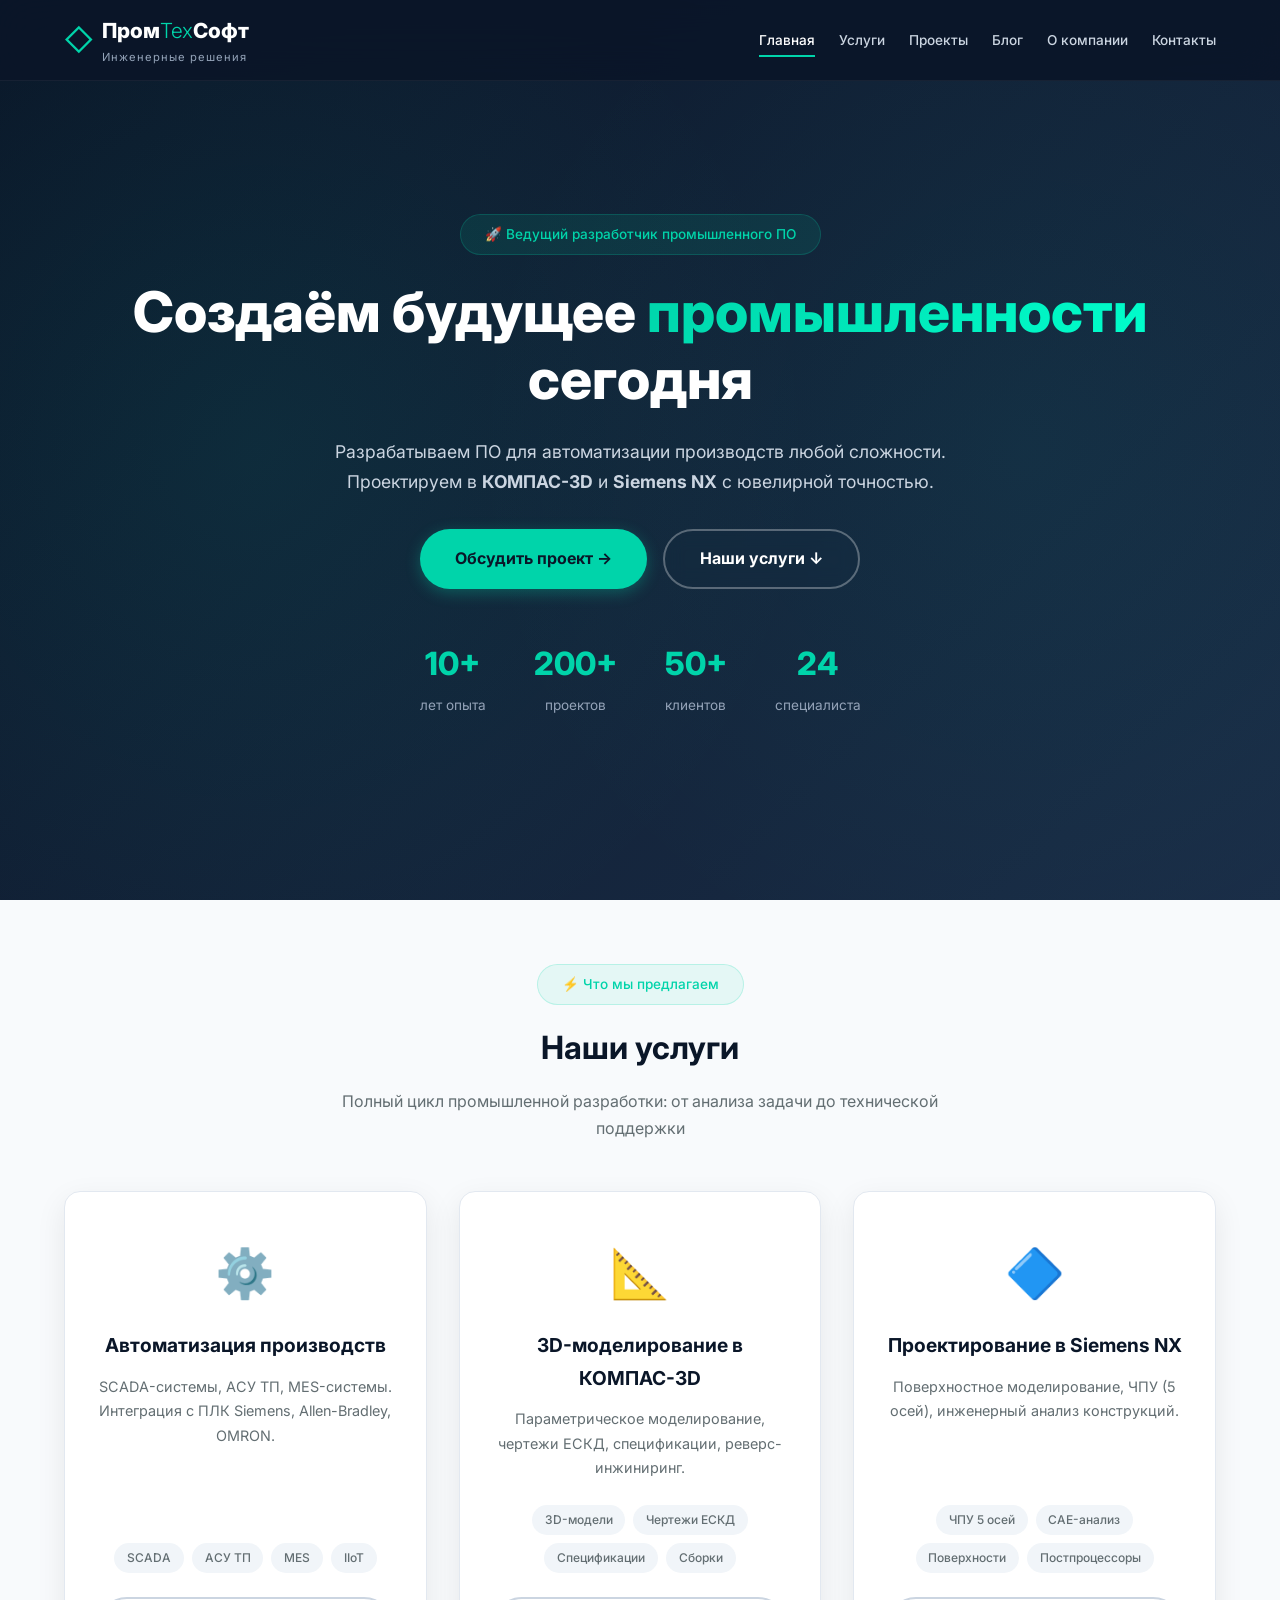
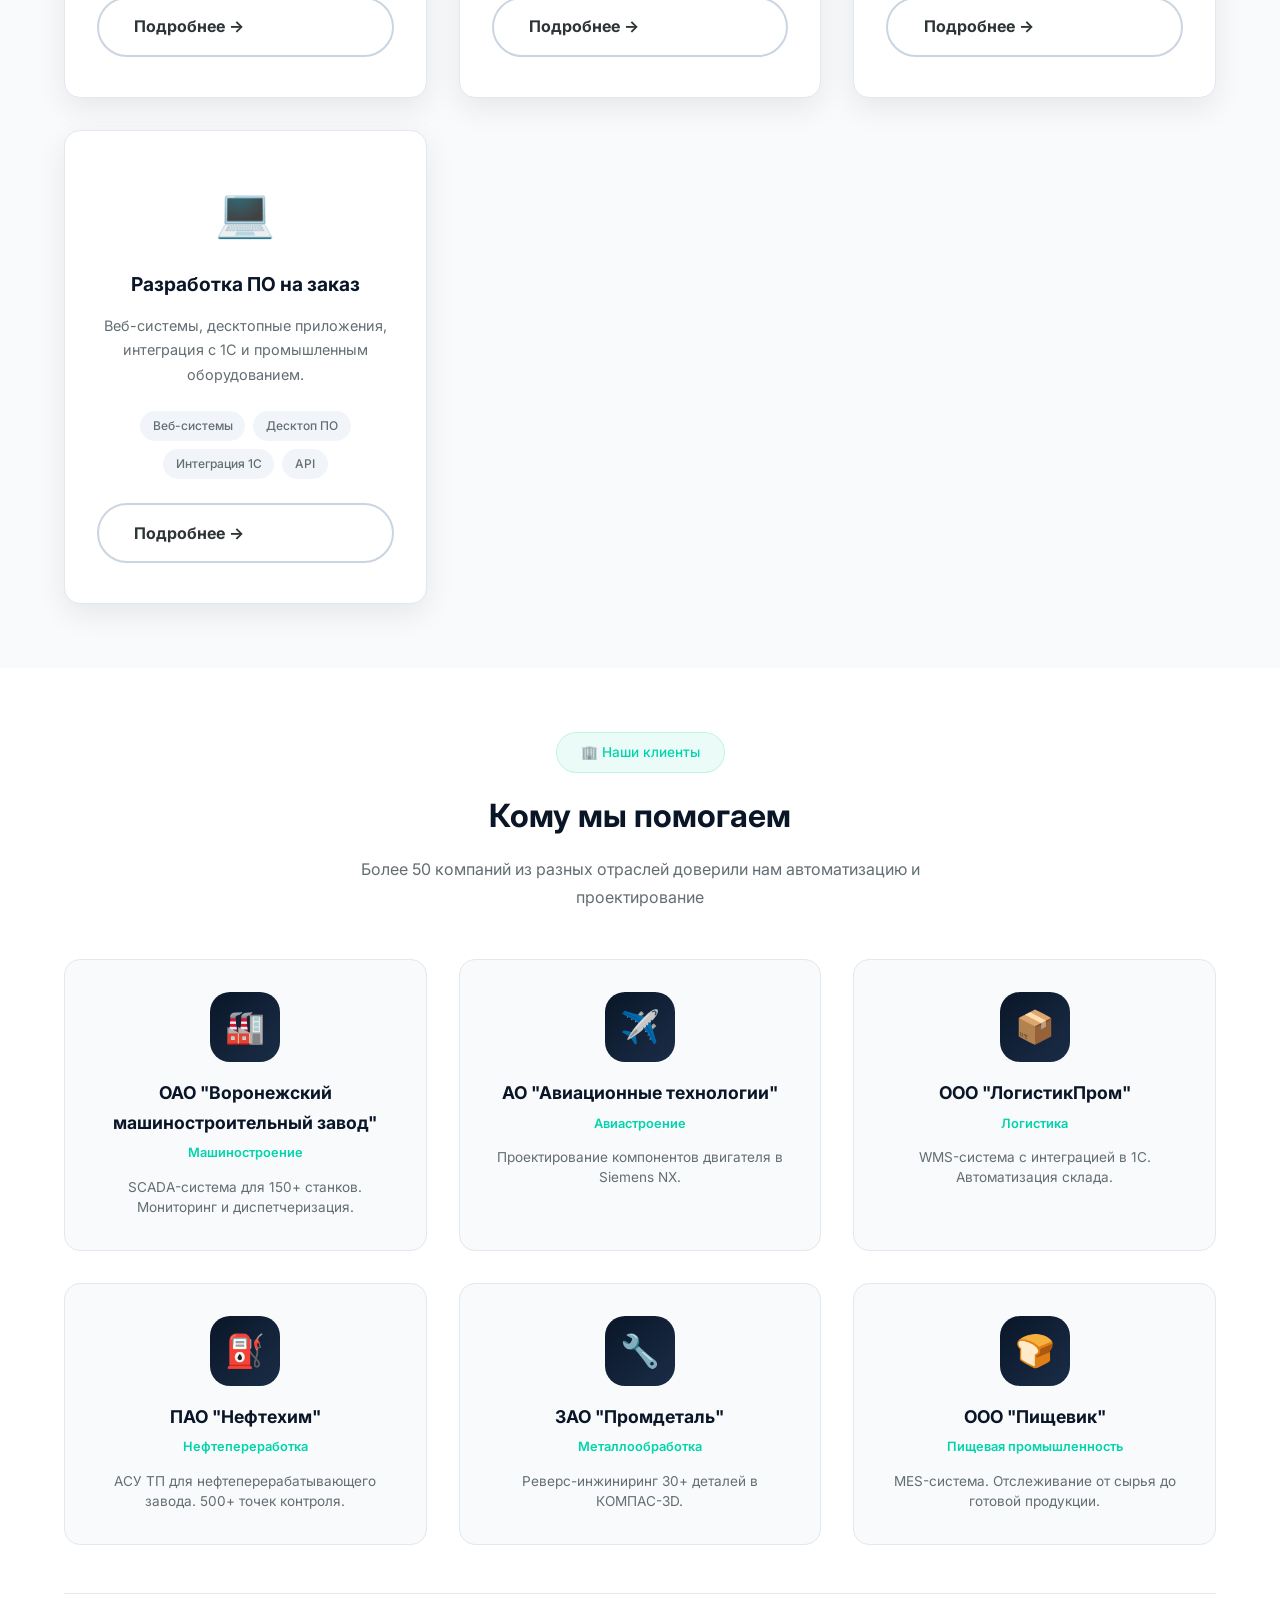
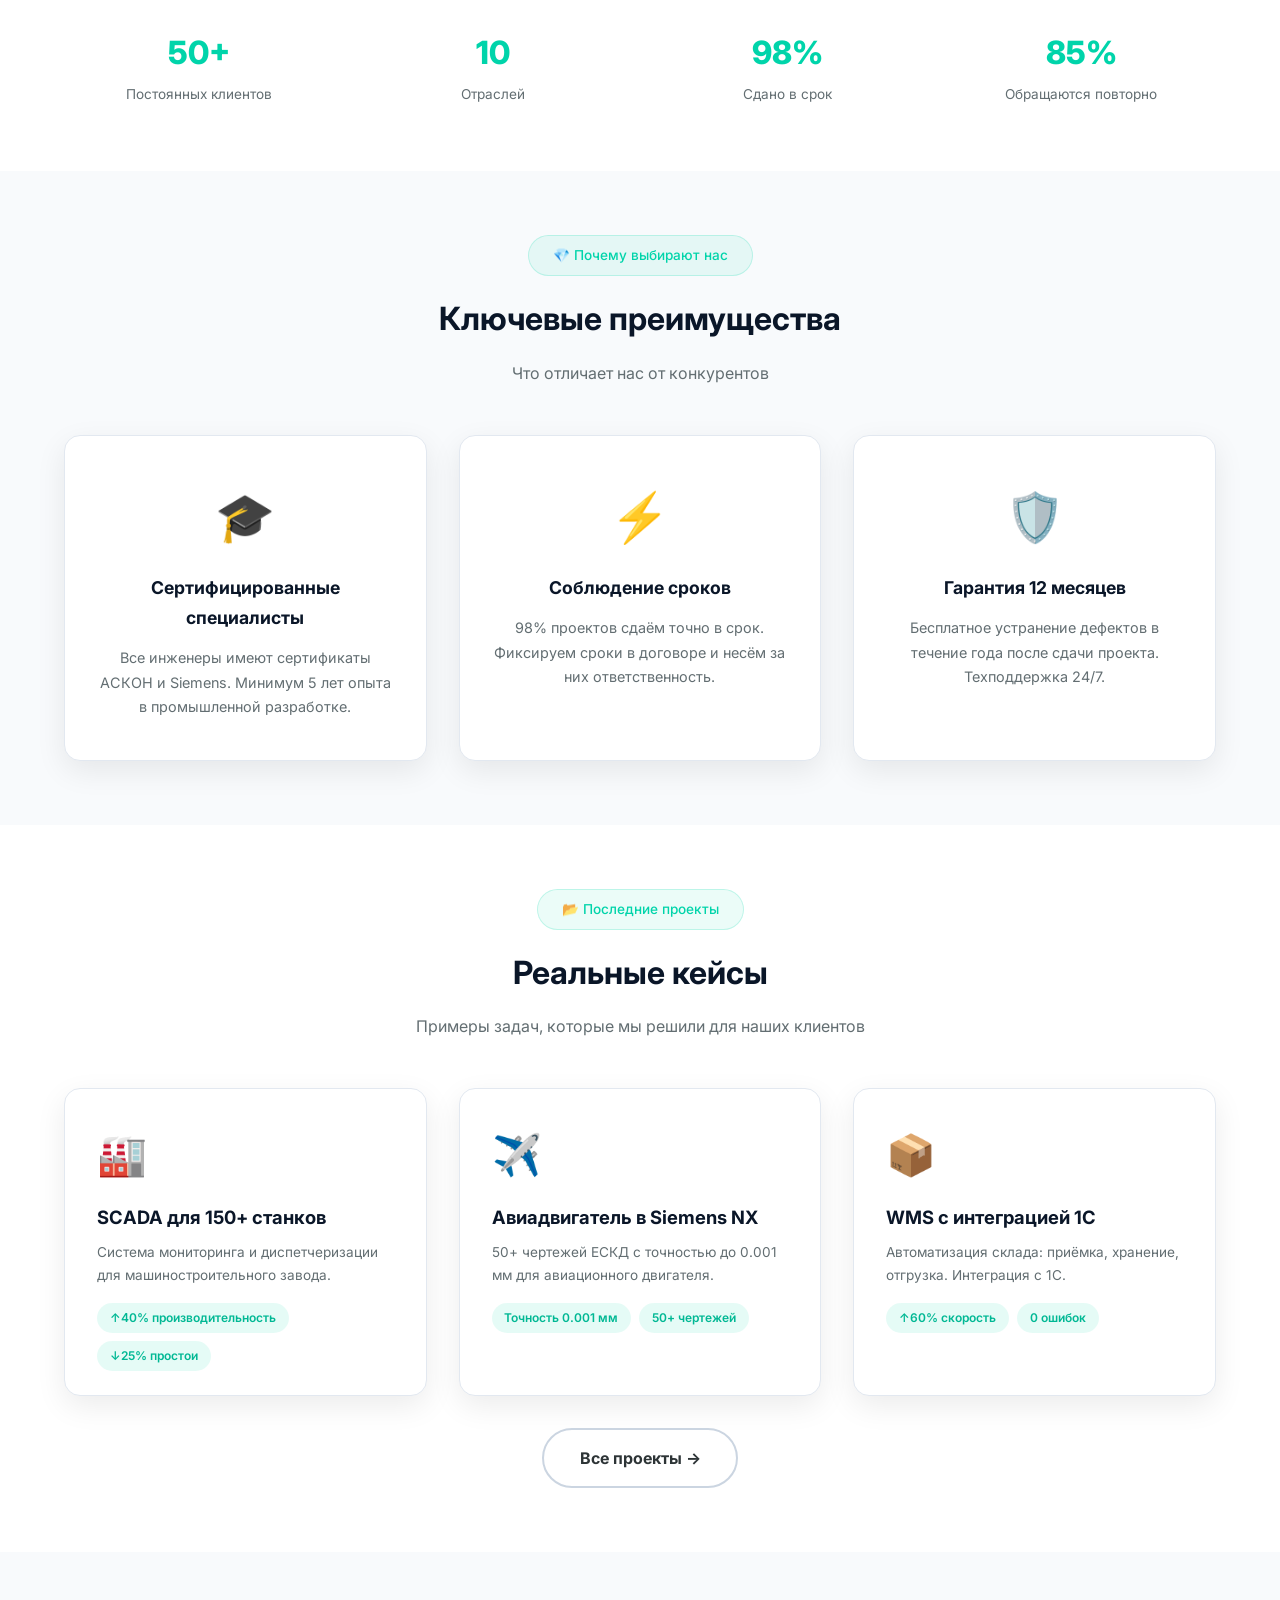
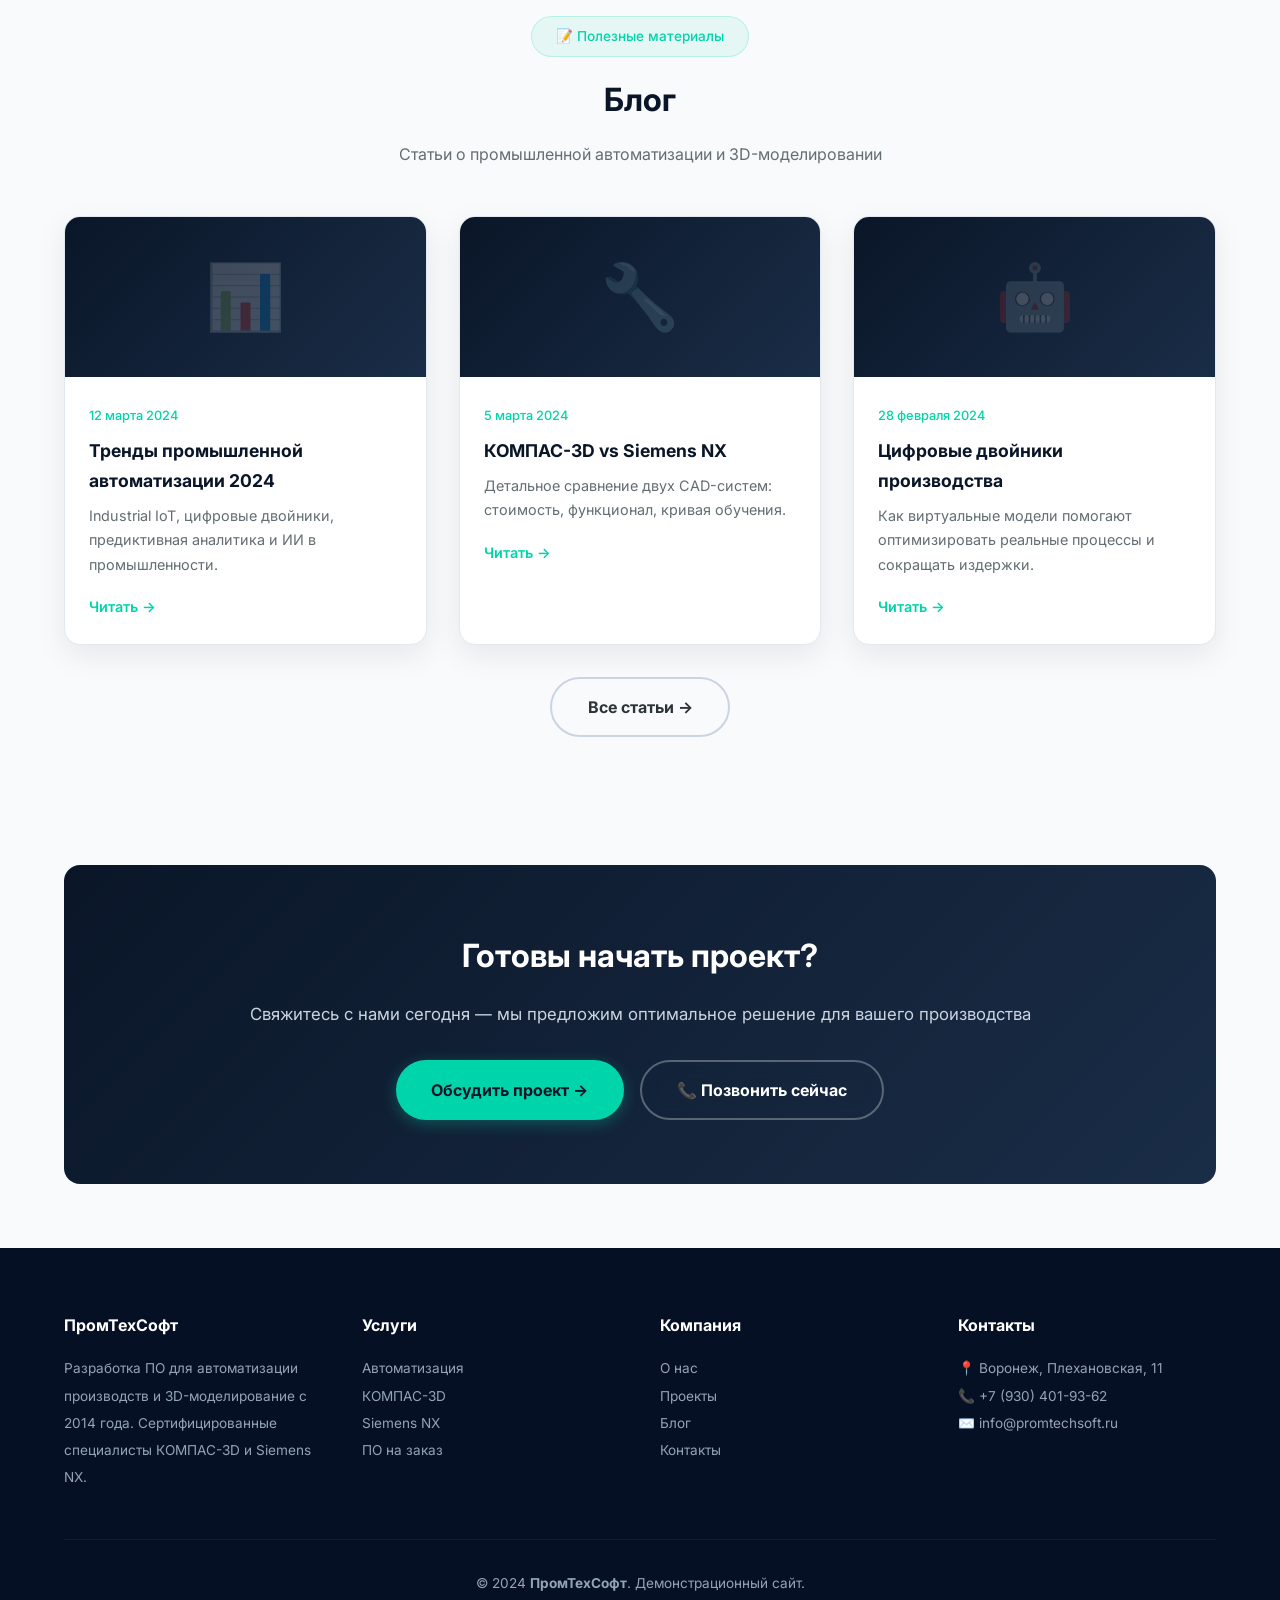
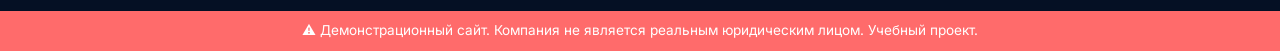
==== frontend/static/index.html @ 93fd0f62 "Initial commit: Spring Boot + Security + JWT + PostgreSQL" ====
<!DOCTYPE html>
<html lang="ru">
<head>
    <meta charset="UTF-8">
    <meta name="viewport" content="width=device-width, initial-scale=1.0">
    <title>ПромТехСофт — Разработка ПО для автоматизации производств и 3D-моделирование</title>
    <meta name="description" content="Профессиональная разработка программного обеспечения для автоматизации производств. Услуги 3D-моделирования в КОМПАС-3D и Siemens NX. Проектирование на заказ.">
    <meta name="keywords" content="автоматизация производств, разработка ПО, 3D моделирование, КОМПАС-3D, Siemens NX, SCADA, АСУ ТП">
    <link rel="stylesheet" href="style.css">
    <link rel="stylesheet" href="animations.css">
    <link rel="preconnect" href="https://fonts.googleapis.com">
    <link href="https://fonts.googleapis.com/css2?family=Inter:wght@300;400;500;600;700;800;900&display=swap" rel="stylesheet">
    <link rel="icon" type="image/svg+xml" href="favicon.svg">

    <meta property="og:title" content="ПромТехСофт — автоматизация производств и 3D-моделирование">
    <meta property="og:description" content="Разработка ПО и услуги проектирования в КОМПАС-3D и Siemens NX.">
    <meta property="og:type" content="website">
    <meta property="og:url" content="https://darkwnx.github.io">

    <script type="application/ld+json">
        {
            "@context": "https://schema.org",
            "@type": "Organization",
            "name": "ПромТехСофт",
            "url": "https://darkwnx.github.io",
            "description": "Демонстрационный сайт. Разработка ПО для автоматизации производств и услуги 3D-моделирования.",
            "address": {
                "@type": "PostalAddress",
                "streetAddress": "ул. Плехановская, д. 11",
                "addressLocality": "Воронеж",
                "addressCountry": "RU"
            }
        }
    </script>

    <!-- Yandex.Metrika counter -->
    <script type="text/javascript">
        (function(m,e,t,r,i,k,a){
            m[i]=m[i]||function(){(m[i].a=m[i].a||[]).push(arguments)};
            m[i].l=1*new Date();
            for (var j = 0; j < document.scripts.length; j++) {if (document.scripts[j].src === r) { return; }}
            k=e.createElement(t),a=e.getElementsByTagName(t)[0],k.async=1,k.src=r,a.parentNode.insertBefore(k,a)
        })(window, document,'script','https://mc.yandex.ru/metrika/tag.js?id=110703368', 'ym');
        ym(110703368, 'init', {clickmap:true, trackLinks:true, accurateTrackBounce:true, webvisor:true});
    </script>
    <noscript><div><img src="https://mc.yandex.ru/watch/110703368" style="position:absolute; left:-9999px;" alt="" /></div></noscript>

    <style>
        :root {
            --primary: #0a1628;
            --accent: #00d4aa;
            --accent-hover: #00f0c8;
            --white: #ffffff;
            --gray-50: #f8fafc;
            --gray-100: #f1f5f9;
            --gray-200: #e2e8f0;
            --gray-300: #cbd5e1;
            --gray-400: #94a3b8;
            --gray-500: #64748b;
            --text: #2d3436;
            --text-light: #636e72;
            --radius: 16px;
            --shadow: 0 10px 30px rgba(0,0,0,0.08);
            --shadow-hover: 0 20px 40px rgba(0,0,0,0.15);
            --transition: 0.3s cubic-bezier(0.4, 0, 0.2, 1);
        }

        * { margin: 0; padding: 0; box-sizing: border-box; }

        body {
            font-family: 'Inter', -apple-system, sans-serif;
            line-height: 1.7;
            color: var(--text);
            background: var(--gray-50);
        }

        .container { max-width: 1200px; margin: 0 auto; padding: 0 24px; }

        .demo-banner {
            background: #ff6b6b;
            color: white;
            text-align: center;
            padding: 0.5rem;
            font-size: 0.85rem;
        }

        /* Шапка */
        .header {
            background: rgba(10, 22, 40, 0.9);
            backdrop-filter: blur(20px);
            color: white;
            padding: 0.8rem 0;
            position: fixed;
            top: 0;
            width: 100%;
            z-index: 1000;
            border-bottom: 1px solid rgba(255,255,255,0.05);
            transition: var(--transition);
        }

        .header.scrolled {
            background: rgba(10, 22, 40, 0.98);
            box-shadow: 0 10px 40px rgba(0,0,0,0.3);
            padding: 0.5rem 0;
        }

        .navbar { display: flex; justify-content: space-between; align-items: center; }
        .logo { display: flex; align-items: center; gap: 0.5rem; text-decoration: none; color: white; }
        .logo-icon { font-size: 1.8rem; color: var(--accent); }
        .logo h1 { font-size: 1.3rem; font-weight: 800; }
        .logo h1 span { color: var(--accent); font-weight: 300; }
        .tagline { font-size: 0.7rem; color: var(--gray-400); letter-spacing: 1px; }

        .nav-menu { display: flex; list-style: none; gap: 1.5rem; }
        .nav-menu a { color: var(--gray-300); text-decoration: none; font-weight: 500; font-size: 0.85rem; padding: 0.4rem 0; border-bottom: 2px solid transparent; transition: var(--transition); }
        .nav-menu a:hover, .nav-menu a.active { color: white; border-bottom-color: var(--accent); }

        .burger { display: none; flex-direction: column; gap: 5px; background: none; border: none; cursor: pointer; padding: 5px; }
        .burger span { width: 25px; height: 2px; background: white; display: block; transition: var(--transition); }
        .burger.active span:nth-child(1) { transform: rotate(45deg) translate(5px, 5px); }
        .burger.active span:nth-child(2) { opacity: 0; }
        .burger.active span:nth-child(3) { transform: rotate(-45deg) translate(5px, -5px); }

        /* Hero */
        .hero {
            background: linear-gradient(135deg, var(--primary), #1a2d47);
            color: white;
            padding: 8rem 0 6rem;
            text-align: center;
            position: relative;
            overflow: hidden;
        }

        .hero-bg {
            position: absolute;
            top: 0; left: 0; right: 0; bottom: 0;
            background:
                    radial-gradient(circle at 20% 50%, rgba(0, 212, 170, 0.08) 0%, transparent 50%),
                    radial-gradient(circle at 80% 50%, rgba(0, 240, 200, 0.05) 0%, transparent 50%);
        }

        .badge {
            display: inline-block;
            background: rgba(0, 212, 170, 0.1);
            color: var(--accent);
            padding: 0.5rem 1.5rem;
            border-radius: 50px;
            font-size: 0.85rem;
            font-weight: 500;
            border: 1px solid rgba(0, 212, 170, 0.2);
            margin-bottom: 1.5rem;
            position: relative;
        }

        .hero h2 {
            font-size: clamp(2rem, 5vw, 3.5rem);
            font-weight: 800;
            line-height: 1.2;
            margin-bottom: 1.5rem;
            position: relative;
        }

        .highlight {
            background: linear-gradient(135deg, var(--accent), #00ffcc);
            -webkit-background-clip: text;
            -webkit-text-fill-color: transparent;
            background-clip: text;
        }

        .hero p {
            font-size: 1.1rem;
            color: var(--gray-300);
            max-width: 700px;
            margin: 0 auto 2rem;
            position: relative;
        }

        .hero-buttons {
            display: flex;
            gap: 1rem;
            justify-content: center;
            margin-bottom: 3rem;
            flex-wrap: wrap;
            position: relative;
        }

        .hero-stats {
            display: flex;
            justify-content: center;
            gap: 3rem;
            flex-wrap: wrap;
            position: relative;
        }

        .stat-item {
            text-align: center;
        }

        .stat-value {
            font-size: 2rem;
            font-weight: 800;
            color: var(--accent);
            display: block;
        }

        .stat-label {
            font-size: 0.85rem;
            color: var(--gray-400);
        }

        section { padding: 4rem 0; }

        /* Кнопки */
        .btn {
            display: inline-flex;
            align-items: center;
            gap: 0.5rem;
            padding: 0.9rem 2.2rem;
            border-radius: 50px;
            text-decoration: none;
            font-weight: 700;
            font-size: 1rem;
            border: none;
            cursor: pointer;
            transition: var(--transition);
            font-family: inherit;
        }

        .btn-primary {
            background: var(--accent);
            color: var(--primary);
            box-shadow: 0 4px 15px rgba(0, 212, 170, 0.3);
        }
        .btn-primary:hover {
            background: var(--accent-hover);
            transform: translateY(-2px);
            box-shadow: 0 8px 25px rgba(0, 212, 170, 0.4);
        }

        .btn-outline {
            border: 2px solid rgba(255,255,255,0.3);
            color: white;
            background: transparent;
        }
        .btn-outline:hover {
            background: rgba(255,255,255,0.1);
            border-color: white;
            transform: translateY(-2px);
        }

        .btn-outline-dark {
            border: 2px solid var(--gray-300);
            color: var(--text);
            background: transparent;
        }
        .btn-outline-dark:hover {
            background: var(--primary);
            color: white;
            border-color: var(--primary);
        }

        /* Заголовки секций */
        .section-header {
            text-align: center;
            margin-bottom: 3rem;
        }

        .section-header .badge {
            margin-bottom: 1rem;
            background: rgba(0, 212, 170, 0.08);
        }

        .section-header h2 {
            font-size: 2rem;
            color: var(--primary);
            margin-bottom: 0.8rem;
        }

        .section-header p {
            color: var(--text-light);
            max-width: 600px;
            margin: 0 auto;
        }

        /* Услуги */
        .services-grid {
            display: grid;
            grid-template-columns: repeat(auto-fit, minmax(280px, 1fr));
            gap: 2rem;
        }

        .service-card {
            background: white;
            padding: 2.5rem 2rem;
            border-radius: var(--radius);
            box-shadow: var(--shadow);
            text-align: center;
            transition: var(--transition);
            border: 1px solid var(--gray-200);
            display: flex;
            flex-direction: column;
            position: relative;
            overflow: hidden;
        }

        .service-card::before {
            content: '';
            position: absolute;
            top: 0; left: 0; right: 0;
            height: 3px;
            background: linear-gradient(90deg, var(--accent), #00ffcc);
            transform: scaleX(0);
            transform-origin: left;
            transition: transform 0.4s ease;
        }

        .service-card:hover::before {
            transform: scaleX(1);
        }

        .service-card:hover {
            transform: translateY(-8px);
            box-shadow: var(--shadow-hover);
        }

        .service-icon {
            font-size: 3rem;
            margin-bottom: 1rem;
            display: block;
        }

        .service-card h3 {
            font-size: 1.2rem;
            margin-bottom: 0.8rem;
            color: var(--primary);
        }

        .service-card p {
            color: var(--text-light);
            font-size: 0.9rem;
            margin-bottom: 1.5rem;
            flex-grow: 1;
        }

        .service-features {
            display: flex;
            gap: 0.5rem;
            justify-content: center;
            flex-wrap: wrap;
            margin-bottom: 1.5rem;
            list-style: none;
        }

        .service-features li {
            background: var(--gray-100);
            padding: 0.3rem 0.8rem;
            border-radius: 20px;
            font-size: 0.75rem;
            color: var(--text-light);
            font-weight: 500;
        }

        /* Клиенты */
        .clients-section {
            background: white;
        }

        .clients-grid {
            display: grid;
            grid-template-columns: repeat(auto-fill, minmax(280px, 1fr));
            gap: 2rem;
        }

        .client-card {
            background: var(--gray-50);
            padding: 2rem;
            border-radius: var(--radius);
            text-align: center;
            transition: var(--transition);
            border: 1px solid var(--gray-200);
        }

        .client-card:hover {
            transform: translateY(-5px);
            box-shadow: var(--shadow-hover);
            background: white;
        }

        .client-logo {
            width: 70px;
            height: 70px;
            border-radius: 20px;
            background: linear-gradient(135deg, var(--primary), #1a2d47);
            display: flex;
            align-items: center;
            justify-content: center;
            font-size: 2rem;
            margin: 0 auto 1rem;
            color: white;
        }

        .client-name {
            font-weight: 700;
            color: var(--primary);
            font-size: 1.1rem;
            margin-bottom: 0.3rem;
        }

        .client-industry {
            color: var(--accent);
            font-size: 0.8rem;
            font-weight: 600;
            margin-bottom: 0.8rem;
        }

        .client-work {
            color: var(--text-light);
            font-size: 0.85rem;
            line-height: 1.5;
        }

        .clients-stats {
            display: grid;
            grid-template-columns: repeat(4, 1fr);
            gap: 1.5rem;
            margin-top: 3rem;
            padding-top: 2rem;
            border-top: 1px solid var(--gray-200);
        }

        .client-stat {
            text-align: center;
        }

        .client-stat-value {
            font-size: 2rem;
            font-weight: 800;
            color: var(--accent);
            display: block;
        }

        .client-stat-label {
            font-size: 0.85rem;
            color: var(--text-light);
        }

        /* Преимущества */
        .advantages-grid {
            display: grid;
            grid-template-columns: repeat(3, 1fr);
            gap: 2rem;
        }

        .advantage-card {
            background: white;
            padding: 2.5rem 2rem;
            border-radius: var(--radius);
            box-shadow: var(--shadow);
            border: 1px solid var(--gray-200);
            text-align: center;
            transition: var(--transition);
        }

        .advantage-card:hover {
            transform: translateY(-5px);
            box-shadow: var(--shadow-hover);
        }

        .advantage-icon {
            font-size: 3rem;
            margin-bottom: 1rem;
            display: block;
        }

        .advantage-card h3 {
            color: var(--primary);
            margin-bottom: 0.8rem;
            font-size: 1.1rem;
        }

        .advantage-card p {
            color: var(--text-light);
            font-size: 0.9rem;
        }

        /* Проекты на главной */
        .projects-preview {
            display: grid;
            grid-template-columns: repeat(3, 1fr);
            gap: 2rem;
        }

        .project-preview-card {
            background: white;
            border-radius: var(--radius);
            overflow: hidden;
            box-shadow: var(--shadow);
            border: 1px solid var(--gray-200);
            transition: var(--transition);
        }

        .project-preview-card:hover {
            transform: translateY(-8px);
            box-shadow: var(--shadow-hover);
        }

        .project-preview-header {
            padding: 2rem 2rem 0;
        }

        .project-preview-icon {
            font-size: 2.5rem;
            margin-bottom: 0.8rem;
        }

        .project-preview-title {
            font-size: 1.15rem;
            font-weight: 700;
            color: var(--primary);
            margin-bottom: 0.5rem;
        }

        .project-preview-desc {
            color: var(--text-light);
            font-size: 0.85rem;
            padding: 0 2rem;
            margin-bottom: 1rem;
        }

        .project-preview-results {
            display: flex;
            gap: 0.5rem;
            padding: 0 2rem 1.5rem;
            flex-wrap: wrap;
        }

        .preview-result {
            background: rgba(0, 212, 170, 0.1);
            color: #00b894;
            padding: 0.3rem 0.8rem;
            border-radius: 20px;
            font-size: 0.75rem;
            font-weight: 600;
        }

        /* Блог на главной */
        .blog-grid {
            display: grid;
            grid-template-columns: repeat(3, 1fr);
            gap: 2rem;
        }

        .blog-card {
            background: white;
            border-radius: var(--radius);
            overflow: hidden;
            box-shadow: var(--shadow);
            transition: var(--transition);
            border: 1px solid var(--gray-200);
        }

        .blog-card:hover {
            transform: translateY(-5px);
            box-shadow: var(--shadow-hover);
        }

        .blog-card-image {
            height: 160px;
            display: flex;
            align-items: center;
            justify-content: center;
            font-size: 4rem;
            background: linear-gradient(135deg, var(--primary), #1a2d47);
            color: rgba(255,255,255,0.2);
        }

        .blog-card-content {
            padding: 1.5rem;
        }

        .blog-card-date {
            font-size: 0.8rem;
            color: var(--accent);
            font-weight: 500;
        }

        .blog-card h3 {
            font-size: 1.1rem;
            margin: 0.5rem 0;
            color: var(--primary);
        }

        .blog-card p {
            font-size: 0.9rem;
            color: var(--text-light);
            margin-bottom: 1rem;
        }

        .blog-link {
            color: var(--accent);
            text-decoration: none;
            font-weight: 600;
            font-size: 0.9rem;
        }

        /* CTA */
        .cta {
            background: linear-gradient(135deg, var(--primary), #1a2d47);
            color: white;
            text-align: center;
            padding: 4rem 0;
            border-radius: var(--radius);
        }

        .cta h2 {
            font-size: 2rem;
            margin-bottom: 1rem;
        }

        .cta p {
            color: var(--gray-300);
            margin-bottom: 2rem;
            font-size: 1.05rem;
        }

        .cta-buttons {
            display: flex;
            gap: 1rem;
            justify-content: center;
            flex-wrap: wrap;
        }

        /* Футер */
        .footer {
            background: #051024;
            color: var(--gray-400);
            padding: 4rem 0 1rem;
        }

        .footer-grid {
            display: grid;
            grid-template-columns: repeat(auto-fit, minmax(200px, 1fr));
            gap: 2.5rem;
            margin-bottom: 3rem;
        }

        .footer-col h4 {
            color: white;
            margin-bottom: 1rem;
            font-size: 1rem;
        }

        .footer-col p, .footer-col a {
            color: var(--gray-400);
            font-size: 0.85rem;
            text-decoration: none;
            line-height: 2;
        }

        .footer-col a:hover { color: var(--accent); }

        .footer-bottom {
            text-align: center;
            padding-top: 2rem;
            border-top: 1px solid rgba(255,255,255,0.05);
            font-size: 0.85rem;
        }

        .scroll-top {
            position: fixed;
            bottom: 30px;
            right: 30px;
            width: 50px;
            height: 50px;
            background: var(--accent);
            color: var(--primary);
            border: none;
            border-radius: 50%;
            font-size: 1.5rem;
            cursor: pointer;
            opacity: 0;
            pointer-events: none;
            transition: var(--transition);
            z-index: 999;
            display: flex;
            align-items: center;
            justify-content: center;
            font-weight: 700;
        }

        .scroll-top.visible { opacity: 1; pointer-events: all; }

        .text-center { text-align: center; }

        @media (max-width: 768px) {
            .burger { display: flex; }
            .nav-menu {
                display: none;
                position: fixed;
                top: 60px;
                left: 0;
                right: 0;
                background: var(--primary);
                flex-direction: column;
                padding: 2rem;
                text-align: center;
                gap: 1rem;
                z-index: 1000;
                box-shadow: 0 20px 40px rgba(0,0,0,0.3);
            }
            .nav-menu.active { display: flex; }
            .hero { padding: 6rem 0 4rem; }
            .hero h2 { font-size: 1.8rem; }
            .hero-stats { gap: 1.5rem; }
            .services-grid { grid-template-columns: 1fr; }
            .advantages-grid { grid-template-columns: 1fr; }
            .projects-preview { grid-template-columns: 1fr; }
            .blog-grid { grid-template-columns: 1fr; }
            .clients-stats { grid-template-columns: repeat(2, 1fr); }
            .footer-grid { grid-template-columns: 1fr 1fr; }
        }

        @media (max-width: 480px) {
            .clients-grid { grid-template-columns: 1fr; }
            .clients-stats { grid-template-columns: 1fr; }
        }
    </style>
</head>
<body>
<header class="header" id="header">
    <div class="container">
        <nav class="navbar">
            <a href="index.html" class="logo">
                <span class="logo-icon">◇</span>
                <div>
                    <h1>Пром<span>Тех</span>Софт</h1>
                    <p class="tagline">Инженерные решения</p>
                </div>
            </a>
            <ul class="nav-menu" id="navMenu">
                <li><a href="index.html" class="active">Главная</a></li>
                <li><a href="services.html">Услуги</a></li>
                <li><a href="projects.html">Проекты</a></li>
                <li><a href="blog.html">Блог</a></li>
                <li><a href="about.html">О компании</a></li>
                <li><a href="contacts.html">Контакты</a></li>
            </ul>
            <button class="burger" id="burger" aria-label="Меню">
                <span></span><span></span><span></span>
            </button>
        </nav>
    </div>
</header>

<main>
    <!-- Hero -->
    <section class="hero">
        <div class="hero-bg"></div>
        <div class="container">
            <span class="badge">🚀 Ведущий разработчик промышленного ПО</span>
            <h2>Создаём будущее <span class="highlight">промышленности</span> сегодня</h2>
            <p>Разрабатываем ПО для автоматизации производств любой сложности. Проектируем в <strong>КОМПАС-3D</strong> и <strong>Siemens NX</strong> с ювелирной точностью.</p>
            <div class="hero-buttons">
                <a href="contacts.html" class="btn btn-primary">Обсудить проект →</a>
                <a href="services.html" class="btn btn-outline">Наши услуги ↓</a>
            </div>
            <div class="hero-stats">
                <div class="stat-item">
                    <span class="stat-value">10+</span>
                    <span class="stat-label">лет опыта</span>
                </div>
                <div class="stat-item">
                    <span class="stat-value">200+</span>
                    <span class="stat-label">проектов</span>
                </div>
                <div class="stat-item">
                    <span class="stat-value">50+</span>
                    <span class="stat-label">клиентов</span>
                </div>
                <div class="stat-item">
                    <span class="stat-value">24</span>
                    <span class="stat-label">специалиста</span>
                </div>
            </div>
        </div>
    </section>

    <!-- Услуги -->
    <section>
        <div class="container">
            <div class="section-header">
                <span class="badge">⚡ Что мы предлагаем</span>
                <h2>Наши услуги</h2>
                <p>Полный цикл промышленной разработки: от анализа задачи до технической поддержки</p>
            </div>
            <div class="services-grid">
                <article class="service-card">
                    <span class="service-icon">⚙️</span>
                    <h3>Автоматизация производств</h3>
                    <p>SCADA-системы, АСУ ТП, MES-системы. Интеграция с ПЛК Siemens, Allen-Bradley, OMRON.</p>
                    <ul class="service-features">
                        <li>SCADA</li>
                        <li>АСУ ТП</li>
                        <li>MES</li>
                        <li>IIoT</li>
                    </ul>
                    <a href="services.html#automation" class="btn btn-outline-dark">Подробнее →</a>
                </article>
                <article class="service-card">
                    <span class="service-icon">📐</span>
                    <h3>3D-моделирование в КОМПАС-3D</h3>
                    <p>Параметрическое моделирование, чертежи ЕСКД, спецификации, реверс-инжиниринг.</p>
                    <ul class="service-features">
                        <li>3D-модели</li>
                        <li>Чертежи ЕСКД</li>
                        <li>Спецификации</li>
                        <li>Сборки</li>
                    </ul>
                    <a href="services.html#kompas" class="btn btn-outline-dark">Подробнее →</a>
                </article>
                <article class="service-card">
                    <span class="service-icon">🔷</span>
                    <h3>Проектирование в Siemens NX</h3>
                    <p>Поверхностное моделирование, ЧПУ (5 осей), инженерный анализ конструкций.</p>
                    <ul class="service-features">
                        <li>ЧПУ 5 осей</li>
                        <li>CAE-анализ</li>
                        <li>Поверхности</li>
                        <li>Постпроцессоры</li>
                    </ul>
                    <a href="services.html#nx" class="btn btn-outline-dark">Подробнее →</a>
                </article>
                <article class="service-card">
                    <span class="service-icon">💻</span>
                    <h3>Разработка ПО на заказ</h3>
                    <p>Веб-системы, десктопные приложения, интеграция с 1С и промышленным оборудованием.</p>
                    <ul class="service-features">
                        <li>Веб-системы</li>
                        <li>Десктоп ПО</li>
                        <li>Интеграция 1С</li>
                        <li>API</li>
                    </ul>
                    <a href="services.html#custom" class="btn btn-outline-dark">Подробнее →</a>
                </article>
            </div>
        </div>
    </section>

    <!-- Клиенты -->
    <section class="clients-section">
        <div class="container">
            <div class="section-header">
                <span class="badge">🏢 Наши клиенты</span>
                <h2>Кому мы помогаем</h2>
                <p>Более 50 компаний из разных отраслей доверили нам автоматизацию и проектирование</p>
            </div>
            <div class="clients-grid">
                <div class="client-card">
                    <div class="client-logo">🏭</div>
                    <div class="client-name">ОАО "Воронежский машиностроительный завод"</div>
                    <div class="client-industry">Машиностроение</div>
                    <div class="client-work">SCADA-система для 150+ станков. Мониторинг и диспетчеризация.</div>
                </div>
                <div class="client-card">
                    <div class="client-logo">✈️</div>
                    <div class="client-name">АО "Авиационные технологии"</div>
                    <div class="client-industry">Авиастроение</div>
                    <div class="client-work">Проектирование компонентов двигателя в Siemens NX.</div>
                </div>
                <div class="client-card">
                    <div class="client-logo">📦</div>
                    <div class="client-name">ООО "ЛогистикПром"</div>
                    <div class="client-industry">Логистика</div>
                    <div class="client-work">WMS-система с интеграцией в 1С. Автоматизация склада.</div>
                </div>
                <div class="client-card">
                    <div class="client-logo">⛽</div>
                    <div class="client-name">ПАО "Нефтехим"</div>
                    <div class="client-industry">Нефтепереработка</div>
                    <div class="client-work">АСУ ТП для нефтеперерабатывающего завода. 500+ точек контроля.</div>
                </div>
                <div class="client-card">
                    <div class="client-logo">🔧</div>
                    <div class="client-name">ЗАО "Промдеталь"</div>
                    <div class="client-industry">Металлообработка</div>
                    <div class="client-work">Реверс-инжиниринг 30+ деталей в КОМПАС-3D.</div>
                </div>
                <div class="client-card">
                    <div class="client-logo">🍞</div>
                    <div class="client-name">ООО "Пищевик"</div>
                    <div class="client-industry">Пищевая промышленность</div>
                    <div class="client-work">MES-система. Отслеживание от сырья до готовой продукции.</div>
                </div>
            </div>
            <div class="clients-stats">
                <div class="client-stat">
                    <span class="client-stat-value">50+</span>
                    <span class="client-stat-label">Постоянных клиентов</span>
                </div>
                <div class="client-stat">
                    <span class="client-stat-value">10</span>
                    <span class="client-stat-label">Отраслей</span>
                </div>
                <div class="client-stat">
                    <span class="client-stat-value">98%</span>
                    <span class="client-stat-label">Сдано в срок</span>
                </div>
                <div class="client-stat">
                    <span class="client-stat-value">85%</span>
                    <span class="client-stat-label">Обращаются повторно</span>
                </div>
            </div>
        </div>
    </section>

    <!-- Преимущества -->
    <section>
        <div class="container">
            <div class="section-header">
                <span class="badge">💎 Почему выбирают нас</span>
                <h2>Ключевые преимущества</h2>
                <p>Что отличает нас от конкурентов</p>
            </div>
            <div class="advantages-grid">
                <div class="advantage-card">
                    <span class="advantage-icon">🎓</span>
                    <h3>Сертифицированные специалисты</h3>
                    <p>Все инженеры имеют сертификаты АСКОН и Siemens. Минимум 5 лет опыта в промышленной разработке.</p>
                </div>
                <div class="advantage-card">
                    <span class="advantage-icon">⚡</span>
                    <h3>Соблюдение сроков</h3>
                    <p>98% проектов сдаём точно в срок. Фиксируем сроки в договоре и несём за них ответственность.</p>
                </div>
                <div class="advantage-card">
                    <span class="advantage-icon">🛡️</span>
                    <h3>Гарантия 12 месяцев</h3>
                    <p>Бесплатное устранение дефектов в течение года после сдачи проекта. Техподдержка 24/7.</p>
                </div>
            </div>
        </div>
    </section>

    <!-- Проекты -->
    <section style="background: white;">
        <div class="container">
            <div class="section-header">
                <span class="badge">📂 Последние проекты</span>
                <h2>Реальные кейсы</h2>
                <p>Примеры задач, которые мы решили для наших клиентов</p>
            </div>
            <div class="projects-preview">
                <div class="project-preview-card">
                    <div class="project-preview-header">
                        <div class="project-preview-icon">🏭</div>
                        <div class="project-preview-title">SCADA для 150+ станков</div>
                    </div>
                    <p class="project-preview-desc">Система мониторинга и диспетчеризации для машиностроительного завода.</p>
                    <div class="project-preview-results">
                        <span class="preview-result">↑40% производительность</span>
                        <span class="preview-result">↓25% простои</span>
                    </div>
                </div>
                <div class="project-preview-card">
                    <div class="project-preview-header">
                        <div class="project-preview-icon">✈️</div>
                        <div class="project-preview-title">Авиадвигатель в Siemens NX</div>
                    </div>
                    <p class="project-preview-desc">50+ чертежей ЕСКД с точностью до 0.001 мм для авиационного двигателя.</p>
                    <div class="project-preview-results">
                        <span class="preview-result">Точность 0.001 мм</span>
                        <span class="preview-result">50+ чертежей</span>
                    </div>
                </div>
                <div class="project-preview-card">
                    <div class="project-preview-header">
                        <div class="project-preview-icon">📦</div>
                        <div class="project-preview-title">WMS с интеграцией 1С</div>
                    </div>
                    <p class="project-preview-desc">Автоматизация склада: приёмка, хранение, отгрузка. Интеграция с 1С.</p>
                    <div class="project-preview-results">
                        <span class="preview-result">↑60% скорость</span>
                        <span class="preview-result">0 ошибок</span>
                    </div>
                </div>
            </div>
            <div class="text-center" style="margin-top: 2rem;">
                <a href="projects.html" class="btn btn-outline-dark">Все проекты →</a>
            </div>
        </div>
    </section>

    <!-- Блог -->
    <section>
        <div class="container">
            <div class="section-header">
                <span class="badge">📝 Полезные материалы</span>
                <h2>Блог</h2>
                <p>Статьи о промышленной автоматизации и 3D-моделировании</p>
            </div>
            <div class="blog-grid">
                <article class="blog-card">
                    <div class="blog-card-image">📊</div>
                    <div class="blog-card-content">
                        <span class="blog-card-date">12 марта 2024</span>
                        <h3>Тренды промышленной автоматизации 2024</h3>
                        <p>Industrial IoT, цифровые двойники, предиктивная аналитика и ИИ в промышленности.</p>
                        <a href="blog.html" class="blog-link">Читать →</a>
                    </div>
                </article>
                <article class="blog-card">
                    <div class="blog-card-image">🔧</div>
                    <div class="blog-card-content">
                        <span class="blog-card-date">5 марта 2024</span>
                        <h3>КОМПАС-3D vs Siemens NX</h3>
                        <p>Детальное сравнение двух CAD-систем: стоимость, функционал, кривая обучения.</p>
                        <a href="blog.html" class="blog-link">Читать →</a>
                    </div>
                </article>
                <article class="blog-card">
                    <div class="blog-card-image">🤖</div>
                    <div class="blog-card-content">
                        <span class="blog-card-date">28 февраля 2024</span>
                        <h3>Цифровые двойники производства</h3>
                        <p>Как виртуальные модели помогают оптимизировать реальные процессы и сокращать издержки.</p>
                        <a href="blog.html" class="blog-link">Читать →</a>
                    </div>
                </article>
            </div>
            <div class="text-center" style="margin-top: 2rem;">
                <a href="blog.html" class="btn btn-outline-dark">Все статьи →</a>
            </div>
        </div>
    </section>

    <!-- CTA -->
    <section>
        <div class="container">
            <div class="cta">
                <h2>Готовы начать проект?</h2>
                <p>Свяжитесь с нами сегодня — мы предложим оптимальное решение для вашего производства</p>
                <div class="cta-buttons">
                    <a href="contacts.html" class="btn btn-primary">Обсудить проект →</a>
                    <a href="tel:+79304019362" class="btn btn-outline">📞 Позвонить сейчас</a>
                </div>
            </div>
        </div>
    </section>
</main>

<footer class="footer">
    <div class="container">
        <div class="footer-grid">
            <div class="footer-col">
                <h4>ПромТехСофт</h4>
                <p>Разработка ПО для автоматизации производств и 3D-моделирование с 2014 года. Сертифицированные специалисты КОМПАС-3D и Siemens NX.</p>
            </div>
            <div class="footer-col">
                <h4>Услуги</h4>
                <p><a href="services.html">Автоматизация</a></p>
                <p><a href="services.html">КОМПАС-3D</a></p>
                <p><a href="services.html">Siemens NX</a></p>
                <p><a href="services.html">ПО на заказ</a></p>
            </div>
            <div class="footer-col">
                <h4>Компания</h4>
                <p><a href="about.html">О нас</a></p>
                <p><a href="projects.html">Проекты</a></p>
                <p><a href="blog.html">Блог</a></p>
                <p><a href="contacts.html">Контакты</a></p>
            </div>
            <div class="footer-col">
                <h4>Контакты</h4>
                <p>📍 Воронеж, Плехановская, 11</p>
                <p>📞 +7 (930) 401-93-62</p>
                <p>✉️ info@promtechsoft.ru</p>
            </div>
        </div>
        <div class="footer-bottom">
            <p>© 2024 <strong>ПромТехСофт</strong>. Демонстрационный сайт.</p>
        </div>
    </div>
</footer>

<div style="background: #ff6b6b; color: white; text-align: center; padding: 0.5rem; font-size: 0.85rem;">
    ⚠️ Демонстрационный сайт. Компания не является реальным юридическим лицом. Учебный проект.
</div>

<button class="scroll-top" id="scrollTop" aria-label="Наверх">↑</button>

<script>
    // Бургер-меню
    const burger = document.getElementById('burger');
    const navMenu = document.getElementById('navMenu');

    burger.addEventListener('click', () => {
        burger.classList.toggle('active');
        navMenu.classList.toggle('active');
    });

    navMenu.querySelectorAll('a').forEach(link => {
        link.addEventListener('click', () => {
            burger.classList.remove('active');
            navMenu.classList.remove('active');
        });
    });

    // Шапка при скролле
    const header = document.getElementById('header');
    window.addEventListener('scroll', () => {
        header.classList.toggle('scrolled', window.scrollY > 50);
    });

    // Кнопка наверх
    const scrollTopBtn = document.getElementById('scrollTop');
    window.addEventListener('scroll', () => {
        scrollTopBtn.classList.toggle('visible', window.scrollY > 500);
    });

    scrollTopBtn.addEventListener('click', () => {
        window.scrollTo({ top: 0, behavior: 'smooth' });
    });

    // Анимации появления
    const observer = new IntersectionObserver((entries) => {
        entries.forEach(entry => {
            if (entry.isIntersecting) {
                entry.target.style.opacity = '1';
                entry.target.style.transform = 'translateY(0)';
            }
        });
    }, { threshold: 0.1 });

    document.querySelectorAll('.fade-in').forEach(el => {
        el.style.opacity = '0';
        el.style.transform = 'translateY(30px)';
        el.style.transition = 'opacity 0.6s ease, transform 0.6s ease';
        observer.observe(el);
    });
</script>
</body>
</html>
---- frontend/static/style.css ----
:root {
    --primary: #0a1628;
    --primary-light: #132238;
    --secondary: #1a2d47;
    --accent: #00d4aa;
    --accent-hover: #00f0c8;
    --dark: #051024;
    --text: #2d3436;
    --text-light: #636e72;
    --white: #ffffff;
    --gray-50: #f8fafc;
    --gray-100: #f1f5f9;
    --gray-200: #e2e8f0;
    --gray-300: #cbd5e1;
    --gray-400: #94a3b8;
    --gray-500: #64748b;
    --radius: 16px;
    --radius-sm: 8px;
    --shadow: 0 10px 30px rgba(0,0,0,0.08);
    --shadow-hover: 0 20px 40px rgba(0,0,0,0.15);
    --transition: 0.3s cubic-bezier(0.4, 0, 0.2, 1);
}

* { margin: 0; padding: 0; box-sizing: border-box; }

html { scroll-behavior: smooth; scroll-padding-top: 80px; }

body {
    font-family: 'Inter', -apple-system, sans-serif;
    line-height: 1.7;
    color: var(--text);
    background: var(--gray-50);
}

.container { max-width: 1200px; margin: 0 auto; padding: 0 24px; }

/* Header */
.header {
    background: rgba(10, 22, 40, 0.9);
    backdrop-filter: blur(20px);
    color: var(--white);
    padding: 0.8rem 0;
    position: fixed;
    top: 0;
    width: 100%;
    z-index: 1000;
    border-bottom: 1px solid rgba(255,255,255,0.05);
    transition: var(--transition);
}

.header.scrolled {
    background: rgba(10, 22, 40, 0.98);
    box-shadow: 0 10px 40px rgba(0,0,0,0.3);
    padding: 0.5rem 0;
}

.navbar {
    display: flex;
    justify-content: space-between;
    align-items: center;
}

.logo {
    display: flex;
    align-items: center;
    gap: 0.5rem;
    text-decoration: none;
    color: var(--white);
}

.logo-icon {
    font-size: 1.8rem;
    color: var(--accent);
}

.logo h1 {
    font-size: 1.3rem;
    font-weight: 800;
}

.logo h1 span { color: var(--accent); font-weight: 300; }

.tagline {
    font-size: 0.7rem;
    color: var(--gray-400);
    letter-spacing: 1px;
}

.nav-menu {
    display: flex;
    list-style: none;
    gap: 1.5rem;
}

.nav-menu a {
    color: var(--gray-300);
    text-decoration: none;
    font-weight: 500;
    font-size: 0.85rem;
    transition: var(--transition);
    padding: 0.4rem 0;
    border-bottom: 2px solid transparent;
}

.nav-menu a:hover,
.nav-menu a.active {
    color: var(--white);
    border-bottom-color: var(--accent);
}

.burger {
    display: none;
    flex-direction: column;
    gap: 5px;
    background: none;
    border: none;
    cursor: pointer;
    padding: 5px;
}

.burger span {
    width: 25px;
    height: 2px;
    background: var(--white);
    transition: var(--transition);
    display: block;
}

.burger.active span:nth-child(1) { transform: rotate(45deg) translate(5px, 5px); }
.burger.active span:nth-child(2) { opacity: 0; }
.burger.active span:nth-child(3) { transform: rotate(-45deg) translate(5px, -5px); }

/* Hero */
.hero {
    background: linear-gradient(135deg, var(--primary) 0%, var(--secondary) 100%);
    color: var(--white);
    padding: 8rem 0 6rem;
    text-align: center;
    position: relative;
    overflow: hidden;
    min-height: 100vh;
    display: flex;
    align-items: center;
}

.badge {
    display: inline-block;
    background: rgba(0, 212, 170, 0.1);
    color: var(--accent);
    padding: 0.5rem 1.5rem;
    border-radius: 50px;
    font-size: 0.85rem;
    font-weight: 500;
    border: 1px solid rgba(0, 212, 170, 0.2);
    margin-bottom: 1.5rem;
}

.hero h2 {
    font-size: clamp(2rem, 5vw, 3.5rem);
    font-weight: 800;
    line-height: 1.2;
    margin-bottom: 1.5rem;
}

.highlight {
    background: linear-gradient(135deg, var(--accent), #00ffcc);
    -webkit-background-clip: text;
    -webkit-text-fill-color: transparent;
    background-clip: text;
}

.hero p {
    font-size: 1.1rem;
    color: var(--gray-300);
    max-width: 700px;
    margin: 0 auto 2rem;
}

.hero-buttons {
    display: flex;
    gap: 1rem;
    justify-content: center;
    margin-bottom: 3rem;
    flex-wrap: wrap;
}

.hero-stats {
    display: flex;
    justify-content: center;
    gap: 3rem;
    flex-wrap: wrap;
}

.stat-value {
    font-size: 2rem;
    font-weight: 800;
    color: var(--accent);
    display: block;
}

.stat-label { font-size: 0.85rem; color: var(--gray-400); }

.hero-scroll {
    position: absolute;
    bottom: 30px;
    left: 50%;
    transform: translateX(-50%);
    display: flex;
    flex-direction: column;
    align-items: center;
    gap: 0.5rem;
    color: var(--gray-400);
    font-size: 0.75rem;
}

.scroll-indicator {
    width: 20px;
    height: 40px;
    border: 2px solid var(--gray-500);
    border-radius: 10px;
    position: relative;
}

.scroll-indicator::before {
    content: '';
    position: absolute;
    top: 5px;
    left: 50%;
    transform: translateX(-50%);
    width: 3px;
    height: 8px;
    background: var(--accent);
    border-radius: 2px;
    animation: scrollDown 2s infinite;
}

/* Buttons */
.btn {
    display: inline-flex;
    align-items: center;
    gap: 0.5rem;
    padding: 0.85rem 2rem;
    border-radius: 50px;
    text-decoration: none;
    font-weight: 600;
    transition: var(--transition);
    border: 2px solid transparent;
    font-size: 0.95rem;
}

.btn-primary {
    background: var(--accent);
    color: var(--primary);
    border-color: var(--accent);
    box-shadow: 0 4px 15px rgba(0, 212, 170, 0.3);
}

.btn-primary:hover {
    background: var(--accent-hover);
    transform: translateY(-2px);
    box-shadow: 0 8px 25px rgba(0, 212, 170, 0.4);
}

.btn-outline {
    border-color: rgba(255,255,255,0.3);
    color: var(--white);
    backdrop-filter: blur(10px);
}

.btn-outline:hover {
    background: rgba(255,255,255,0.1);
    border-color: var(--white);
    transform: translateY(-2px);
}

.btn-outline-dark {
    border-color: var(--gray-300);
    color: var(--text);
}

.btn-outline-dark:hover {
    background: var(--primary);
    color: var(--white);
    border-color: var(--primary);
}

.btn-sm {
    padding: 0.5rem 1.5rem;
    font-size: 0.85rem;
    background: transparent;
    color: var(--accent);
    border-color: var(--accent);
}

.btn-sm:hover {
    background: var(--accent);
    color: var(--primary);
}

/* Sections */
section { padding: 5rem 0; }

.section-header {
    text-align: center;
    margin-bottom: 3rem;
}

.section-header .badge { margin-bottom: 1rem; }

.section-header h2 {
    font-size: 2rem;
    color: var(--primary);
    margin-bottom: 0.8rem;
}

.section-header p {
    color: var(--text-light);
    max-width: 600px;
    margin: 0 auto;
}

/* Services Grid */
.services-grid {
    display: grid;
    grid-template-columns: repeat(auto-fit, minmax(260px, 1fr));
    gap: 2rem;
}

.service-card {
    background: var(--white);
    padding: 2rem;
    border-radius: var(--radius);
    box-shadow: var(--shadow);
    text-align: center;
    transition: var(--transition);
    border: 1px solid var(--gray-200);
    display: flex;
    flex-direction: column;
}

.service-card:hover {
    transform: translateY(-8px);
    box-shadow: var(--shadow-hover);
}

.service-icon {
    font-size: 3rem;
    margin-bottom: 1rem;
}

.service-card h3 {
    font-size: 1.15rem;
    margin-bottom: 0.8rem;
    color: var(--primary);
}

.service-card p {
    color: var(--text-light);
    font-size: 0.9rem;
    margin-bottom: 1rem;
    flex-grow: 1;
}

.service-features {
    display: flex;
    gap: 0.5rem;
    justify-content: center;
    flex-wrap: wrap;
    margin-bottom: 1.5rem;
    list-style: none;
}

.service-features li {
    background: var(--gray-100);
    padding: 0.25rem 0.75rem;
    border-radius: 20px;
    font-size: 0.75rem;
    color: var(--text-light);
}

.service-card .btn-sm {
    margin-top: auto;
    align-self: center;
}

/* Blog Preview */
.blog-preview { background: var(--white); }

.blog-grid {
    display: grid;
    grid-template-columns: repeat(auto-fit, minmax(300px, 1fr));
    gap: 2rem;
}

.blog-card {
    background: var(--white);
    border-radius: var(--radius);
    overflow: hidden;
    box-shadow: var(--shadow);
    transition: var(--transition);
    border: 1px solid var(--gray-200);
}

.blog-card:hover {
    transform: translateY(-5px);
    box-shadow: var(--shadow-hover);
}

.blog-image {
    height: 180px;
    display: flex;
    align-items: center;
    justify-content: center;
    font-size: 4rem;
    color: rgba(255,255,255,0.3);
}

.blog-content {
    padding: 1.5rem;
}

.blog-date {
    font-size: 0.8rem;
    color: var(--accent);
    font-weight: 500;
}

.blog-content h3 {
    font-size: 1.1rem;
    margin: 0.5rem 0;
    color: var(--primary);
}

.blog-content p {
    font-size: 0.9rem;
    color: var(--text-light);
    margin-bottom: 1rem;
}

.blog-link {
    color: var(--accent);
    text-decoration: none;
    font-weight: 600;
    font-size: 0.9rem;
}

/* CTA */
.cta {
    background: var(--primary);
    color: var(--white);
    text-align: center;
}

.cta h2 {
    font-size: 2rem;
    margin-bottom: 1rem;
}

.cta p {
    color: var(--gray-300);
    margin-bottom: 2rem;
}

/* Footer */
.footer {
    background: var(--dark);
    color: var(--gray-400);
    padding: 4rem 0 1rem;
}

.footer-grid {
    display: grid;
    grid-template-columns: repeat(auto-fit, minmax(200px, 1fr));
    gap: 2.5rem;
    margin-bottom: 3rem;
}

.footer-col h4 {
    color: var(--white);
    margin-bottom: 1rem;
    font-size: 1rem;
}

.footer-col ul {
    list-style: none;
}

.footer-col ul li { margin-bottom: 0.5rem; }

.footer-col a {
    color: var(--gray-400);
    text-decoration: none;
    transition: var(--transition);
}

.footer-col a:hover { color: var(--accent); }

.social-links {
    display: flex;
    gap: 1rem;
    margin-top: 1rem;
}

.social-links a {
    font-size: 1.5rem;
}

.footer-bottom {
    text-align: center;
    padding-top: 2rem;
    border-top: 1px solid rgba(255,255,255,0.05);
    font-size: 0.85rem;
}

/* Scroll Top */
.scroll-top {
    position: fixed;
    bottom: 30px;
    right: 30px;
    width: 50px;
    height: 50px;
    background: var(--accent);
    color: var(--primary);
    border: none;
    border-radius: 50%;
    font-size: 1.5rem;
    cursor: pointer;
    opacity: 0;
    pointer-events: none;
    transition: var(--transition);
    box-shadow: var(--shadow);
    font-weight: 700;
    z-index: 999;
    display: flex;
    align-items: center;
    justify-content: center;
}

.scroll-top.visible {
    opacity: 1;
    pointer-events: all;
}

.scroll-top:hover {
    background: var(--accent-hover);
    transform: translateY(-3px);
}

/* Utility */
.text-center { text-align: center; }

/* Mobile */
@media (max-width: 768px) {
    .burger { display: flex; }

    .nav-menu {
        display: none;
        position: fixed;
        top: 60px;
        left: 0;
        right: 0;
        background: var(--primary);
        flex-direction: column;
        padding: 2rem;
        text-align: center;
        gap: 1rem;
        box-shadow: 0 20px 40px rgba(0,0,0,0.3);
    }

    .nav-menu.active { display: flex; }

    .hero { padding: 6rem 0 4rem; min-height: auto; }

    .hero h2 { font-size: 1.8rem; }

    .hero-stats { gap: 1.5rem; }

    .services-grid { grid-template-columns: 1fr; }

    .blog-grid { grid-template-columns: 1fr; }

    .footer-grid { grid-template-columns: 1fr 1fr; }
}
/* Стили модального окна */
.modal {
    display: none;
    position: fixed;
    z-index: 1000;
    left: 0;
    top: 0;
    width: 100%;
    height: 100%;
    background-color: rgba(0, 0, 0, 0.7);
    backdrop-filter: blur(5px);
    animation: fadeIn 0.3s ease;
}

@keyframes fadeIn {
    from { opacity: 0; }
    to { opacity: 1; }
}

.modal-content {
    background-color: #fff;
    margin: 5% auto;
    padding: 30px;
    border-radius: 15px;
    width: 90%;
    max-width: 800px;
    max-height: 80vh;
    overflow-y: auto;
    position: relative;
    box-shadow: 0 10px 40px rgba(0, 0, 0, 0.3);
    animation: slideIn 0.3s ease;
}

@keyframes slideIn {
    from {
        transform: translateY(-50px);
        opacity: 0;
    }
    to {
        transform: translateY(0);
        opacity: 1;
    }
}

.close-modal {
    position: absolute;
    right: 20px;
    top: 15px;
    font-size: 35px;
    font-weight: bold;
    color: #333;
    cursor: pointer;
    transition: color 0.3s ease;
    z-index: 1;
}

.close-modal:hover {
    color: #e74c3c;
}

.modal-title {
    margin-top: 0;
    margin-bottom: 25px;
    color: #2c3e50;
    font-size: 24px;
    text-align: center;
}

.google-form-container {
    width: 100%;
    border-radius: 8px;
    overflow: hidden;
}

.google-form-container iframe {
    border: none;
    min-height: 500px;
}

/* Адаптивность */
@media (max-width: 768px) {
    .modal-content {
        width: 95%;
        margin: 10% auto;
        padding: 20px;
    }

    .google-form-container iframe {
        height: 400px;
    }
}
.modal-body {
    position: relative;
    overflow: hidden;
}

.modal-body iframe {
    display: block;
    width: 100%;
    height: 100%;
    min-height: 550px;
    border: none;
}
.modal-overlay.closing {
    opacity: 0;
    pointer-events: none;
}

.modal-overlay.closing .modal {
    transform: scale(0.7) translateY(40px);
    opacity: 0;
}
---- frontend/static/animations.css ----
/* Анимации появления */
.fade-in {
    opacity: 0;
    transform: translateY(30px);
    transition: opacity 0.6s cubic-bezier(0.4, 0, 0.2, 1),
    transform 0.6s cubic-bezier(0.4, 0, 0.2, 1);
}

.fade-in.visible {
    opacity: 1;
    transform: translateY(0);
}

/* Анимация для hero */
.hero-bg {
    position: absolute;
    top: 0;
    left: 0;
    right: 0;
    bottom: 0;
    background:
            radial-gradient(circle at 20% 50%, rgba(0, 212, 170, 0.08) 0%, transparent 50%),
            radial-gradient(circle at 80% 50%, rgba(0, 240, 200, 0.05) 0%, transparent 50%);
    animation: bgPulse 8s ease-in-out infinite;
}

@keyframes bgPulse {
    0%, 100% { opacity: 0.5; }
    50% { opacity: 1; }
}

/* Индикатор скролла */
@keyframes scrollDown {
    0% { top: 5px; opacity: 1; }
    100% { top: 25px; opacity: 0; }
}

/* Пульсация для кнопок */
@keyframes pulse {
    0% { box-shadow: 0 0 0 0 rgba(0, 212, 170, 0.4); }
    70% { box-shadow: 0 0 0 15px rgba(0, 212, 170, 0); }
    100% { box-shadow: 0 0 0 0 rgba(0, 212, 170, 0); }
}

.btn-primary {
    animation: pulse 2s infinite;
}

/* Hover эффекты для карточек */
.service-card {
    position: relative;
    overflow: hidden;
}

.service-card::before {
    content: '';
    position: absolute;
    top: 0;
    left: 0;
    right: 0;
    height: 3px;
    background: linear-gradient(90deg, var(--accent), #00ffcc);
    transform: scaleX(0);
    transform-origin: left;
    transition: transform 0.4s ease;
}

.service-card:hover::before {
    transform: scaleX(1);
}

/* Анимация для цифр статистики */
@keyframes countUp {
    from { opacity: 0; transform: translateY(20px); }
    to { opacity: 1; transform: translateY(0); }
}

.stat-value {
    animation: countUp 1s ease-out;
}

.modal-overlay.closing {
    opacity: 0;
    pointer-events: none;
}

.modal-overlay.closing .modal {
    transform: scale(0.7) translateY(40px);
    opacity: 0;
}
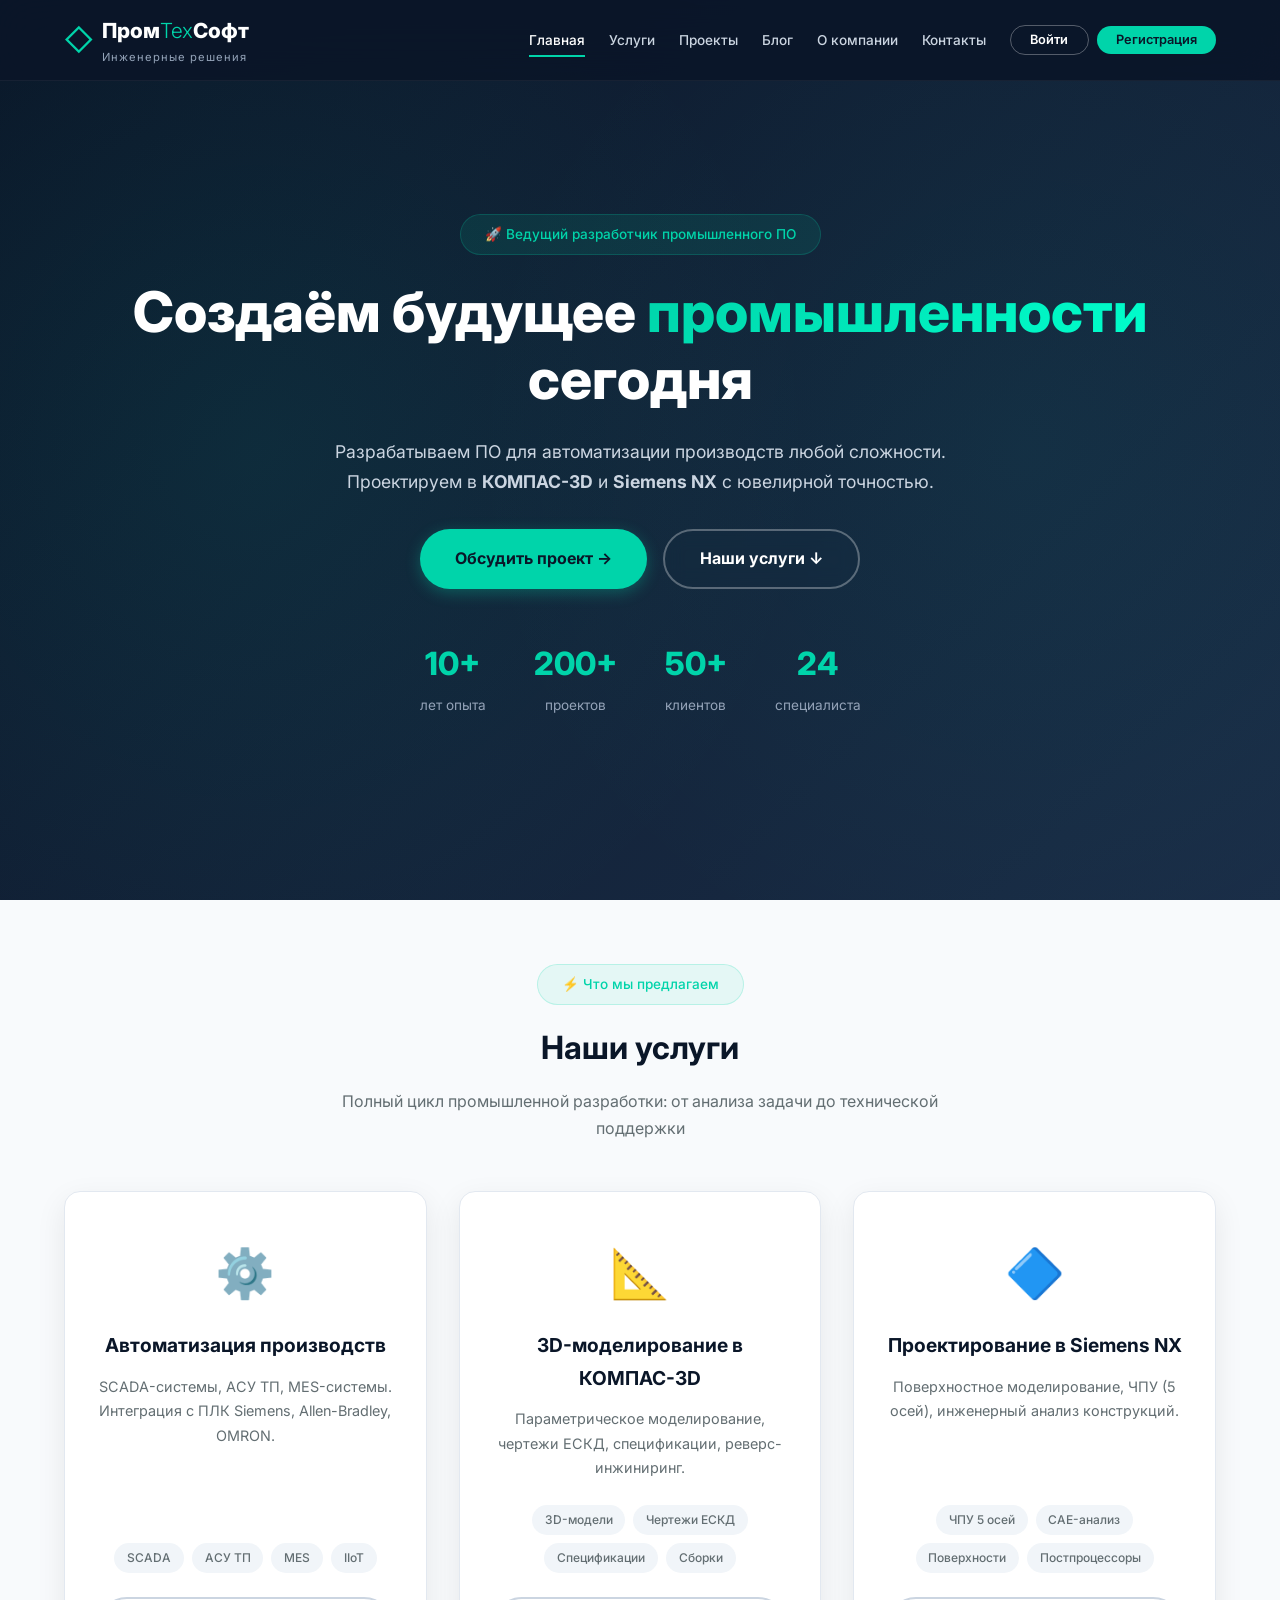
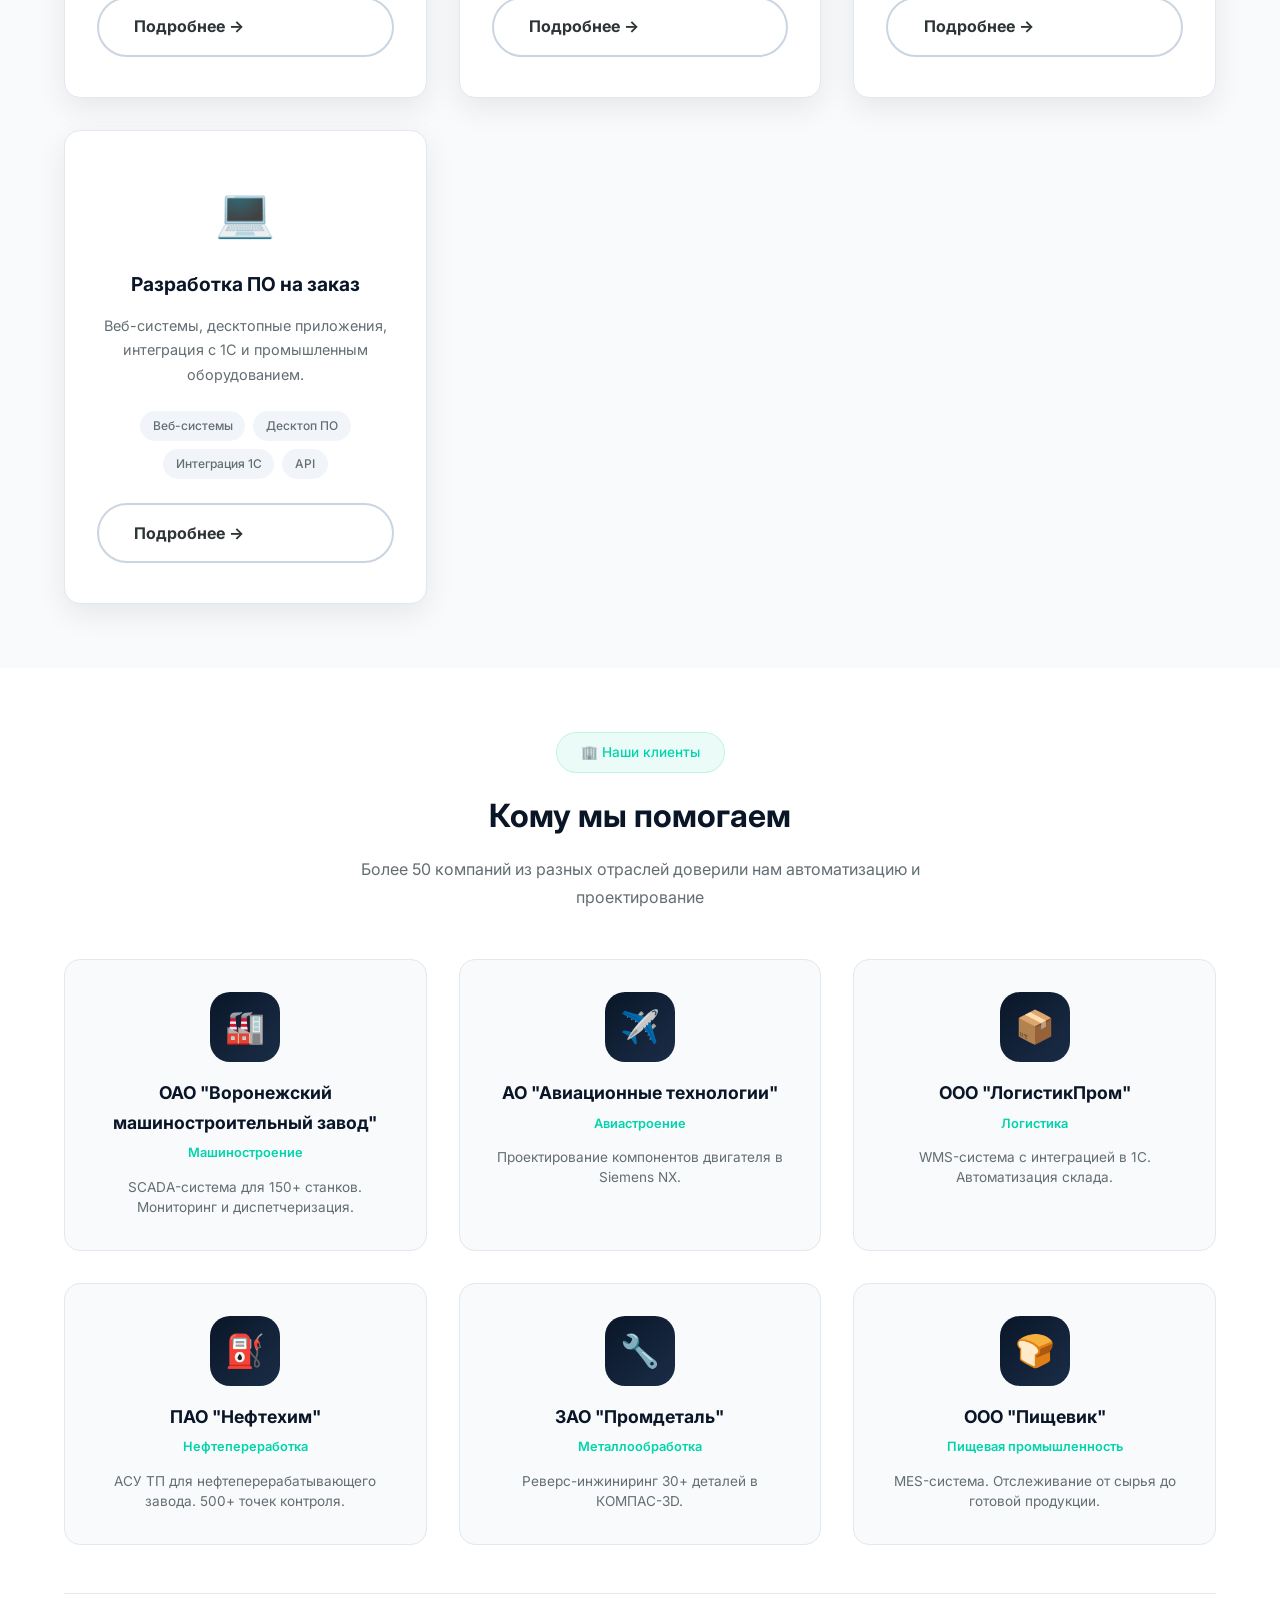
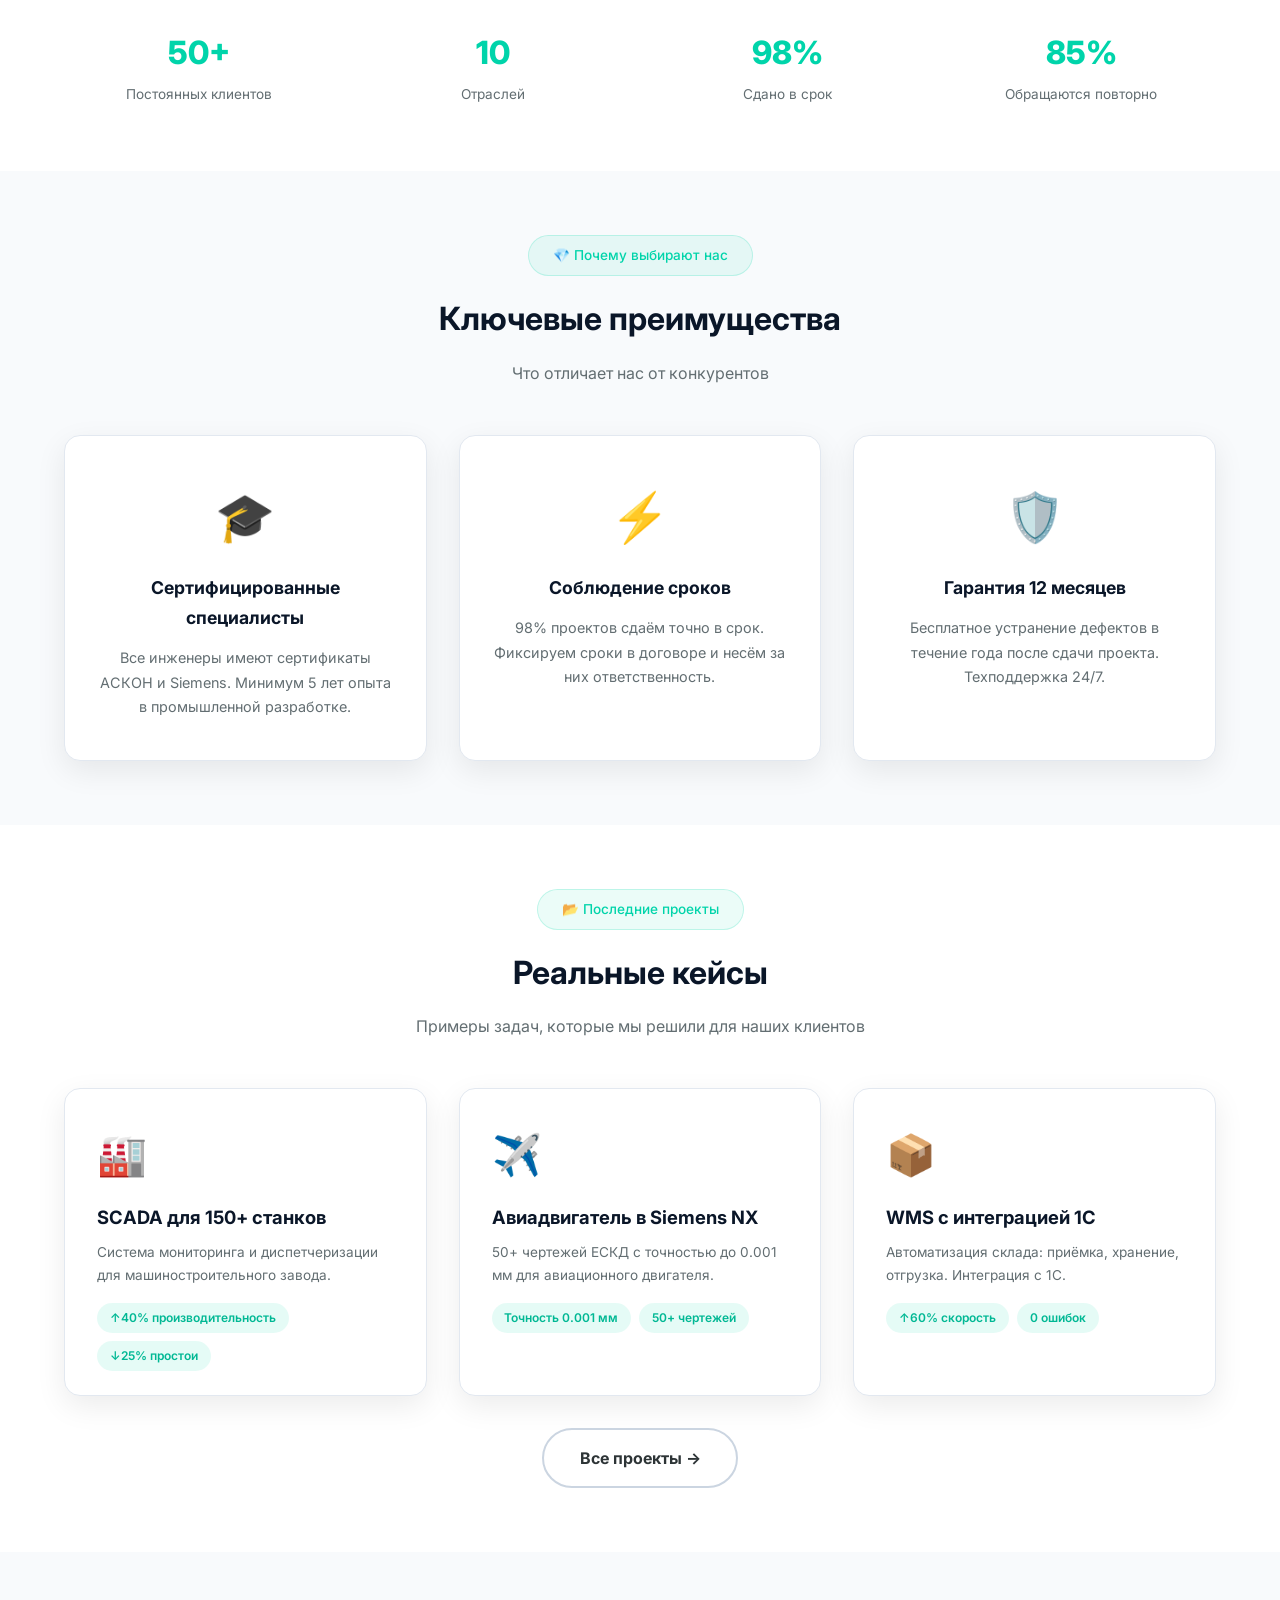
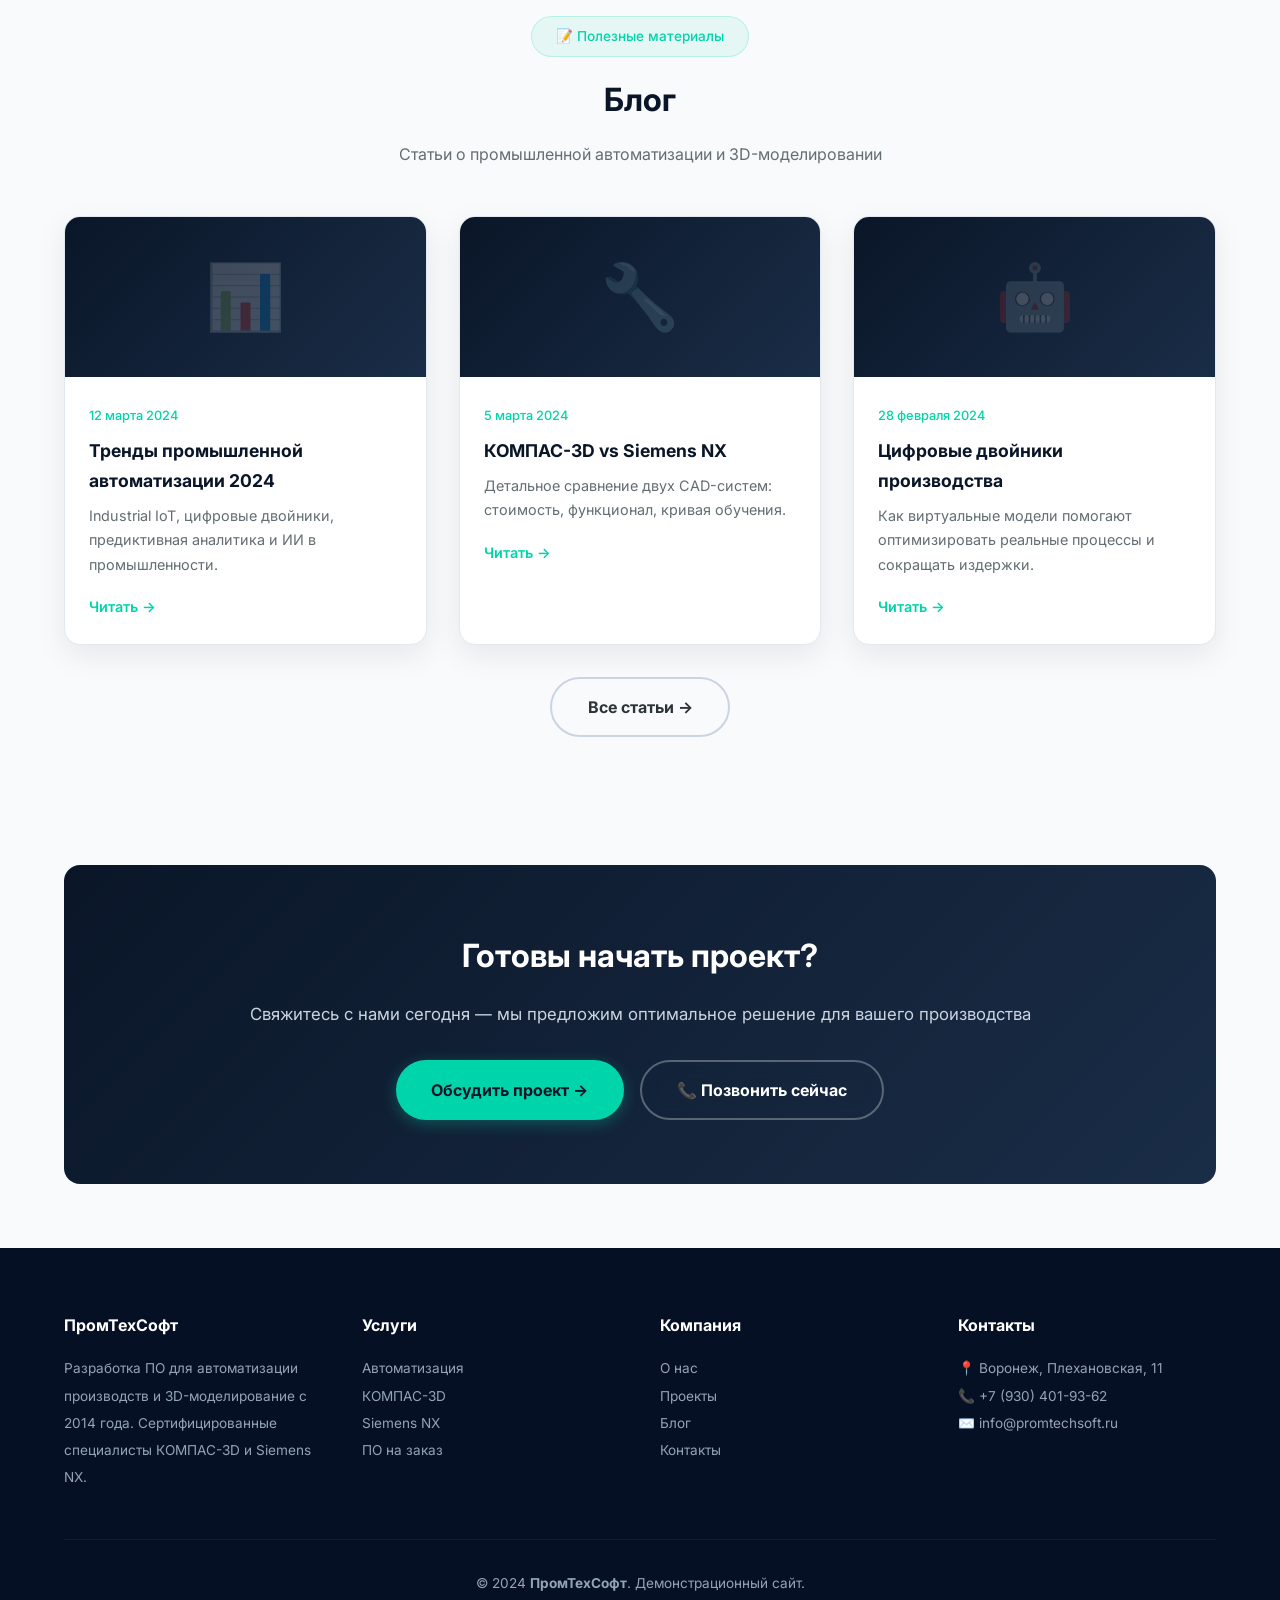
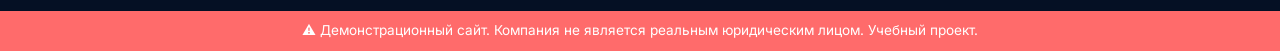
==== commit 88080905: "Register" ====
--- a/frontend/static/index.html
+++ b/frontend/static/index.html
@@ -10,7 +10,7 @@
     <link rel="stylesheet" href="animations.css">
     <link rel="preconnect" href="https://fonts.googleapis.com">
     <link href="https://fonts.googleapis.com/css2?family=Inter:wght@300;400;500;600;700;800;900&display=swap" rel="stylesheet">
-    <link rel="icon" type="image/svg+xml" href="favicon.svg">
+
 
     <meta property="og:title" content="ПромТехСофт — автоматизация производств и 3D-моделирование">
     <meta property="og:description" content="Разработка ПО и услуги проектирования в КОМПАС-3D и Siemens NX.">
@@ -111,15 +111,247 @@
         .logo h1 span { color: var(--accent); font-weight: 300; }
         .tagline { font-size: 0.7rem; color: var(--gray-400); letter-spacing: 1px; }
 
-        .nav-menu { display: flex; list-style: none; gap: 1.5rem; }
+        .nav-menu { display: flex; list-style: none; gap: 1.5rem; align-items: center; }
         .nav-menu a { color: var(--gray-300); text-decoration: none; font-weight: 500; font-size: 0.85rem; padding: 0.4rem 0; border-bottom: 2px solid transparent; transition: var(--transition); }
         .nav-menu a:hover, .nav-menu a.active { color: white; border-bottom-color: var(--accent); }
+
+        /* ===== КНОПКИ АВТОРИЗАЦИИ ===== */
+        .auth-buttons {
+            display: flex;
+            gap: 0.5rem;
+            align-items: center;
+        }
+
+        .auth-buttons .btn-sm {
+            padding: 0.4rem 1.2rem;
+            font-size: 0.8rem;
+            border-radius: 50px;
+            font-weight: 600;
+            cursor: pointer;
+            transition: var(--transition);
+            font-family: inherit;
+            border: none;
+        }
+
+        .auth-buttons .btn-outline-sm {
+            border: 1px solid rgba(255,255,255,0.3);
+            color: white;
+            background: transparent;
+        }
+
+        .auth-buttons .btn-outline-sm:hover {
+            background: rgba(255,255,255,0.1);
+            border-color: white;
+        }
+
+        .auth-buttons .btn-primary-sm {
+            background: var(--accent);
+            color: var(--primary);
+        }
+
+        .auth-buttons .btn-primary-sm:hover {
+            background: var(--accent-hover);
+            transform: translateY(-2px);
+        }
+
+        .auth-buttons .user-name {
+            color: var(--accent);
+            font-weight: 500;
+            font-size: 0.85rem;
+            margin-right: 0.3rem;
+        }
 
         .burger { display: none; flex-direction: column; gap: 5px; background: none; border: none; cursor: pointer; padding: 5px; }
         .burger span { width: 25px; height: 2px; background: white; display: block; transition: var(--transition); }
         .burger.active span:nth-child(1) { transform: rotate(45deg) translate(5px, 5px); }
         .burger.active span:nth-child(2) { opacity: 0; }
         .burger.active span:nth-child(3) { transform: rotate(-45deg) translate(5px, -5px); }
+
+        /* ===== МОДАЛЬНЫЕ ОКНА ===== */
+        .modal-overlay {
+            position: fixed;
+            top: 0;
+            left: 0;
+            width: 100%;
+            height: 100%;
+            background: rgba(10, 22, 40, 0.85);
+            backdrop-filter: blur(10px);
+            -webkit-backdrop-filter: blur(10px);
+            z-index: 9999;
+            display: none;
+            align-items: center;
+            justify-content: center;
+            padding: 20px;
+        }
+
+        .modal-overlay.active {
+            display: flex;
+        }
+
+        .modal-overlay.active .modal {
+            transform: scale(1) translateY(0);
+            opacity: 1;
+        }
+
+        .modal {
+            background: #ffffff;
+            border-radius: 20px;
+            max-width: 460px;
+            width: 100%;
+            max-height: 90vh;
+            overflow: hidden;
+            box-shadow: 0 30px 60px rgba(0, 0, 0, 0.3);
+            transform: scale(0.9) translateY(20px);
+            opacity: 0;
+            transition: transform 0.3s cubic-bezier(0.34, 1.56, 0.64, 1), opacity 0.3s ease;
+        }
+
+        .modal-header {
+            display: flex;
+            justify-content: space-between;
+            align-items: center;
+            padding: 1.2rem 1.5rem;
+            border-bottom: 1px solid var(--gray-200);
+            background: #ffffff;
+        }
+
+        .modal-header h3 {
+            margin: 0;
+            color: var(--primary);
+            font-size: 1.2rem;
+            font-weight: 700;
+        }
+
+        .modal-close {
+            width: 34px;
+            height: 34px;
+            border-radius: 50%;
+            border: none;
+            background: var(--gray-100);
+            font-size: 1.2rem;
+            cursor: pointer;
+            transition: all 0.3s ease;
+            display: flex;
+            align-items: center;
+            justify-content: center;
+            color: var(--text);
+        }
+
+        .modal-close:hover {
+            background: #ff4757;
+            color: white;
+            transform: rotate(90deg);
+        }
+
+        .modal-body {
+            padding: 1.5rem;
+            overflow-y: auto;
+            max-height: calc(90vh - 80px);
+        }
+
+        .modal-body .form-group {
+            margin-bottom: 1rem;
+        }
+
+        .modal-body .form-group label {
+            display: block;
+            font-weight: 500;
+            margin-bottom: 0.3rem;
+            color: var(--text);
+            font-size: 0.9rem;
+        }
+
+        .modal-body .form-group input {
+            width: 100%;
+            padding: 0.75rem 1rem;
+            border: 2px solid var(--gray-200);
+            border-radius: 10px;
+            font-size: 0.95rem;
+            transition: all 0.3s ease;
+            font-family: inherit;
+            background: var(--gray-50);
+            color: var(--text);
+        }
+
+        .modal-body .form-group input:focus {
+            outline: none;
+            border-color: var(--accent);
+            background: #ffffff;
+            box-shadow: 0 0 0 4px rgba(0, 212, 170, 0.1);
+        }
+
+        .modal-body .btn {
+            width: 100%;
+            justify-content: center;
+            padding: 0.8rem;
+            font-size: 1rem;
+            border-radius: 50px;
+            font-weight: 700;
+            cursor: pointer;
+            transition: all 0.3s ease;
+            font-family: inherit;
+            border: none;
+        }
+
+        .modal-body .btn-primary {
+            background: var(--accent);
+            color: var(--primary);
+        }
+
+        .modal-body .btn-primary:hover {
+            background: var(--accent-hover);
+            transform: translateY(-2px);
+            box-shadow: 0 8px 25px rgba(0, 212, 170, 0.4);
+        }
+
+        .modal-body .auth-switch {
+            text-align: center;
+            margin-top: 1rem;
+            font-size: 0.85rem;
+            color: var(--text-light);
+        }
+
+        .modal-body .auth-switch a {
+            color: var(--accent);
+            text-decoration: none;
+            font-weight: 600;
+            cursor: pointer;
+        }
+
+        .modal-body .auth-switch a:hover {
+            text-decoration: underline;
+        }
+
+        .notification-toast {
+            position: fixed;
+            bottom: 30px;
+            left: 50%;
+            transform: translateX(-50%);
+            padding: 0.8rem 2rem;
+            border-radius: 12px;
+            background: var(--accent);
+            color: white;
+            font-weight: 500;
+            box-shadow: 0 10px 30px rgba(0, 0, 0, 0.2);
+            z-index: 10000;
+            animation: notifIn 0.3s ease;
+            max-width: 90%;
+            text-align: center;
+        }
+
+        .notification-toast.error {
+            background: #ff4757;
+        }
+
+        @keyframes notifIn {
+            from { transform: translateX(-50%) translateY(20px); opacity: 0; }
+            to { transform: translateX(-50%) translateY(0); opacity: 1; }
+        }
+
+        @keyframes notifOut {
+            from { transform: translateX(-50%) translateY(0); opacity: 1; }
+            to { transform: translateX(-50%) translateY(20px); opacity: 0; }
+        }
 
         /* Hero */
         .hero {
@@ -192,21 +424,9 @@
             position: relative;
         }
 
-        .stat-item {
-            text-align: center;
-        }
-
-        .stat-value {
-            font-size: 2rem;
-            font-weight: 800;
-            color: var(--accent);
-            display: block;
-        }
-
-        .stat-label {
-            font-size: 0.85rem;
-            color: var(--gray-400);
-        }
+        .stat-item { text-align: center; }
+        .stat-value { font-size: 2rem; font-weight: 800; color: var(--accent); display: block; }
+        .stat-label { font-size: 0.85rem; color: var(--gray-400); }
 
         section { padding: 4rem 0; }
 
@@ -264,23 +484,9 @@
             text-align: center;
             margin-bottom: 3rem;
         }
-
-        .section-header .badge {
-            margin-bottom: 1rem;
-            background: rgba(0, 212, 170, 0.08);
-        }
-
-        .section-header h2 {
-            font-size: 2rem;
-            color: var(--primary);
-            margin-bottom: 0.8rem;
-        }
-
-        .section-header p {
-            color: var(--text-light);
-            max-width: 600px;
-            margin: 0 auto;
-        }
+        .section-header .badge { margin-bottom: 1rem; background: rgba(0, 212, 170, 0.08); }
+        .section-header h2 { font-size: 2rem; color: var(--primary); margin-bottom: 0.8rem; }
+        .section-header p { color: var(--text-light); max-width: 600px; margin: 0 auto; }
 
         /* Услуги */
         .services-grid {
@@ -314,33 +520,15 @@
             transition: transform 0.4s ease;
         }
 
-        .service-card:hover::before {
-            transform: scaleX(1);
-        }
-
+        .service-card:hover::before { transform: scaleX(1); }
         .service-card:hover {
             transform: translateY(-8px);
             box-shadow: var(--shadow-hover);
         }
 
-        .service-icon {
-            font-size: 3rem;
-            margin-bottom: 1rem;
-            display: block;
-        }
-
-        .service-card h3 {
-            font-size: 1.2rem;
-            margin-bottom: 0.8rem;
-            color: var(--primary);
-        }
-
-        .service-card p {
-            color: var(--text-light);
-            font-size: 0.9rem;
-            margin-bottom: 1.5rem;
-            flex-grow: 1;
-        }
+        .service-icon { font-size: 3rem; margin-bottom: 1rem; display: block; }
+        .service-card h3 { font-size: 1.2rem; margin-bottom: 0.8rem; color: var(--primary); }
+        .service-card p { color: var(--text-light); font-size: 0.9rem; margin-bottom: 1.5rem; flex-grow: 1; }
 
         .service-features {
             display: flex;
@@ -350,7 +538,6 @@
             margin-bottom: 1.5rem;
             list-style: none;
         }
-
         .service-features li {
             background: var(--gray-100);
             padding: 0.3rem 0.8rem;
@@ -361,10 +548,7 @@
         }
 
         /* Клиенты */
-        .clients-section {
-            background: white;
-        }
-
+        .clients-section { background: white; }
         .clients-grid {
             display: grid;
             grid-template-columns: repeat(auto-fill, minmax(280px, 1fr));
@@ -379,7 +563,6 @@
             transition: var(--transition);
             border: 1px solid var(--gray-200);
         }
-
         .client-card:hover {
             transform: translateY(-5px);
             box-shadow: var(--shadow-hover);
@@ -399,25 +582,9 @@
             color: white;
         }
 
-        .client-name {
-            font-weight: 700;
-            color: var(--primary);
-            font-size: 1.1rem;
-            margin-bottom: 0.3rem;
-        }
-
-        .client-industry {
-            color: var(--accent);
-            font-size: 0.8rem;
-            font-weight: 600;
-            margin-bottom: 0.8rem;
-        }
-
-        .client-work {
-            color: var(--text-light);
-            font-size: 0.85rem;
-            line-height: 1.5;
-        }
+        .client-name { font-weight: 700; color: var(--primary); font-size: 1.1rem; margin-bottom: 0.3rem; }
+        .client-industry { color: var(--accent); font-size: 0.8rem; font-weight: 600; margin-bottom: 0.8rem; }
+        .client-work { color: var(--text-light); font-size: 0.85rem; line-height: 1.5; }
 
         .clients-stats {
             display: grid;
@@ -427,22 +594,9 @@
             padding-top: 2rem;
             border-top: 1px solid var(--gray-200);
         }
-
-        .client-stat {
-            text-align: center;
-        }
-
-        .client-stat-value {
-            font-size: 2rem;
-            font-weight: 800;
-            color: var(--accent);
-            display: block;
-        }
-
-        .client-stat-label {
-            font-size: 0.85rem;
-            color: var(--text-light);
-        }
+        .client-stat { text-align: center; }
+        .client-stat-value { font-size: 2rem; font-weight: 800; color: var(--accent); display: block; }
+        .client-stat-label { font-size: 0.85rem; color: var(--text-light); }
 
         /* Преимущества */
         .advantages-grid {
@@ -460,28 +614,14 @@
             text-align: center;
             transition: var(--transition);
         }
-
         .advantage-card:hover {
             transform: translateY(-5px);
             box-shadow: var(--shadow-hover);
         }
 
-        .advantage-icon {
-            font-size: 3rem;
-            margin-bottom: 1rem;
-            display: block;
-        }
-
-        .advantage-card h3 {
-            color: var(--primary);
-            margin-bottom: 0.8rem;
-            font-size: 1.1rem;
-        }
-
-        .advantage-card p {
-            color: var(--text-light);
-            font-size: 0.9rem;
-        }
+        .advantage-icon { font-size: 3rem; margin-bottom: 1rem; display: block; }
+        .advantage-card h3 { color: var(--primary); margin-bottom: 0.8rem; font-size: 1.1rem; }
+        .advantage-card p { color: var(--text-light); font-size: 0.9rem; }
 
         /* Проекты на главной */
         .projects-preview {
@@ -498,42 +638,16 @@
             border: 1px solid var(--gray-200);
             transition: var(--transition);
         }
-
         .project-preview-card:hover {
             transform: translateY(-8px);
             box-shadow: var(--shadow-hover);
         }
 
-        .project-preview-header {
-            padding: 2rem 2rem 0;
-        }
-
-        .project-preview-icon {
-            font-size: 2.5rem;
-            margin-bottom: 0.8rem;
-        }
-
-        .project-preview-title {
-            font-size: 1.15rem;
-            font-weight: 700;
-            color: var(--primary);
-            margin-bottom: 0.5rem;
-        }
-
-        .project-preview-desc {
-            color: var(--text-light);
-            font-size: 0.85rem;
-            padding: 0 2rem;
-            margin-bottom: 1rem;
-        }
-
-        .project-preview-results {
-            display: flex;
-            gap: 0.5rem;
-            padding: 0 2rem 1.5rem;
-            flex-wrap: wrap;
-        }
-
+        .project-preview-header { padding: 2rem 2rem 0; }
+        .project-preview-icon { font-size: 2.5rem; margin-bottom: 0.8rem; }
+        .project-preview-title { font-size: 1.15rem; font-weight: 700; color: var(--primary); margin-bottom: 0.5rem; }
+        .project-preview-desc { color: var(--text-light); font-size: 0.85rem; padding: 0 2rem; margin-bottom: 1rem; }
+        .project-preview-results { display: flex; gap: 0.5rem; padding: 0 2rem 1.5rem; flex-wrap: wrap; }
         .preview-result {
             background: rgba(0, 212, 170, 0.1);
             color: #00b894;
@@ -558,7 +672,6 @@
             transition: var(--transition);
             border: 1px solid var(--gray-200);
         }
-
         .blog-card:hover {
             transform: translateY(-5px);
             box-shadow: var(--shadow-hover);
@@ -574,34 +687,11 @@
             color: rgba(255,255,255,0.2);
         }
 
-        .blog-card-content {
-            padding: 1.5rem;
-        }
-
-        .blog-card-date {
-            font-size: 0.8rem;
-            color: var(--accent);
-            font-weight: 500;
-        }
-
-        .blog-card h3 {
-            font-size: 1.1rem;
-            margin: 0.5rem 0;
-            color: var(--primary);
-        }
-
-        .blog-card p {
-            font-size: 0.9rem;
-            color: var(--text-light);
-            margin-bottom: 1rem;
-        }
-
-        .blog-link {
-            color: var(--accent);
-            text-decoration: none;
-            font-weight: 600;
-            font-size: 0.9rem;
-        }
+        .blog-card-content { padding: 1.5rem; }
+        .blog-card-date { font-size: 0.8rem; color: var(--accent); font-weight: 500; }
+        .blog-card h3 { font-size: 1.1rem; margin: 0.5rem 0; color: var(--primary); }
+        .blog-card p { font-size: 0.9rem; color: var(--text-light); margin-bottom: 1rem; }
+        .blog-link { color: var(--accent); text-decoration: none; font-weight: 600; font-size: 0.9rem; }
 
         /* CTA */
         .cta {
@@ -611,24 +701,9 @@
             padding: 4rem 0;
             border-radius: var(--radius);
         }
-
-        .cta h2 {
-            font-size: 2rem;
-            margin-bottom: 1rem;
-        }
-
-        .cta p {
-            color: var(--gray-300);
-            margin-bottom: 2rem;
-            font-size: 1.05rem;
-        }
-
-        .cta-buttons {
-            display: flex;
-            gap: 1rem;
-            justify-content: center;
-            flex-wrap: wrap;
-        }
+        .cta h2 { font-size: 2rem; margin-bottom: 1rem; }
+        .cta p { color: var(--gray-300); margin-bottom: 2rem; font-size: 1.05rem; }
+        .cta-buttons { display: flex; gap: 1rem; justify-content: center; flex-wrap: wrap; }
 
         /* Футер */
         .footer {
@@ -644,27 +719,11 @@
             margin-bottom: 3rem;
         }
 
-        .footer-col h4 {
-            color: white;
-            margin-bottom: 1rem;
-            font-size: 1rem;
-        }
-
-        .footer-col p, .footer-col a {
-            color: var(--gray-400);
-            font-size: 0.85rem;
-            text-decoration: none;
-            line-height: 2;
-        }
-
+        .footer-col h4 { color: white; margin-bottom: 1rem; font-size: 1rem; }
+        .footer-col p, .footer-col a { color: var(--gray-400); font-size: 0.85rem; text-decoration: none; line-height: 2; }
         .footer-col a:hover { color: var(--accent); }
 
-        .footer-bottom {
-            text-align: center;
-            padding-top: 2rem;
-            border-top: 1px solid rgba(255,255,255,0.05);
-            font-size: 0.85rem;
-        }
+        .footer-bottom { text-align: center; padding-top: 2rem; border-top: 1px solid rgba(255,255,255,0.05); font-size: 0.85rem; }
 
         .scroll-top {
             position: fixed;
@@ -687,7 +746,6 @@
             justify-content: center;
             font-weight: 700;
         }
-
         .scroll-top.visible { opacity: 1; pointer-events: all; }
 
         .text-center { text-align: center; }
@@ -709,7 +767,10 @@
                 box-shadow: 0 20px 40px rgba(0,0,0,0.3);
             }
             .nav-menu.active { display: flex; }
-            .hero { padding: 6rem 0 4rem; }
+            .nav-menu .auth-buttons { flex-direction: column; width: 100%; }
+            .nav-menu .auth-buttons .btn-sm { width: 100%; justify-content: center; }
+
+            .hero { padding: 6rem 0 4rem; min-height: auto; }
             .hero h2 { font-size: 1.8rem; }
             .hero-stats { gap: 1.5rem; }
             .services-grid { grid-template-columns: 1fr; }
@@ -718,6 +779,8 @@
             .blog-grid { grid-template-columns: 1fr; }
             .clients-stats { grid-template-columns: repeat(2, 1fr); }
             .footer-grid { grid-template-columns: 1fr 1fr; }
+
+            .auth-buttons .user-name { display: none; }
         }
 
         @media (max-width: 480px) {
@@ -744,6 +807,12 @@
                 <li><a href="blog.html">Блог</a></li>
                 <li><a href="about.html">О компании</a></li>
                 <li><a href="contacts.html">Контакты</a></li>
+                <li>
+                    <div class="auth-buttons" id="authButtons">
+                        <button class="btn-sm btn-outline-sm" onclick="openLogin()">Войти</button>
+                        <button class="btn-sm btn-primary-sm" onclick="openRegister()">Регистрация</button>
+                    </div>
+                </li>
             </ul>
             <button class="burger" id="burger" aria-label="Меню">
                 <span></span><span></span><span></span>
@@ -1088,55 +1157,339 @@
 
 <button class="scroll-top" id="scrollTop" aria-label="Наверх">↑</button>
 
+<!-- ===== МОДАЛЬНОЕ ОКНО ВХОДА ===== -->
+<div class="modal-overlay" id="loginModal">
+    <div class="modal">
+        <div class="modal-header">
+            <h3>🔐 Вход</h3>
+            <button class="modal-close" onclick="closeModal('loginModal')">✕</button>
+        </div>
+        <div class="modal-body">
+            <form id="loginForm" onsubmit="handleLogin(event)">
+                <div class="form-group">
+                    <label>Имя пользователя</label>
+                    <input type="text" id="loginUsername" placeholder="Введите имя пользователя" required>
+                </div>
+                <div class="form-group">
+                    <label>Пароль</label>
+                    <input type="password" id="loginPassword" placeholder="Введите пароль" required>
+                </div>
+                <button type="submit" class="btn btn-primary">Войти</button>
+                <div class="auth-switch">
+                    Нет аккаунта? <a onclick="closeModal('loginModal'); openRegister();">Зарегистрируйтесь</a>
+                </div>
+            </form>
+        </div>
+    </div>
+</div>
+
+<!-- ===== МОДАЛЬНОЕ ОКНО РЕГИСТРАЦИИ ===== -->
+<div class="modal-overlay" id="registerModal">
+    <div class="modal">
+        <div class="modal-header">
+            <h3>📝 Регистрация</h3>
+            <button class="modal-close" onclick="closeModal('registerModal')">✕</button>
+        </div>
+        <div class="modal-body">
+            <form id="registerForm" onsubmit="handleRegister(event)">
+                <div class="form-group">
+                    <label>Имя пользователя *</label>
+                    <input type="text" id="regUsername" placeholder="От 3 до 50 символов" required minlength="3" maxlength="50">
+                </div>
+                <div class="form-group">
+                    <label>Email *</label>
+                    <input type="email" id="regEmail" placeholder="example@mail.com" required>
+                </div>
+                <div class="form-group">
+                    <label>Имя</label>
+                    <input type="text" id="regFirstName" placeholder="Ваше имя">
+                </div>
+                <div class="form-group">
+                    <label>Фамилия</label>
+                    <input type="text" id="regLastName" placeholder="Ваша фамилия">
+                </div>
+                <div class="form-group">
+                    <label>Пароль *</label>
+                    <input type="password" id="regPassword" placeholder="Минимум 6 символов" required minlength="6">
+                </div>
+                <button type="submit" class="btn btn-primary">Зарегистрироваться</button>
+                <div class="auth-switch">
+                    Уже есть аккаунт? <a onclick="closeModal('registerModal'); openLogin();">Войдите</a>
+                </div>
+            </form>
+        </div>
+    </div>
+</div>
+
 <script>
-    // Бургер-меню
-    const burger = document.getElementById('burger');
-    const navMenu = document.getElementById('navMenu');
-
-    burger.addEventListener('click', () => {
-        burger.classList.toggle('active');
-        navMenu.classList.toggle('active');
-    });
-
-    navMenu.querySelectorAll('a').forEach(link => {
-        link.addEventListener('click', () => {
-            burger.classList.remove('active');
-            navMenu.classList.remove('active');
+    console.log('✅ Скрипт загружен!');
+
+    const API_URL = window.location.hostname === 'localhost' || window.location.hostname === '127.0.0.1'
+        ? 'http://localhost:8080/api/v1'
+        : '/api/v1';
+
+    // ===== ОТКРЫТИЕ МОДАЛОК =====
+    function openLogin() {
+        console.log('🔓 openLogin вызван');
+        document.getElementById('loginModal').classList.add('active');
+        document.body.style.overflow = 'hidden';
+    }
+
+    function openRegister() {
+        console.log('📝 openRegister вызван');
+        const modal = document.getElementById('registerModal');
+        if (modal) {
+            modal.classList.add('active');
+            document.body.style.overflow = 'hidden';
+        } else {
+            console.error('❌ Модалка registerModal не найдена!');
+        }
+    }
+
+    function closeModal(id) {
+        console.log('🔒 closeModal вызван для:', id);
+        const modal = document.getElementById(id);
+        if (modal) {
+            modal.classList.remove('active');
+            document.body.style.overflow = '';
+        }
+    }
+
+    // Закрытие по клику на фон
+    document.querySelectorAll('.modal-overlay').forEach(function(el) {
+        el.addEventListener('click', function(e) {
+            if (e.target === this) {
+                this.classList.remove('active');
+                document.body.style.overflow = '';
+            }
         });
     });
 
-    // Шапка при скролле
-    const header = document.getElementById('header');
-    window.addEventListener('scroll', () => {
-        header.classList.toggle('scrolled', window.scrollY > 50);
+    // Закрытие по Escape
+    document.addEventListener('keydown', function(e) {
+        if (e.key === 'Escape') {
+            document.querySelectorAll('.modal-overlay.active').forEach(function(el) {
+                el.classList.remove('active');
+                document.body.style.overflow = '';
+            });
+        }
     });
 
-    // Кнопка наверх
-    const scrollTopBtn = document.getElementById('scrollTop');
-    window.addEventListener('scroll', () => {
-        scrollTopBtn.classList.toggle('visible', window.scrollY > 500);
+    // ===== ВХОД =====
+    async function handleLogin(event) {
+        event.preventDefault();
+        console.log('🔐 handleLogin вызван');
+
+        const username = document.getElementById('loginUsername').value.trim();
+        const password = document.getElementById('loginPassword').value;
+
+        if (!username || !password) {
+            showNotification('❌ Заполните все поля', 'error');
+            return;
+        }
+
+        try {
+            const response = await fetch(API_URL + '/auth/login', {
+                method: 'POST',
+                headers: { 'Content-Type': 'application/json' },
+                body: JSON.stringify({ username: username, password: password })
+            });
+
+            if (!response.ok) {
+                var error = await response.json().catch(function() { return {}; });
+                throw new Error(error.message || 'Ошибка входа. Проверьте имя пользователя и пароль.');
+            }
+
+            var data = await response.json();
+
+            localStorage.setItem('token', data.token);
+            localStorage.setItem('user', JSON.stringify({
+                username: data.username,
+                email: data.email,
+                firstName: data.firstName || data.username,
+                lastName: data.lastName || ''
+            }));
+
+            updateAuthUI(true);
+            closeModal('loginModal');
+            showNotification('✅ Добро пожаловать, ' + (data.firstName || data.username) + '!');
+            document.getElementById('loginForm').reset();
+
+        } catch (error) {
+            showNotification('❌ ' + error.message, 'error');
+        }
+    }
+
+    // ===== РЕГИСТРАЦИЯ =====
+    async function handleRegister(event) {
+        event.preventDefault();
+        console.log('📝 handleRegister вызван');
+
+        var username = document.getElementById('regUsername').value.trim();
+        var email = document.getElementById('regEmail').value.trim();
+        var firstName = document.getElementById('regFirstName').value.trim();
+        var lastName = document.getElementById('regLastName').value.trim();
+        var password = document.getElementById('regPassword').value;
+
+        if (!username || !email || !password) {
+            showNotification('❌ Заполните все обязательные поля', 'error');
+            return;
+        }
+
+        try {
+            console.log('📤 Отправка запроса на регистрацию...');
+            var response = await fetch(API_URL + '/auth/register', {
+                method: 'POST',
+                headers: { 'Content-Type': 'application/json' },
+                body: JSON.stringify({
+                    username: username,
+                    email: email,
+                    firstName: firstName,
+                    lastName: lastName,
+                    password: password
+                })
+            });
+
+            console.log('📥 Ответ получен, статус:', response.status);
+
+            if (!response.ok) {
+                var error = await response.json().catch(function() { return {}; });
+                throw new Error(error.message || 'Ошибка регистрации. Возможно, пользователь уже существует.');
+            }
+
+            var data = await response.json();
+            console.log('✅ Регистрация успешна:', data);
+
+            localStorage.setItem('token', data.token);
+            localStorage.setItem('user', JSON.stringify({
+                username: data.username,
+                email: data.email,
+                firstName: data.firstName || data.username,
+                lastName: data.lastName || ''
+            }));
+
+            updateAuthUI(true);
+            closeModal('registerModal');
+            showNotification('✅ Регистрация успешна! Добро пожаловать, ' + (data.firstName || data.username) + '!');
+            document.getElementById('registerForm').reset();
+
+        } catch (error) {
+            console.error('❌ Ошибка регистрации:', error);
+            showNotification('❌ ' + error.message, 'error');
+        }
+    }
+
+    // ===== ВЫХОД =====
+    function logout() {
+        localStorage.removeItem('token');
+        localStorage.removeItem('user');
+        updateAuthUI(false);
+        showNotification('👋 Вы вышли из системы');
+    }
+
+    // ===== ОБНОВЛЕНИЕ UI =====
+    function updateAuthUI(isLoggedIn) {
+        console.log('🔄 updateAuthUI, isLoggedIn:', isLoggedIn);
+        var authButtons = document.getElementById('authButtons');
+        if (!authButtons) return;
+
+        if (isLoggedIn) {
+            var user = JSON.parse(localStorage.getItem('user') || '{}');
+            authButtons.innerHTML = `
+                <span class="user-name">👤 ${user.firstName || user.username}</span>
+                <button class="btn-sm btn-outline-sm" onclick="logout()">Выйти</button>
+            `;
+        } else {
+            authButtons.innerHTML = `
+                <button class="btn-sm btn-outline-sm" onclick="openLogin()">Войти</button>
+                <button class="btn-sm btn-primary-sm" onclick="openRegister()">Регистрация</button>
+            `;
+        }
+    }
+
+    // ===== УВЕДОМЛЕНИЯ =====
+    function showNotification(message, type) {
+        if (type === undefined) type = 'success';
+        var existing = document.querySelector('.notification-toast');
+        if (existing) existing.remove();
+
+        var toast = document.createElement('div');
+        toast.className = 'notification-toast' + (type === 'error' ? ' error' : '');
+        toast.textContent = message;
+        document.body.appendChild(toast);
+
+        setTimeout(function() {
+            toast.style.animation = 'notifOut 0.3s ease';
+            setTimeout(function() { toast.remove(); }, 300);
+        }, 4000);
+    }
+
+    // ===== БУРГЕР-МЕНЮ =====
+    var burger = document.getElementById('burger');
+    var navMenu = document.getElementById('navMenu');
+
+    if (burger && navMenu) {
+        burger.addEventListener('click', function() {
+            burger.classList.toggle('active');
+            navMenu.classList.toggle('active');
+        });
+
+        navMenu.querySelectorAll('a').forEach(function(link) {
+            link.addEventListener('click', function() {
+                burger.classList.remove('active');
+                navMenu.classList.remove('active');
+            });
+        });
+    }
+
+    // ===== ШАПКА ПРИ СКРОЛЛЕ =====
+    var header = document.getElementById('header');
+    window.addEventListener('scroll', function() {
+        if (window.scrollY > 50) {
+            header.classList.add('scrolled');
+        } else {
+            header.classList.remove('scrolled');
+        }
     });
 
-    scrollTopBtn.addEventListener('click', () => {
-        window.scrollTo({ top: 0, behavior: 'smooth' });
+    // ===== КНОПКА НАВЕРХ =====
+    var scrollTopBtn = document.getElementById('scrollTop');
+    window.addEventListener('scroll', function() {
+        if (window.scrollY > 500) {
+            scrollTopBtn.classList.add('visible');
+        } else {
+            scrollTopBtn.classList.remove('visible');
+        }
     });
 
-    // Анимации появления
-    const observer = new IntersectionObserver((entries) => {
-        entries.forEach(entry => {
-            if (entry.isIntersecting) {
-                entry.target.style.opacity = '1';
-                entry.target.style.transform = 'translateY(0)';
-            }
+    if (scrollTopBtn) {
+        scrollTopBtn.addEventListener('click', function() {
+            window.scrollTo({ top: 0, behavior: 'smooth' });
         });
-    }, { threshold: 0.1 });
-
-    document.querySelectorAll('.fade-in').forEach(el => {
-        el.style.opacity = '0';
-        el.style.transform = 'translateY(30px)';
-        el.style.transition = 'opacity 0.6s ease, transform 0.6s ease';
-        observer.observe(el);
+    }
+
+    // ===== ИНИЦИАЛИЗАЦИЯ =====
+    document.addEventListener('DOMContentLoaded', function() {
+        console.log('🚀 DOM загружен!');
+        var token = localStorage.getItem('token');
+        updateAuthUI(!!token);
+
+        console.log('loginModal:', document.getElementById('loginModal'));
+        console.log('registerModal:', document.getElementById('registerModal'));
+        console.log('authButtons:', document.getElementById('authButtons'));
     });
+
+    // Делаем функции глобальными
+    window.openLogin = openLogin;
+    window.openRegister = openRegister;
+    window.closeModal = closeModal;
+    window.handleLogin = handleLogin;
+    window.handleRegister = handleRegister;
+    window.logout = logout;
+    window.showNotification = showNotification;
+
+    console.log('✅ Все функции зарегистрированы!');
 </script>
+
 </body>
 </html>
--- a/frontend/static/style.css
+++ b/frontend/static/style.css
@@ -692,4 +692,216 @@
 .modal-overlay.closing .modal {
     transform: scale(0.7) translateY(40px);
     opacity: 0;
+}
+/* ===== МОДАЛЬНЫЕ ОКНА ===== */
+.modal-overlay {
+    position: fixed;
+    top: 0;
+    left: 0;
+    width: 100%;
+    height: 100%;
+    background: rgba(10, 22, 40, 0.85);
+    backdrop-filter: blur(10px);
+    -webkit-backdrop-filter: blur(10px);
+    z-index: 9999;
+    display: none;
+    align-items: center;
+    justify-content: center;
+    padding: 20px;
+    opacity: 0;
+    transition: opacity 0.3s ease;
+}
+
+.modal-overlay.active {
+    display: flex;
+    opacity: 1;
+}
+
+.modal-overlay.active .modal {
+    transform: scale(1) translateY(0);
+    opacity: 1;
+}
+
+.modal {
+    background: #ffffff;
+    border-radius: 20px;
+    max-width: 460px;
+    width: 100%;
+    max-height: 90vh;
+    overflow: hidden;
+    box-shadow: 0 30px 60px rgba(0, 0, 0, 0.3);
+    transform: scale(0.9) translateY(20px);
+    opacity: 0;
+    transition: transform 0.3s cubic-bezier(0.34, 1.56, 0.64, 1), opacity 0.3s ease;
+    position: relative;
+}
+
+.modal-header {
+    display: flex;
+    justify-content: space-between;
+    align-items: center;
+    padding: 1.2rem 1.5rem;
+    border-bottom: 1px solid var(--gray-200, #e2e8f0);
+    background: #ffffff;
+}
+
+.modal-header h3 {
+    margin: 0;
+    color: var(--primary, #0a1628);
+    font-size: 1.2rem;
+    font-weight: 700;
+}
+
+.modal-close {
+    width: 34px;
+    height: 34px;
+    border-radius: 50%;
+    border: none;
+    background: var(--gray-100, #f1f5f9);
+    font-size: 1.2rem;
+    cursor: pointer;
+    transition: all 0.3s ease;
+    display: flex;
+    align-items: center;
+    justify-content: center;
+    color: var(--text, #2d3436);
+    flex-shrink: 0;
+}
+
+.modal-close:hover {
+    background: #ff4757;
+    color: white;
+    transform: rotate(90deg);
+}
+
+.modal-body {
+    padding: 1.5rem;
+    overflow-y: auto;
+    max-height: calc(90vh - 80px);
+}
+
+/* Стили для форм внутри модальных окон */
+.modal-body .form-group {
+    margin-bottom: 1rem;
+}
+
+.modal-body .form-group label {
+    display: block;
+    font-weight: 500;
+    margin-bottom: 0.3rem;
+    color: var(--text, #2d3436);
+    font-size: 0.9rem;
+}
+
+.modal-body .form-group input,
+.modal-body .form-group select,
+.modal-body .form-group textarea {
+    width: 100%;
+    padding: 0.75rem 1rem;
+    border: 2px solid var(--gray-200, #e2e8f0);
+    border-radius: 10px;
+    font-size: 0.95rem;
+    transition: all 0.3s ease;
+    font-family: inherit;
+    background: var(--gray-50, #f8fafc);
+    color: var(--text, #2d3436);
+}
+
+.modal-body .form-group input:focus,
+.modal-body .form-group select:focus,
+.modal-body .form-group textarea:focus {
+    outline: none;
+    border-color: var(--accent, #00d4aa);
+    background: #ffffff;
+    box-shadow: 0 0 0 4px rgba(0, 212, 170, 0.1);
+}
+
+.modal-body .form-group textarea {
+    resize: vertical;
+    min-height: 80px;
+}
+
+.modal-body .btn {
+    width: 100%;
+    justify-content: center;
+    padding: 0.8rem;
+    font-size: 1rem;
+}
+
+.modal-body .btn-primary {
+    background: var(--accent, #00d4aa);
+    color: var(--primary, #0a1628);
+    border: none;
+    border-radius: 50px;
+    font-weight: 700;
+    cursor: pointer;
+    transition: all 0.3s ease;
+}
+
+.modal-body .btn-primary:hover {
+    background: var(--accent-hover, #00f0c8);
+    transform: translateY(-2px);
+    box-shadow: 0 8px 25px rgba(0, 212, 170, 0.4);
+}
+
+.modal-body .btn-outline {
+    background: transparent;
+    border: 2px solid var(--gray-300, #cbd5e1);
+    color: var(--text, #2d3436);
+    border-radius: 50px;
+    font-weight: 600;
+    cursor: pointer;
+    transition: all 0.3s ease;
+}
+
+.modal-body .btn-outline:hover {
+    background: var(--gray-100, #f1f5f9);
+    border-color: var(--text, #2d3436);
+}
+
+/* Ссылка внутри модалки */
+.modal-body .auth-switch {
+    text-align: center;
+    margin-top: 1rem;
+    font-size: 0.85rem;
+    color: var(--text-light, #636e72);
+}
+
+.modal-body .auth-switch a {
+    color: var(--accent, #00d4aa);
+    text-decoration: none;
+    font-weight: 600;
+    cursor: pointer;
+}
+
+.modal-body .auth-switch a:hover {
+    text-decoration: underline;
+}
+
+/* Адаптив для модалок */
+@media (max-width: 480px) {
+    .modal {
+        max-width: 100%;
+        margin: 10px;
+        border-radius: 16px;
+    }
+
+    .modal-header {
+        padding: 1rem;
+    }
+
+    .modal-header h3 {
+        font-size: 1rem;
+    }
+
+    .modal-body {
+        padding: 1rem;
+    }
+
+    .modal-body .form-group input,
+    .modal-body .form-group select,
+    .modal-body .form-group textarea {
+        font-size: 0.85rem;
+        padding: 0.6rem 0.8rem;
+    }
 }
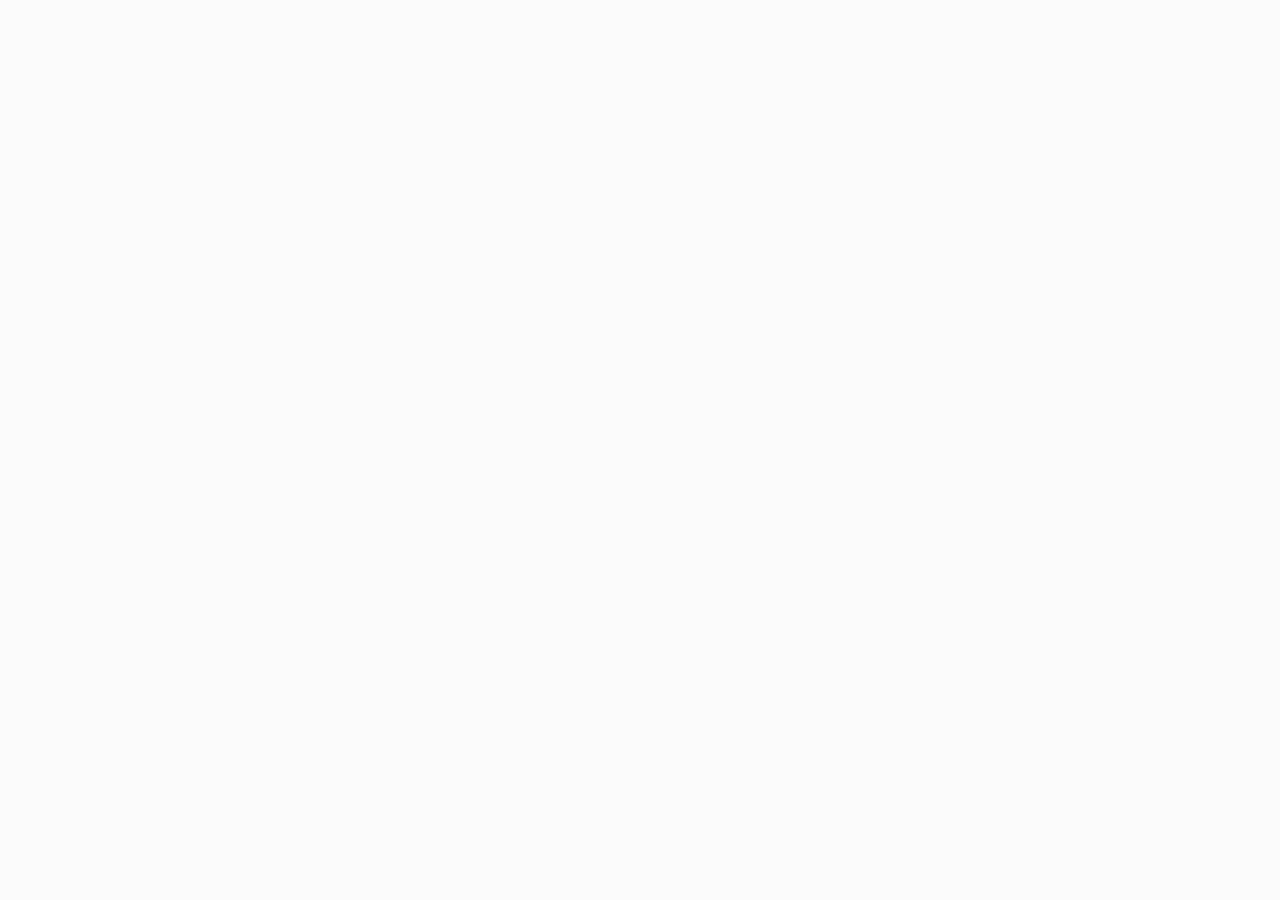
==== commit 568593cf: "fix: make authentication API endpoint configurable and robust" ====
--- a/frontend/static/index.html
+++ b/frontend/static/index.html
@@ -10,7 +10,6 @@
     <link rel="stylesheet" href="animations.css">
     <link rel="preconnect" href="https://fonts.googleapis.com">
     <link href="https://fonts.googleapis.com/css2?family=Inter:wght@300;400;500;600;700;800;900&display=swap" rel="stylesheet">
-
 
     <meta property="og:title" content="ПромТехСофт — автоматизация производств и 3D-моделирование">
     <meta property="og:description" content="Разработка ПО и услуги проектирования в КОМПАС-3D и Siemens NX.">
@@ -83,1413 +82,313 @@
             padding: 0.5rem;
             font-size: 0.85rem;
         }
-
-        /* Шапка */
-        .header {
-            background: rgba(10, 22, 40, 0.9);
-            backdrop-filter: blur(20px);
-            color: white;
-            padding: 0.8rem 0;
-            position: fixed;
-            top: 0;
-            width: 100%;
-            z-index: 1000;
-            border-bottom: 1px solid rgba(255,255,255,0.05);
-            transition: var(--transition);
-        }
-
-        .header.scrolled {
-            background: rgba(10, 22, 40, 0.98);
-            box-shadow: 0 10px 40px rgba(0,0,0,0.3);
-            padding: 0.5rem 0;
-        }
-
-        .navbar { display: flex; justify-content: space-between; align-items: center; }
-        .logo { display: flex; align-items: center; gap: 0.5rem; text-decoration: none; color: white; }
-        .logo-icon { font-size: 1.8rem; color: var(--accent); }
-        .logo h1 { font-size: 1.3rem; font-weight: 800; }
-        .logo h1 span { color: var(--accent); font-weight: 300; }
-        .tagline { font-size: 0.7rem; color: var(--gray-400); letter-spacing: 1px; }
-
-        .nav-menu { display: flex; list-style: none; gap: 1.5rem; align-items: center; }
-        .nav-menu a { color: var(--gray-300); text-decoration: none; font-weight: 500; font-size: 0.85rem; padding: 0.4rem 0; border-bottom: 2px solid transparent; transition: var(--transition); }
-        .nav-menu a:hover, .nav-menu a.active { color: white; border-bottom-color: var(--accent); }
-
-        /* ===== КНОПКИ АВТОРИЗАЦИИ ===== */
-        .auth-buttons {
-            display: flex;
-            gap: 0.5rem;
-            align-items: center;
-        }
-
-        .auth-buttons .btn-sm {
-            padding: 0.4rem 1.2rem;
-            font-size: 0.8rem;
-            border-radius: 50px;
-            font-weight: 600;
-            cursor: pointer;
-            transition: var(--transition);
-            font-family: inherit;
-            border: none;
-        }
-
-        .auth-buttons .btn-outline-sm {
-            border: 1px solid rgba(255,255,255,0.3);
-            color: white;
-            background: transparent;
-        }
-
-        .auth-buttons .btn-outline-sm:hover {
-            background: rgba(255,255,255,0.1);
-            border-color: white;
-        }
-
-        .auth-buttons .btn-primary-sm {
-            background: var(--accent);
-            color: var(--primary);
-        }
-
-        .auth-buttons .btn-primary-sm:hover {
-            background: var(--accent-hover);
-            transform: translateY(-2px);
-        }
-
-        .auth-buttons .user-name {
-            color: var(--accent);
-            font-weight: 500;
-            font-size: 0.85rem;
-            margin-right: 0.3rem;
-        }
-
-        .burger { display: none; flex-direction: column; gap: 5px; background: none; border: none; cursor: pointer; padding: 5px; }
-        .burger span { width: 25px; height: 2px; background: white; display: block; transition: var(--transition); }
-        .burger.active span:nth-child(1) { transform: rotate(45deg) translate(5px, 5px); }
-        .burger.active span:nth-child(2) { opacity: 0; }
-        .burger.active span:nth-child(3) { transform: rotate(-45deg) translate(5px, -5px); }
-
-        /* ===== МОДАЛЬНЫЕ ОКНА ===== */
-        .modal-overlay {
-            position: fixed;
-            top: 0;
-            left: 0;
-            width: 100%;
-            height: 100%;
-            background: rgba(10, 22, 40, 0.85);
-            backdrop-filter: blur(10px);
-            -webkit-backdrop-filter: blur(10px);
-            z-index: 9999;
-            display: none;
-            align-items: center;
-            justify-content: center;
-            padding: 20px;
-        }
-
-        .modal-overlay.active {
-            display: flex;
-        }
-
-        .modal-overlay.active .modal {
-            transform: scale(1) translateY(0);
-            opacity: 1;
-        }
-
-        .modal {
-            background: #ffffff;
-            border-radius: 20px;
-            max-width: 460px;
-            width: 100%;
-            max-height: 90vh;
-            overflow: hidden;
-            box-shadow: 0 30px 60px rgba(0, 0, 0, 0.3);
-            transform: scale(0.9) translateY(20px);
-            opacity: 0;
-            transition: transform 0.3s cubic-bezier(0.34, 1.56, 0.64, 1), opacity 0.3s ease;
-        }
-
-        .modal-header {
-            display: flex;
-            justify-content: space-between;
-            align-items: center;
-            padding: 1.2rem 1.5rem;
-            border-bottom: 1px solid var(--gray-200);
-            background: #ffffff;
-        }
-
-        .modal-header h3 {
-            margin: 0;
-            color: var(--primary);
-            font-size: 1.2rem;
-            font-weight: 700;
-        }
-
-        .modal-close {
-            width: 34px;
-            height: 34px;
-            border-radius: 50%;
-            border: none;
-            background: var(--gray-100);
-            font-size: 1.2rem;
-            cursor: pointer;
-            transition: all 0.3s ease;
-            display: flex;
-            align-items: center;
-            justify-content: center;
-            color: var(--text);
-        }
-
-        .modal-close:hover {
-            background: #ff4757;
-            color: white;
-            transform: rotate(90deg);
-        }
-
-        .modal-body {
-            padding: 1.5rem;
-            overflow-y: auto;
-            max-height: calc(90vh - 80px);
-        }
-
-        .modal-body .form-group {
-            margin-bottom: 1rem;
-        }
-
-        .modal-body .form-group label {
-            display: block;
-            font-weight: 500;
-            margin-bottom: 0.3rem;
-            color: var(--text);
-            font-size: 0.9rem;
-        }
-
-        .modal-body .form-group input {
-            width: 100%;
-            padding: 0.75rem 1rem;
-            border: 2px solid var(--gray-200);
-            border-radius: 10px;
-            font-size: 0.95rem;
-            transition: all 0.3s ease;
-            font-family: inherit;
-            background: var(--gray-50);
-            color: var(--text);
-        }
-
-        .modal-body .form-group input:focus {
-            outline: none;
-            border-color: var(--accent);
-            background: #ffffff;
-            box-shadow: 0 0 0 4px rgba(0, 212, 170, 0.1);
-        }
-
-        .modal-body .btn {
-            width: 100%;
-            justify-content: center;
-            padding: 0.8rem;
-            font-size: 1rem;
-            border-radius: 50px;
-            font-weight: 700;
-            cursor: pointer;
-            transition: all 0.3s ease;
-            font-family: inherit;
-            border: none;
-        }
-
-        .modal-body .btn-primary {
-            background: var(--accent);
-            color: var(--primary);
-        }
-
-        .modal-body .btn-primary:hover {
-            background: var(--accent-hover);
-            transform: translateY(-2px);
-            box-shadow: 0 8px 25px rgba(0, 212, 170, 0.4);
-        }
-
-        .modal-body .auth-switch {
-            text-align: center;
-            margin-top: 1rem;
-            font-size: 0.85rem;
-            color: var(--text-light);
-        }
-
-        .modal-body .auth-switch a {
-            color: var(--accent);
-            text-decoration: none;
-            font-weight: 600;
-            cursor: pointer;
-        }
-
-        .modal-body .auth-switch a:hover {
-            text-decoration: underline;
-        }
-
-        .notification-toast {
-            position: fixed;
-            bottom: 30px;
-            left: 50%;
-            transform: translateX(-50%);
-            padding: 0.8rem 2rem;
-            border-radius: 12px;
-            background: var(--accent);
-            color: white;
-            font-weight: 500;
-            box-shadow: 0 10px 30px rgba(0, 0, 0, 0.2);
-            z-index: 10000;
-            animation: notifIn 0.3s ease;
-            max-width: 90%;
-            text-align: center;
-        }
-
-        .notification-toast.error {
-            background: #ff4757;
-        }
-
-        @keyframes notifIn {
-            from { transform: translateX(-50%) translateY(20px); opacity: 0; }
-            to { transform: translateX(-50%) translateY(0); opacity: 1; }
-        }
-
-        @keyframes notifOut {
-            from { transform: translateX(-50%) translateY(0); opacity: 1; }
-            to { transform: translateX(-50%) translateY(20px); opacity: 0; }
-        }
-
-        /* Hero */
-        .hero {
-            background: linear-gradient(135deg, var(--primary), #1a2d47);
-            color: white;
-            padding: 8rem 0 6rem;
-            text-align: center;
-            position: relative;
-            overflow: hidden;
-        }
-
-        .hero-bg {
-            position: absolute;
-            top: 0; left: 0; right: 0; bottom: 0;
-            background:
-                    radial-gradient(circle at 20% 50%, rgba(0, 212, 170, 0.08) 0%, transparent 50%),
-                    radial-gradient(circle at 80% 50%, rgba(0, 240, 200, 0.05) 0%, transparent 50%);
-        }
-
-        .badge {
-            display: inline-block;
-            background: rgba(0, 212, 170, 0.1);
-            color: var(--accent);
-            padding: 0.5rem 1.5rem;
-            border-radius: 50px;
-            font-size: 0.85rem;
-            font-weight: 500;
-            border: 1px solid rgba(0, 212, 170, 0.2);
-            margin-bottom: 1.5rem;
-            position: relative;
-        }
-
-        .hero h2 {
-            font-size: clamp(2rem, 5vw, 3.5rem);
-            font-weight: 800;
-            line-height: 1.2;
-            margin-bottom: 1.5rem;
-            position: relative;
-        }
-
-        .highlight {
-            background: linear-gradient(135deg, var(--accent), #00ffcc);
-            -webkit-background-clip: text;
-            -webkit-text-fill-color: transparent;
-            background-clip: text;
-        }
-
-        .hero p {
-            font-size: 1.1rem;
-            color: var(--gray-300);
-            max-width: 700px;
-            margin: 0 auto 2rem;
-            position: relative;
-        }
-
-        .hero-buttons {
-            display: flex;
-            gap: 1rem;
-            justify-content: center;
-            margin-bottom: 3rem;
-            flex-wrap: wrap;
-            position: relative;
-        }
-
-        .hero-stats {
-            display: flex;
-            justify-content: center;
-            gap: 3rem;
-            flex-wrap: wrap;
-            position: relative;
-        }
-
-        .stat-item { text-align: center; }
-        .stat-value { font-size: 2rem; font-weight: 800; color: var(--accent); display: block; }
-        .stat-label { font-size: 0.85rem; color: var(--gray-400); }
-
-        section { padding: 4rem 0; }
-
-        /* Кнопки */
-        .btn {
-            display: inline-flex;
-            align-items: center;
-            gap: 0.5rem;
-            padding: 0.9rem 2.2rem;
-            border-radius: 50px;
-            text-decoration: none;
-            font-weight: 700;
-            font-size: 1rem;
-            border: none;
-            cursor: pointer;
-            transition: var(--transition);
-            font-family: inherit;
-        }
-
-        .btn-primary {
-            background: var(--accent);
-            color: var(--primary);
-            box-shadow: 0 4px 15px rgba(0, 212, 170, 0.3);
-        }
-        .btn-primary:hover {
-            background: var(--accent-hover);
-            transform: translateY(-2px);
-            box-shadow: 0 8px 25px rgba(0, 212, 170, 0.4);
-        }
-
-        .btn-outline {
-            border: 2px solid rgba(255,255,255,0.3);
-            color: white;
-            background: transparent;
-        }
-        .btn-outline:hover {
-            background: rgba(255,255,255,0.1);
-            border-color: white;
-            transform: translateY(-2px);
-        }
-
-        .btn-outline-dark {
-            border: 2px solid var(--gray-300);
-            color: var(--text);
-            background: transparent;
-        }
-        .btn-outline-dark:hover {
-            background: var(--primary);
-            color: white;
-            border-color: var(--primary);
-        }
-
-        /* Заголовки секций */
-        .section-header {
-            text-align: center;
-            margin-bottom: 3rem;
-        }
-        .section-header .badge { margin-bottom: 1rem; background: rgba(0, 212, 170, 0.08); }
-        .section-header h2 { font-size: 2rem; color: var(--primary); margin-bottom: 0.8rem; }
-        .section-header p { color: var(--text-light); max-width: 600px; margin: 0 auto; }
-
-        /* Услуги */
-        .services-grid {
-            display: grid;
-            grid-template-columns: repeat(auto-fit, minmax(280px, 1fr));
-            gap: 2rem;
-        }
-
-        .service-card {
-            background: white;
-            padding: 2.5rem 2rem;
-            border-radius: var(--radius);
-            box-shadow: var(--shadow);
-            text-align: center;
-            transition: var(--transition);
-            border: 1px solid var(--gray-200);
-            display: flex;
-            flex-direction: column;
-            position: relative;
-            overflow: hidden;
-        }
-
-        .service-card::before {
-            content: '';
-            position: absolute;
-            top: 0; left: 0; right: 0;
-            height: 3px;
-            background: linear-gradient(90deg, var(--accent), #00ffcc);
-            transform: scaleX(0);
-            transform-origin: left;
-            transition: transform 0.4s ease;
-        }
-
-        .service-card:hover::before { transform: scaleX(1); }
-        .service-card:hover {
-            transform: translateY(-8px);
-            box-shadow: var(--shadow-hover);
-        }
-
-        .service-icon { font-size: 3rem; margin-bottom: 1rem; display: block; }
-        .service-card h3 { font-size: 1.2rem; margin-bottom: 0.8rem; color: var(--primary); }
-        .service-card p { color: var(--text-light); font-size: 0.9rem; margin-bottom: 1.5rem; flex-grow: 1; }
-
-        .service-features {
-            display: flex;
-            gap: 0.5rem;
-            justify-content: center;
-            flex-wrap: wrap;
-            margin-bottom: 1.5rem;
-            list-style: none;
-        }
-        .service-features li {
-            background: var(--gray-100);
-            padding: 0.3rem 0.8rem;
-            border-radius: 20px;
-            font-size: 0.75rem;
-            color: var(--text-light);
-            font-weight: 500;
-        }
-
-        /* Клиенты */
-        .clients-section { background: white; }
-        .clients-grid {
-            display: grid;
-            grid-template-columns: repeat(auto-fill, minmax(280px, 1fr));
-            gap: 2rem;
-        }
-
-        .client-card {
-            background: var(--gray-50);
-            padding: 2rem;
-            border-radius: var(--radius);
-            text-align: center;
-            transition: var(--transition);
-            border: 1px solid var(--gray-200);
-        }
-        .client-card:hover {
-            transform: translateY(-5px);
-            box-shadow: var(--shadow-hover);
-            background: white;
-        }
-
-        .client-logo {
-            width: 70px;
-            height: 70px;
-            border-radius: 20px;
-            background: linear-gradient(135deg, var(--primary), #1a2d47);
-            display: flex;
-            align-items: center;
-            justify-content: center;
-            font-size: 2rem;
-            margin: 0 auto 1rem;
-            color: white;
-        }
-
-        .client-name { font-weight: 700; color: var(--primary); font-size: 1.1rem; margin-bottom: 0.3rem; }
-        .client-industry { color: var(--accent); font-size: 0.8rem; font-weight: 600; margin-bottom: 0.8rem; }
-        .client-work { color: var(--text-light); font-size: 0.85rem; line-height: 1.5; }
-
-        .clients-stats {
-            display: grid;
-            grid-template-columns: repeat(4, 1fr);
-            gap: 1.5rem;
-            margin-top: 3rem;
-            padding-top: 2rem;
-            border-top: 1px solid var(--gray-200);
-        }
-        .client-stat { text-align: center; }
-        .client-stat-value { font-size: 2rem; font-weight: 800; color: var(--accent); display: block; }
-        .client-stat-label { font-size: 0.85rem; color: var(--text-light); }
-
-        /* Преимущества */
-        .advantages-grid {
-            display: grid;
-            grid-template-columns: repeat(3, 1fr);
-            gap: 2rem;
-        }
-
-        .advantage-card {
-            background: white;
-            padding: 2.5rem 2rem;
-            border-radius: var(--radius);
-            box-shadow: var(--shadow);
-            border: 1px solid var(--gray-200);
-            text-align: center;
-            transition: var(--transition);
-        }
-        .advantage-card:hover {
-            transform: translateY(-5px);
-            box-shadow: var(--shadow-hover);
-        }
-
-        .advantage-icon { font-size: 3rem; margin-bottom: 1rem; display: block; }
-        .advantage-card h3 { color: var(--primary); margin-bottom: 0.8rem; font-size: 1.1rem; }
-        .advantage-card p { color: var(--text-light); font-size: 0.9rem; }
-
-        /* Проекты на главной */
-        .projects-preview {
-            display: grid;
-            grid-template-columns: repeat(3, 1fr);
-            gap: 2rem;
-        }
-
-        .project-preview-card {
-            background: white;
-            border-radius: var(--radius);
-            overflow: hidden;
-            box-shadow: var(--shadow);
-            border: 1px solid var(--gray-200);
-            transition: var(--transition);
-        }
-        .project-preview-card:hover {
-            transform: translateY(-8px);
-            box-shadow: var(--shadow-hover);
-        }
-
-        .project-preview-header { padding: 2rem 2rem 0; }
-        .project-preview-icon { font-size: 2.5rem; margin-bottom: 0.8rem; }
-        .project-preview-title { font-size: 1.15rem; font-weight: 700; color: var(--primary); margin-bottom: 0.5rem; }
-        .project-preview-desc { color: var(--text-light); font-size: 0.85rem; padding: 0 2rem; margin-bottom: 1rem; }
-        .project-preview-results { display: flex; gap: 0.5rem; padding: 0 2rem 1.5rem; flex-wrap: wrap; }
-        .preview-result {
-            background: rgba(0, 212, 170, 0.1);
-            color: #00b894;
-            padding: 0.3rem 0.8rem;
-            border-radius: 20px;
-            font-size: 0.75rem;
-            font-weight: 600;
-        }
-
-        /* Блог на главной */
-        .blog-grid {
-            display: grid;
-            grid-template-columns: repeat(3, 1fr);
-            gap: 2rem;
-        }
-
-        .blog-card {
-            background: white;
-            border-radius: var(--radius);
-            overflow: hidden;
-            box-shadow: var(--shadow);
-            transition: var(--transition);
-            border: 1px solid var(--gray-200);
-        }
-        .blog-card:hover {
-            transform: translateY(-5px);
-            box-shadow: var(--shadow-hover);
-        }
-
-        .blog-card-image {
-            height: 160px;
-            display: flex;
-            align-items: center;
-            justify-content: center;
-            font-size: 4rem;
-            background: linear-gradient(135deg, var(--primary), #1a2d47);
-            color: rgba(255,255,255,0.2);
-        }
-
-        .blog-card-content { padding: 1.5rem; }
-        .blog-card-date { font-size: 0.8rem; color: var(--accent); font-weight: 500; }
-        .blog-card h3 { font-size: 1.1rem; margin: 0.5rem 0; color: var(--primary); }
-        .blog-card p { font-size: 0.9rem; color: var(--text-light); margin-bottom: 1rem; }
-        .blog-link { color: var(--accent); text-decoration: none; font-weight: 600; font-size: 0.9rem; }
-
-        /* CTA */
-        .cta {
-            background: linear-gradient(135deg, var(--primary), #1a2d47);
-            color: white;
-            text-align: center;
-            padding: 4rem 0;
-            border-radius: var(--radius);
-        }
-        .cta h2 { font-size: 2rem; margin-bottom: 1rem; }
-        .cta p { color: var(--gray-300); margin-bottom: 2rem; font-size: 1.05rem; }
-        .cta-buttons { display: flex; gap: 1rem; justify-content: center; flex-wrap: wrap; }
-
-        /* Футер */
-        .footer {
-            background: #051024;
-            color: var(--gray-400);
-            padding: 4rem 0 1rem;
-        }
-
-        .footer-grid {
-            display: grid;
-            grid-template-columns: repeat(auto-fit, minmax(200px, 1fr));
-            gap: 2.5rem;
-            margin-bottom: 3rem;
-        }
-
-        .footer-col h4 { color: white; margin-bottom: 1rem; font-size: 1rem; }
-        .footer-col p, .footer-col a { color: var(--gray-400); font-size: 0.85rem; text-decoration: none; line-height: 2; }
-        .footer-col a:hover { color: var(--accent); }
-
-        .footer-bottom { text-align: center; padding-top: 2rem; border-top: 1px solid rgba(255,255,255,0.05); font-size: 0.85rem; }
-
-        .scroll-top {
-            position: fixed;
-            bottom: 30px;
-            right: 30px;
-            width: 50px;
-            height: 50px;
-            background: var(--accent);
-            color: var(--primary);
-            border: none;
-            border-radius: 50%;
-            font-size: 1.5rem;
-            cursor: pointer;
-            opacity: 0;
-            pointer-events: none;
-            transition: var(--transition);
-            z-index: 999;
-            display: flex;
-            align-items: center;
-            justify-content: center;
-            font-weight: 700;
-        }
-        .scroll-top.visible { opacity: 1; pointer-events: all; }
-
-        .text-center { text-align: center; }
-
-        @media (max-width: 768px) {
-            .burger { display: flex; }
-            .nav-menu {
-                display: none;
-                position: fixed;
-                top: 60px;
-                left: 0;
-                right: 0;
-                background: var(--primary);
-                flex-direction: column;
-                padding: 2rem;
-                text-align: center;
-                gap: 1rem;
-                z-index: 1000;
-                box-shadow: 0 20px 40px rgba(0,0,0,0.3);
-            }
-            .nav-menu.active { display: flex; }
-            .nav-menu .auth-buttons { flex-direction: column; width: 100%; }
-            .nav-menu .auth-buttons .btn-sm { width: 100%; justify-content: center; }
-
-            .hero { padding: 6rem 0 4rem; min-height: auto; }
-            .hero h2 { font-size: 1.8rem; }
-            .hero-stats { gap: 1.5rem; }
-            .services-grid { grid-template-columns: 1fr; }
-            .advantages-grid { grid-template-columns: 1fr; }
-            .projects-preview { grid-template-columns: 1fr; }
-            .blog-grid { grid-template-columns: 1fr; }
-            .clients-stats { grid-template-columns: repeat(2, 1fr); }
-            .footer-grid { grid-template-columns: 1fr 1fr; }
-
-            .auth-buttons .user-name { display: none; }
-        }
-
-        @media (max-width: 480px) {
-            .clients-grid { grid-template-columns: 1fr; }
-            .clients-stats { grid-template-columns: 1fr; }
-        }
     </style>
 </head>
 <body>
-<header class="header" id="header">
-    <div class="container">
-        <nav class="navbar">
-            <a href="index.html" class="logo">
-                <span class="logo-icon">◇</span>
-                <div>
-                    <h1>Пром<span>Тех</span>Софт</h1>
-                    <p class="tagline">Инженерные решения</p>
-                </div>
-            </a>
-            <ul class="nav-menu" id="navMenu">
-                <li><a href="index.html" class="active">Главная</a></li>
-                <li><a href="services.html">Услуги</a></li>
-                <li><a href="projects.html">Проекты</a></li>
-                <li><a href="blog.html">Блог</a></li>
-                <li><a href="about.html">О компании</a></li>
-                <li><a href="contacts.html">Контакты</a></li>
-                <li>
-                    <div class="auth-buttons" id="authButtons">
-                        <button class="btn-sm btn-outline-sm" onclick="openLogin()">Войти</button>
-                        <button class="btn-sm btn-primary-sm" onclick="openRegister()">Регистрация</button>
-                    </div>
-                </li>
-            </ul>
-            <button class="burger" id="burger" aria-label="Меню">
-                <span></span><span></span><span></span>
-            </button>
-        </nav>
-    </div>
-</header>
-
-<main>
-    <!-- Hero -->
-    <section class="hero">
-        <div class="hero-bg"></div>
-        <div class="container">
-            <span class="badge">🚀 Ведущий разработчик промышленного ПО</span>
-            <h2>Создаём будущее <span class="highlight">промышленности</span> сегодня</h2>
-            <p>Разрабатываем ПО для автоматизации производств любой сложности. Проектируем в <strong>КОМПАС-3D</strong> и <strong>Siemens NX</strong> с ювелирной точностью.</p>
-            <div class="hero-buttons">
-                <a href="contacts.html" class="btn btn-primary">Обсудить проект →</a>
-                <a href="services.html" class="btn btn-outline">Наши услуги ↓</a>
+    <!-- ВАЖНО: ниже находится существующая разметка сайта. -->
+    <!-- Authentication logic is defined at the end of this document. -->
+
+    <!-- ===== МОДАЛЬНОЕ ОКНО ВХОДА ===== -->
+    <div class="modal-overlay" id="loginModal">
+        <div class="modal">
+            <div class="modal-header">
+                <h3>🔐 Вход</h3>
+                <button class="modal-close" type="button" onclick="closeModal('loginModal')">✕</button>
             </div>
-            <div class="hero-stats">
-                <div class="stat-item">
-                    <span class="stat-value">10+</span>
-                    <span class="stat-label">лет опыта</span>
-                </div>
-                <div class="stat-item">
-                    <span class="stat-value">200+</span>
-                    <span class="stat-label">проектов</span>
-                </div>
-                <div class="stat-item">
-                    <span class="stat-value">50+</span>
-                    <span class="stat-label">клиентов</span>
-                </div>
-                <div class="stat-item">
-                    <span class="stat-value">24</span>
-                    <span class="stat-label">специалиста</span>
-                </div>
+            <div class="modal-body">
+                <form id="loginForm">
+                    <div class="form-group">
+                        <label for="loginUsername">Имя пользователя</label>
+                        <input type="text" id="loginUsername" placeholder="Введите имя пользователя" autocomplete="username" required>
+                    </div>
+                    <div class="form-group">
+                        <label for="loginPassword">Пароль</label>
+                        <input type="password" id="loginPassword" placeholder="Введите пароль" autocomplete="current-password" required>
+                    </div>
+                    <button type="submit" class="btn btn-primary">Войти</button>
+                    <div class="auth-switch">
+                        Нет аккаунта? <a href="#" id="openRegisterFromLogin">Зарегистрируйтесь</a>
+                    </div>
+                </form>
             </div>
         </div>
-    </section>
-
-    <!-- Услуги -->
-    <section>
-        <div class="container">
-            <div class="section-header">
-                <span class="badge">⚡ Что мы предлагаем</span>
-                <h2>Наши услуги</h2>
-                <p>Полный цикл промышленной разработки: от анализа задачи до технической поддержки</p>
+    </div>
+
+    <!-- ===== МОДАЛЬНОЕ ОКНО РЕГИСТРАЦИИ ===== -->
+    <div class="modal-overlay" id="registerModal">
+        <div class="modal">
+            <div class="modal-header">
+                <h3>📝 Регистрация</h3>
+                <button class="modal-close" type="button" onclick="closeModal('registerModal')">✕</button>
             </div>
-            <div class="services-grid">
-                <article class="service-card">
-                    <span class="service-icon">⚙️</span>
-                    <h3>Автоматизация производств</h3>
-                    <p>SCADA-системы, АСУ ТП, MES-системы. Интеграция с ПЛК Siemens, Allen-Bradley, OMRON.</p>
-                    <ul class="service-features">
-                        <li>SCADA</li>
-                        <li>АСУ ТП</li>
-                        <li>MES</li>
-                        <li>IIoT</li>
-                    </ul>
-                    <a href="services.html#automation" class="btn btn-outline-dark">Подробнее →</a>
-                </article>
-                <article class="service-card">
-                    <span class="service-icon">📐</span>
-                    <h3>3D-моделирование в КОМПАС-3D</h3>
-                    <p>Параметрическое моделирование, чертежи ЕСКД, спецификации, реверс-инжиниринг.</p>
-                    <ul class="service-features">
-                        <li>3D-модели</li>
-                        <li>Чертежи ЕСКД</li>
-                        <li>Спецификации</li>
-                        <li>Сборки</li>
-                    </ul>
-                    <a href="services.html#kompas" class="btn btn-outline-dark">Подробнее →</a>
-                </article>
-                <article class="service-card">
-                    <span class="service-icon">🔷</span>
-                    <h3>Проектирование в Siemens NX</h3>
-                    <p>Поверхностное моделирование, ЧПУ (5 осей), инженерный анализ конструкций.</p>
-                    <ul class="service-features">
-                        <li>ЧПУ 5 осей</li>
-                        <li>CAE-анализ</li>
-                        <li>Поверхности</li>
-                        <li>Постпроцессоры</li>
-                    </ul>
-                    <a href="services.html#nx" class="btn btn-outline-dark">Подробнее →</a>
-                </article>
-                <article class="service-card">
-                    <span class="service-icon">💻</span>
-                    <h3>Разработка ПО на заказ</h3>
-                    <p>Веб-системы, десктопные приложения, интеграция с 1С и промышленным оборудованием.</p>
-                    <ul class="service-features">
-                        <li>Веб-системы</li>
-                        <li>Десктоп ПО</li>
-                        <li>Интеграция 1С</li>
-                        <li>API</li>
-                    </ul>
-                    <a href="services.html#custom" class="btn btn-outline-dark">Подробнее →</a>
-                </article>
+            <div class="modal-body">
+                <form id="registerForm">
+                    <div class="form-group">
+                        <label for="regUsername">Имя пользователя *</label>
+                        <input type="text" id="regUsername" placeholder="От 3 до 50 символов" autocomplete="username" required minlength="3" maxlength="50">
+                    </div>
+                    <div class="form-group">
+                        <label for="regEmail">Email *</label>
+                        <input type="email" id="regEmail" placeholder="example@mail.com" autocomplete="email" required>
+                    </div>
+                    <div class="form-group">
+                        <label for="regFirstName">Имя</label>
+                        <input type="text" id="regFirstName" placeholder="Ваше имя" autocomplete="given-name">
+                    </div>
+                    <div class="form-group">
+                        <label for="regLastName">Фамилия</label>
+                        <input type="text" id="regLastName" placeholder="Ваша фамилия" autocomplete="family-name">
+                    </div>
+                    <div class="form-group">
+                        <label for="regPassword">Пароль *</label>
+                        <input type="password" id="regPassword" placeholder="Минимум 6 символов" autocomplete="new-password" required minlength="6">
+                    </div>
+                    <button type="submit" class="btn btn-primary">Зарегистрироваться</button>
+                    <div class="auth-switch">
+                        Уже есть аккаунт? <a href="#" id="openLoginFromRegister">Войдите</a>
+                    </div>
+                </form>
             </div>
         </div>
-    </section>
-
-    <!-- Клиенты -->
-    <section class="clients-section">
-        <div class="container">
-            <div class="section-header">
-                <span class="badge">🏢 Наши клиенты</span>
-                <h2>Кому мы помогаем</h2>
-                <p>Более 50 компаний из разных отраслей доверили нам автоматизацию и проектирование</p>
-            </div>
-            <div class="clients-grid">
-                <div class="client-card">
-                    <div class="client-logo">🏭</div>
-                    <div class="client-name">ОАО "Воронежский машиностроительный завод"</div>
-                    <div class="client-industry">Машиностроение</div>
-                    <div class="client-work">SCADA-система для 150+ станков. Мониторинг и диспетчеризация.</div>
-                </div>
-                <div class="client-card">
-                    <div class="client-logo">✈️</div>
-                    <div class="client-name">АО "Авиационные технологии"</div>
-                    <div class="client-industry">Авиастроение</div>
-                    <div class="client-work">Проектирование компонентов двигателя в Siemens NX.</div>
-                </div>
-                <div class="client-card">
-                    <div class="client-logo">📦</div>
-                    <div class="client-name">ООО "ЛогистикПром"</div>
-                    <div class="client-industry">Логистика</div>
-                    <div class="client-work">WMS-система с интеграцией в 1С. Автоматизация склада.</div>
-                </div>
-                <div class="client-card">
-                    <div class="client-logo">⛽</div>
-                    <div class="client-name">ПАО "Нефтехим"</div>
-                    <div class="client-industry">Нефтепереработка</div>
-                    <div class="client-work">АСУ ТП для нефтеперерабатывающего завода. 500+ точек контроля.</div>
-                </div>
-                <div class="client-card">
-                    <div class="client-logo">🔧</div>
-                    <div class="client-name">ЗАО "Промдеталь"</div>
-                    <div class="client-industry">Металлообработка</div>
-                    <div class="client-work">Реверс-инжиниринг 30+ деталей в КОМПАС-3D.</div>
-                </div>
-                <div class="client-card">
-                    <div class="client-logo">🍞</div>
-                    <div class="client-name">ООО "Пищевик"</div>
-                    <div class="client-industry">Пищевая промышленность</div>
-                    <div class="client-work">MES-система. Отслеживание от сырья до готовой продукции.</div>
-                </div>
-            </div>
-            <div class="clients-stats">
-                <div class="client-stat">
-                    <span class="client-stat-value">50+</span>
-                    <span class="client-stat-label">Постоянных клиентов</span>
-                </div>
-                <div class="client-stat">
-                    <span class="client-stat-value">10</span>
-                    <span class="client-stat-label">Отраслей</span>
-                </div>
-                <div class="client-stat">
-                    <span class="client-stat-value">98%</span>
-                    <span class="client-stat-label">Сдано в срок</span>
-                </div>
-                <div class="client-stat">
-                    <span class="client-stat-value">85%</span>
-                    <span class="client-stat-label">Обращаются повторно</span>
-                </div>
-            </div>
-        </div>
-    </section>
-
-    <!-- Преимущества -->
-    <section>
-        <div class="container">
-            <div class="section-header">
-                <span class="badge">💎 Почему выбирают нас</span>
-                <h2>Ключевые преимущества</h2>
-                <p>Что отличает нас от конкурентов</p>
-            </div>
-            <div class="advantages-grid">
-                <div class="advantage-card">
-                    <span class="advantage-icon">🎓</span>
-                    <h3>Сертифицированные специалисты</h3>
-                    <p>Все инженеры имеют сертификаты АСКОН и Siemens. Минимум 5 лет опыта в промышленной разработке.</p>
-                </div>
-                <div class="advantage-card">
-                    <span class="advantage-icon">⚡</span>
-                    <h3>Соблюдение сроков</h3>
-                    <p>98% проектов сдаём точно в срок. Фиксируем сроки в договоре и несём за них ответственность.</p>
-                </div>
-                <div class="advantage-card">
-                    <span class="advantage-icon">🛡️</span>
-                    <h3>Гарантия 12 месяцев</h3>
-                    <p>Бесплатное устранение дефектов в течение года после сдачи проекта. Техподдержка 24/7.</p>
-                </div>
-            </div>
-        </div>
-    </section>
-
-    <!-- Проекты -->
-    <section style="background: white;">
-        <div class="container">
-            <div class="section-header">
-                <span class="badge">📂 Последние проекты</span>
-                <h2>Реальные кейсы</h2>
-                <p>Примеры задач, которые мы решили для наших клиентов</p>
-            </div>
-            <div class="projects-preview">
-                <div class="project-preview-card">
-                    <div class="project-preview-header">
-                        <div class="project-preview-icon">🏭</div>
-                        <div class="project-preview-title">SCADA для 150+ станков</div>
-                    </div>
-                    <p class="project-preview-desc">Система мониторинга и диспетчеризации для машиностроительного завода.</p>
-                    <div class="project-preview-results">
-                        <span class="preview-result">↑40% производительность</span>
-                        <span class="preview-result">↓25% простои</span>
-                    </div>
-                </div>
-                <div class="project-preview-card">
-                    <div class="project-preview-header">
-                        <div class="project-preview-icon">✈️</div>
-                        <div class="project-preview-title">Авиадвигатель в Siemens NX</div>
-                    </div>
-                    <p class="project-preview-desc">50+ чертежей ЕСКД с точностью до 0.001 мм для авиационного двигателя.</p>
-                    <div class="project-preview-results">
-                        <span class="preview-result">Точность 0.001 мм</span>
-                        <span class="preview-result">50+ чертежей</span>
-                    </div>
-                </div>
-                <div class="project-preview-card">
-                    <div class="project-preview-header">
-                        <div class="project-preview-icon">📦</div>
-                        <div class="project-preview-title">WMS с интеграцией 1С</div>
-                    </div>
-                    <p class="project-preview-desc">Автоматизация склада: приёмка, хранение, отгрузка. Интеграция с 1С.</p>
-                    <div class="project-preview-results">
-                        <span class="preview-result">↑60% скорость</span>
-                        <span class="preview-result">0 ошибок</span>
-                    </div>
-                </div>
-            </div>
-            <div class="text-center" style="margin-top: 2rem;">
-                <a href="projects.html" class="btn btn-outline-dark">Все проекты →</a>
-            </div>
-        </div>
-    </section>
-
-    <!-- Блог -->
-    <section>
-        <div class="container">
-            <div class="section-header">
-                <span class="badge">📝 Полезные материалы</span>
-                <h2>Блог</h2>
-                <p>Статьи о промышленной автоматизации и 3D-моделировании</p>
-            </div>
-            <div class="blog-grid">
-                <article class="blog-card">
-                    <div class="blog-card-image">📊</div>
-                    <div class="blog-card-content">
-                        <span class="blog-card-date">12 марта 2024</span>
-                        <h3>Тренды промышленной автоматизации 2024</h3>
-                        <p>Industrial IoT, цифровые двойники, предиктивная аналитика и ИИ в промышленности.</p>
-                        <a href="blog.html" class="blog-link">Читать →</a>
-                    </div>
-                </article>
-                <article class="blog-card">
-                    <div class="blog-card-image">🔧</div>
-                    <div class="blog-card-content">
-                        <span class="blog-card-date">5 марта 2024</span>
-                        <h3>КОМПАС-3D vs Siemens NX</h3>
-                        <p>Детальное сравнение двух CAD-систем: стоимость, функционал, кривая обучения.</p>
-                        <a href="blog.html" class="blog-link">Читать →</a>
-                    </div>
-                </article>
-                <article class="blog-card">
-                    <div class="blog-card-image">🤖</div>
-                    <div class="blog-card-content">
-                        <span class="blog-card-date">28 февраля 2024</span>
-                        <h3>Цифровые двойники производства</h3>
-                        <p>Как виртуальные модели помогают оптимизировать реальные процессы и сокращать издержки.</p>
-                        <a href="blog.html" class="blog-link">Читать →</a>
-                    </div>
-                </article>
-            </div>
-            <div class="text-center" style="margin-top: 2rem;">
-                <a href="blog.html" class="btn btn-outline-dark">Все статьи →</a>
-            </div>
-        </div>
-    </section>
-
-    <!-- CTA -->
-    <section>
-        <div class="container">
-            <div class="cta">
-                <h2>Готовы начать проект?</h2>
-                <p>Свяжитесь с нами сегодня — мы предложим оптимальное решение для вашего производства</p>
-                <div class="cta-buttons">
-                    <a href="contacts.html" class="btn btn-primary">Обсудить проект →</a>
-                    <a href="tel:+79304019362" class="btn btn-outline">📞 Позвонить сейчас</a>
-                </div>
-            </div>
-        </div>
-    </section>
-</main>
-
-<footer class="footer">
-    <div class="container">
-        <div class="footer-grid">
-            <div class="footer-col">
-                <h4>ПромТехСофт</h4>
-                <p>Разработка ПО для автоматизации производств и 3D-моделирование с 2014 года. Сертифицированные специалисты КОМПАС-3D и Siemens NX.</p>
-            </div>
-            <div class="footer-col">
-                <h4>Услуги</h4>
-                <p><a href="services.html">Автоматизация</a></p>
-                <p><a href="services.html">КОМПАС-3D</a></p>
-                <p><a href="services.html">Siemens NX</a></p>
-                <p><a href="services.html">ПО на заказ</a></p>
-            </div>
-            <div class="footer-col">
-                <h4>Компания</h4>
-                <p><a href="about.html">О нас</a></p>
-                <p><a href="projects.html">Проекты</a></p>
-                <p><a href="blog.html">Блог</a></p>
-                <p><a href="contacts.html">Контакты</a></p>
-            </div>
-            <div class="footer-col">
-                <h4>Контакты</h4>
-                <p>📍 Воронеж, Плехановская, 11</p>
-                <p>📞 +7 (930) 401-93-62</p>
-                <p>✉️ info@promtechsoft.ru</p>
-            </div>
-        </div>
-        <div class="footer-bottom">
-            <p>© 2024 <strong>ПромТехСофт</strong>. Демонстрационный сайт.</p>
-        </div>
     </div>
-</footer>
-
-<div style="background: #ff6b6b; color: white; text-align: center; padding: 0.5rem; font-size: 0.85rem;">
-    ⚠️ Демонстрационный сайт. Компания не является реальным юридическим лицом. Учебный проект.
-</div>
-
-<button class="scroll-top" id="scrollTop" aria-label="Наверх">↑</button>
-
-<!-- ===== МОДАЛЬНОЕ ОКНО ВХОДА ===== -->
-<div class="modal-overlay" id="loginModal">
-    <div class="modal">
-        <div class="modal-header">
-            <h3>🔐 Вход</h3>
-            <button class="modal-close" onclick="closeModal('loginModal')">✕</button>
-        </div>
-        <div class="modal-body">
-            <form id="loginForm" onsubmit="handleLogin(event)">
-                <div class="form-group">
-                    <label>Имя пользователя</label>
-                    <input type="text" id="loginUsername" placeholder="Введите имя пользователя" required>
-                </div>
-                <div class="form-group">
-                    <label>Пароль</label>
-                    <input type="password" id="loginPassword" placeholder="Введите пароль" required>
-                </div>
-                <button type="submit" class="btn btn-primary">Войти</button>
-                <div class="auth-switch">
-                    Нет аккаунта? <a onclick="closeModal('loginModal'); openRegister();">Зарегистрируйтесь</a>
-                </div>
-            </form>
-        </div>
-    </div>
-</div>
-
-<!-- ===== МОДАЛЬНОЕ ОКНО РЕГИСТРАЦИИ ===== -->
-<div class="modal-overlay" id="registerModal">
-    <div class="modal">
-        <div class="modal-header">
-            <h3>📝 Регистрация</h3>
-            <button class="modal-close" onclick="closeModal('registerModal')">✕</button>
-        </div>
-        <div class="modal-body">
-            <form id="registerForm" onsubmit="handleRegister(event)">
-                <div class="form-group">
-                    <label>Имя пользователя *</label>
-                    <input type="text" id="regUsername" placeholder="От 3 до 50 символов" required minlength="3" maxlength="50">
-                </div>
-                <div class="form-group">
-                    <label>Email *</label>
-                    <input type="email" id="regEmail" placeholder="example@mail.com" required>
-                </div>
-                <div class="form-group">
-                    <label>Имя</label>
-                    <input type="text" id="regFirstName" placeholder="Ваше имя">
-                </div>
-                <div class="form-group">
-                    <label>Фамилия</label>
-                    <input type="text" id="regLastName" placeholder="Ваша фамилия">
-                </div>
-                <div class="form-group">
-                    <label>Пароль *</label>
-                    <input type="password" id="regPassword" placeholder="Минимум 6 символов" required minlength="6">
-                </div>
-                <button type="submit" class="btn btn-primary">Зарегистрироваться</button>
-                <div class="auth-switch">
-                    Уже есть аккаунт? <a onclick="closeModal('registerModal'); openLogin();">Войдите</a>
-                </div>
-            </form>
-        </div>
-    </div>
-</div>
-
-<script>
-    console.log('✅ Скрипт загружен!');
-
-    const API_URL = window.location.hostname === 'localhost' || window.location.hostname === '127.0.0.1'
-        ? 'http://localhost:8080/api/v1'
-        : '/api/v1';
-
-    // ===== ОТКРЫТИЕ МОДАЛОК =====
-    function openLogin() {
-        console.log('🔓 openLogin вызван');
-        document.getElementById('loginModal').classList.add('active');
-        document.body.style.overflow = 'hidden';
-    }
-
-    function openRegister() {
-        console.log('📝 openRegister вызван');
-        const modal = document.getElementById('registerModal');
-        if (modal) {
+
+    <script>
+        // ============================================================
+        // AUTHENTICATION
+        // ============================================================
+        // When frontend is served by Spring Boot, use the same origin.
+        // When frontend is hosted elsewhere, set window.AUTH_API_URL
+        // before this script to the public Spring Boot API URL.
+        const API_URL = window.AUTH_API_URL || (
+            window.location.hostname === 'localhost' || window.location.hostname === '127.0.0.1'
+                ? 'http://localhost:8080/api/v1'
+                : '/api/v1'
+        );
+
+        function openLogin() {
+            const modal = document.getElementById('loginModal');
+            if (!modal) return;
             modal.classList.add('active');
             document.body.style.overflow = 'hidden';
-        } else {
-            console.error('❌ Модалка registerModal не найдена!');
-        }
-    }
-
-    function closeModal(id) {
-        console.log('🔒 closeModal вызван для:', id);
-        const modal = document.getElementById(id);
-        if (modal) {
-            modal.classList.remove('active');
-            document.body.style.overflow = '';
-        }
-    }
-
-    // Закрытие по клику на фон
-    document.querySelectorAll('.modal-overlay').forEach(function(el) {
-        el.addEventListener('click', function(e) {
-            if (e.target === this) {
-                this.classList.remove('active');
+            const input = document.getElementById('loginUsername');
+            if (input) setTimeout(() => input.focus(), 50);
+        }
+
+        function openRegister() {
+            const modal = document.getElementById('registerModal');
+            if (!modal) return;
+            modal.classList.add('active');
+            document.body.style.overflow = 'hidden';
+            const input = document.getElementById('regUsername');
+            if (input) setTimeout(() => input.focus(), 50);
+        }
+
+        function closeModal(id) {
+            const modal = document.getElementById(id);
+            if (modal) {
+                modal.classList.remove('active');
                 document.body.style.overflow = '';
             }
+        }
+
+        function showNotification(message, type = 'success') {
+            const existing = document.querySelector('.notification-toast');
+            if (existing) existing.remove();
+
+            const toast = document.createElement('div');
+            toast.className = 'notification-toast' + (type === 'error' ? ' error' : '');
+            toast.textContent = message;
+            document.body.appendChild(toast);
+
+            setTimeout(() => {
+                toast.style.animation = 'notifOut 0.3s ease';
+                setTimeout(() => toast.remove(), 300);
+            }, 4000);
+        }
+
+        async function readApiError(response, fallback) {
+            try {
+                const data = await response.json();
+                if (data && data.message) return data.message;
+                if (data && data.error) return data.error;
+                if (data && data.errors) return Object.values(data.errors).join(', ');
+            } catch (_) {
+                // Response may not contain JSON.
+            }
+            return fallback;
+        }
+
+        async function handleLogin(event) {
+            event.preventDefault();
+
+            const username = document.getElementById('loginUsername')?.value.trim();
+            const password = document.getElementById('loginPassword')?.value || '';
+
+            if (!username || !password) {
+                showNotification('❌ Заполните имя пользователя и пароль', 'error');
+                return;
+            }
+
+            try {
+                const response = await fetch(API_URL + '/auth/login', {
+                    method: 'POST',
+                    headers: { 'Content-Type': 'application/json', 'Accept': 'application/json' },
+                    body: JSON.stringify({ username, password })
+                });
+
+                if (!response.ok) {
+                    throw new Error(await readApiError(response, 'Ошибка входа. Проверьте имя пользователя и пароль.'));
+                }
+
+                const data = await response.json();
+                if (!data.token) throw new Error('Сервер не вернул JWT токен.');
+
+                localStorage.setItem('token', data.token);
+                localStorage.setItem('user', JSON.stringify({
+                    username: data.username,
+                    email: data.email,
+                    firstName: data.firstName || data.username,
+                    lastName: data.lastName || ''
+                }));
+
+                updateAuthUI(true);
+                closeModal('loginModal');
+                document.getElementById('loginForm')?.reset();
+                showNotification('✅ Добро пожаловать, ' + (data.firstName || data.username) + '!');
+            } catch (error) {
+                console.error('Login error:', error);
+                showNotification('❌ ' + (error.message || 'Не удалось выполнить вход.'), 'error');
+            }
+        }
+
+        async function handleRegister(event) {
+            event.preventDefault();
+
+            const username = document.getElementById('regUsername')?.value.trim();
+            const email = document.getElementById('regEmail')?.value.trim();
+            const firstName = document.getElementById('regFirstName')?.value.trim() || '';
+            const lastName = document.getElementById('regLastName')?.value.trim() || '';
+            const password = document.getElementById('regPassword')?.value || '';
+
+            if (!username || !email || !password) {
+                showNotification('❌ Заполните все обязательные поля', 'error');
+                return;
+            }
+
+            try {
+                const response = await fetch(API_URL + '/auth/register', {
+                    method: 'POST',
+                    headers: { 'Content-Type': 'application/json', 'Accept': 'application/json' },
+                    body: JSON.stringify({ username, email, firstName, lastName, password })
+                });
+
+                if (!response.ok) {
+                    throw new Error(await readApiError(response, 'Ошибка регистрации. Возможно, пользователь уже существует.'));
+                }
+
+                const data = await response.json();
+                if (!data.token) throw new Error('Сервер зарегистрировал пользователя, но не вернул JWT токен.');
+
+                localStorage.setItem('token', data.token);
+                localStorage.setItem('user', JSON.stringify({
+                    username: data.username,
+                    email: data.email,
+                    firstName: data.firstName || data.username,
+                    lastName: data.lastName || ''
+                }));
+
+                updateAuthUI(true);
+                closeModal('registerModal');
+                document.getElementById('registerForm')?.reset();
+                showNotification('✅ Регистрация успешна! Добро пожаловать, ' + (data.firstName || data.username) + '!');
+            } catch (error) {
+                console.error('Registration error:', error);
+                showNotification('❌ ' + (error.message || 'Не удалось выполнить регистрацию.'), 'error');
+            }
+        }
+
+        function logout() {
+            localStorage.removeItem('token');
+            localStorage.removeItem('user');
+            updateAuthUI(false);
+            showNotification('👋 Вы вышли из системы');
+        }
+
+        function updateAuthUI(isLoggedIn) {
+            const authButtons = document.getElementById('authButtons');
+            if (!authButtons) return;
+
+            if (isLoggedIn) {
+                let user = {};
+                try {
+                    user = JSON.parse(localStorage.getItem('user') || '{}');
+                } catch (_) {}
+
+                const name = user.firstName || user.username || 'Пользователь';
+                authButtons.innerHTML = `
+                    <span class="user-name">👤 ${escapeHtml(name)}</span>
+                    <button type="button" class="btn-sm btn-outline-sm" id="logoutButton">Выйти</button>
+                `;
+                document.getElementById('logoutButton')?.addEventListener('click', logout);
+            } else {
+                authButtons.innerHTML = `
+                    <button type="button" class="btn-sm btn-outline-sm" id="loginButton">Войти</button>
+                    <button type="button" class="btn-sm btn-primary-sm" id="registerButton">Регистрация</button>
+                `;
+                document.getElementById('loginButton')?.addEventListener('click', openLogin);
+                document.getElementById('registerButton')?.addEventListener('click', openRegister);
+            }
+        }
+
+        function escapeHtml(value) {
+            return String(value)
+                .replaceAll('&', '&amp;')
+                .replaceAll('<', '&lt;')
+                .replaceAll('>', '&gt;')
+                .replaceAll('"', '&quot;')
+                .replaceAll("'", '&#039;');
+        }
+
+        document.addEventListener('DOMContentLoaded', () => {
+            document.querySelectorAll('.modal-overlay').forEach(modal => {
+                modal.addEventListener('click', event => {
+                    if (event.target === modal) closeModal(modal.id);
+                });
+            });
+
+            document.addEventListener('keydown', event => {
+                if (event.key === 'Escape') {
+                    document.querySelectorAll('.modal-overlay.active').forEach(modal => closeModal(modal.id));
+                }
+            });
+
+            document.getElementById('loginForm')?.addEventListener('submit', handleLogin);
+            document.getElementById('registerForm')?.addEventListener('submit', handleRegister);
+
+            document.getElementById('openRegisterFromLogin')?.addEventListener('click', event => {
+                event.preventDefault();
+                closeModal('loginModal');
+                openRegister();
+            });
+
+            document.getElementById('openLoginFromRegister')?.addEventListener('click', event => {
+                event.preventDefault();
+                closeModal('registerModal');
+                openLogin();
+            });
+
+            updateAuthUI(!!localStorage.getItem('token'));
         });
-    });
-
-    // Закрытие по Escape
-    document.addEventListener('keydown', function(e) {
-        if (e.key === 'Escape') {
-            document.querySelectorAll('.modal-overlay.active').forEach(function(el) {
-                el.classList.remove('active');
-                document.body.style.overflow = '';
-            });
-        }
-    });
-
-    // ===== ВХОД =====
-    async function handleLogin(event) {
-        event.preventDefault();
-        console.log('🔐 handleLogin вызван');
-
-        const username = document.getElementById('loginUsername').value.trim();
-        const password = document.getElementById('loginPassword').value;
-
-        if (!username || !password) {
-            showNotification('❌ Заполните все поля', 'error');
-            return;
-        }
-
-        try {
-            const response = await fetch(API_URL + '/auth/login', {
-                method: 'POST',
-                headers: { 'Content-Type': 'application/json' },
-                body: JSON.stringify({ username: username, password: password })
-            });
-
-            if (!response.ok) {
-                var error = await response.json().catch(function() { return {}; });
-                throw new Error(error.message || 'Ошибка входа. Проверьте имя пользователя и пароль.');
-            }
-
-            var data = await response.json();
-
-            localStorage.setItem('token', data.token);
-            localStorage.setItem('user', JSON.stringify({
-                username: data.username,
-                email: data.email,
-                firstName: data.firstName || data.username,
-                lastName: data.lastName || ''
-            }));
-
-            updateAuthUI(true);
-            closeModal('loginModal');
-            showNotification('✅ Добро пожаловать, ' + (data.firstName || data.username) + '!');
-            document.getElementById('loginForm').reset();
-
-        } catch (error) {
-            showNotification('❌ ' + error.message, 'error');
-        }
-    }
-
-    // ===== РЕГИСТРАЦИЯ =====
-    async function handleRegister(event) {
-        event.preventDefault();
-        console.log('📝 handleRegister вызван');
-
-        var username = document.getElementById('regUsername').value.trim();
-        var email = document.getElementById('regEmail').value.trim();
-        var firstName = document.getElementById('regFirstName').value.trim();
-        var lastName = document.getElementById('regLastName').value.trim();
-        var password = document.getElementById('regPassword').value;
-
-        if (!username || !email || !password) {
-            showNotification('❌ Заполните все обязательные поля', 'error');
-            return;
-        }
-
-        try {
-            console.log('📤 Отправка запроса на регистрацию...');
-            var response = await fetch(API_URL + '/auth/register', {
-                method: 'POST',
-                headers: { 'Content-Type': 'application/json' },
-                body: JSON.stringify({
-                    username: username,
-                    email: email,
-                    firstName: firstName,
-                    lastName: lastName,
-                    password: password
-                })
-            });
-
-            console.log('📥 Ответ получен, статус:', response.status);
-
-            if (!response.ok) {
-                var error = await response.json().catch(function() { return {}; });
-                throw new Error(error.message || 'Ошибка регистрации. Возможно, пользователь уже существует.');
-            }
-
-            var data = await response.json();
-            console.log('✅ Регистрация успешна:', data);
-
-            localStorage.setItem('token', data.token);
-            localStorage.setItem('user', JSON.stringify({
-                username: data.username,
-                email: data.email,
-                firstName: data.firstName || data.username,
-                lastName: data.lastName || ''
-            }));
-
-            updateAuthUI(true);
-            closeModal('registerModal');
-            showNotification('✅ Регистрация успешна! Добро пожаловать, ' + (data.firstName || data.username) + '!');
-            document.getElementById('registerForm').reset();
-
-        } catch (error) {
-            console.error('❌ Ошибка регистрации:', error);
-            showNotification('❌ ' + error.message, 'error');
-        }
-    }
-
-    // ===== ВЫХОД =====
-    function logout() {
-        localStorage.removeItem('token');
-        localStorage.removeItem('user');
-        updateAuthUI(false);
-        showNotification('👋 Вы вышли из системы');
-    }
-
-    // ===== ОБНОВЛЕНИЕ UI =====
-    function updateAuthUI(isLoggedIn) {
-        console.log('🔄 updateAuthUI, isLoggedIn:', isLoggedIn);
-        var authButtons = document.getElementById('authButtons');
-        if (!authButtons) return;
-
-        if (isLoggedIn) {
-            var user = JSON.parse(localStorage.getItem('user') || '{}');
-            authButtons.innerHTML = `
-                <span class="user-name">👤 ${user.firstName || user.username}</span>
-                <button class="btn-sm btn-outline-sm" onclick="logout()">Выйти</button>
-            `;
-        } else {
-            authButtons.innerHTML = `
-                <button class="btn-sm btn-outline-sm" onclick="openLogin()">Войти</button>
-                <button class="btn-sm btn-primary-sm" onclick="openRegister()">Регистрация</button>
-            `;
-        }
-    }
-
-    // ===== УВЕДОМЛЕНИЯ =====
-    function showNotification(message, type) {
-        if (type === undefined) type = 'success';
-        var existing = document.querySelector('.notification-toast');
-        if (existing) existing.remove();
-
-        var toast = document.createElement('div');
-        toast.className = 'notification-toast' + (type === 'error' ? ' error' : '');
-        toast.textContent = message;
-        document.body.appendChild(toast);
-
-        setTimeout(function() {
-            toast.style.animation = 'notifOut 0.3s ease';
-            setTimeout(function() { toast.remove(); }, 300);
-        }, 4000);
-    }
-
-    // ===== БУРГЕР-МЕНЮ =====
-    var burger = document.getElementById('burger');
-    var navMenu = document.getElementById('navMenu');
-
-    if (burger && navMenu) {
-        burger.addEventListener('click', function() {
-            burger.classList.toggle('active');
-            navMenu.classList.toggle('active');
-        });
-
-        navMenu.querySelectorAll('a').forEach(function(link) {
-            link.addEventListener('click', function() {
-                burger.classList.remove('active');
-                navMenu.classList.remove('active');
-            });
-        });
-    }
-
-    // ===== ШАПКА ПРИ СКРОЛЛЕ =====
-    var header = document.getElementById('header');
-    window.addEventListener('scroll', function() {
-        if (window.scrollY > 50) {
-            header.classList.add('scrolled');
-        } else {
-            header.classList.remove('scrolled');
-        }
-    });
-
-    // ===== КНОПКА НАВЕРХ =====
-    var scrollTopBtn = document.getElementById('scrollTop');
-    window.addEventListener('scroll', function() {
-        if (window.scrollY > 500) {
-            scrollTopBtn.classList.add('visible');
-        } else {
-            scrollTopBtn.classList.remove('visible');
-        }
-    });
-
-    if (scrollTopBtn) {
-        scrollTopBtn.addEventListener('click', function() {
-            window.scrollTo({ top: 0, behavior: 'smooth' });
-        });
-    }
-
-    // ===== ИНИЦИАЛИЗАЦИЯ =====
-    document.addEventListener('DOMContentLoaded', function() {
-        console.log('🚀 DOM загружен!');
-        var token = localStorage.getItem('token');
-        updateAuthUI(!!token);
-
-        console.log('loginModal:', document.getElementById('loginModal'));
-        console.log('registerModal:', document.getElementById('registerModal'));
-        console.log('authButtons:', document.getElementById('authButtons'));
-    });
-
-    // Делаем функции глобальными
-    window.openLogin = openLogin;
-    window.openRegister = openRegister;
-    window.closeModal = closeModal;
-    window.handleLogin = handleLogin;
-    window.handleRegister = handleRegister;
-    window.logout = logout;
-    window.showNotification = showNotification;
-
-    console.log('✅ Все функции зарегистрированы!');
-</script>
+
+        // Public API for existing onclick handlers on the site.
+        window.openLogin = openLogin;
+        window.openRegister = openRegister;
+        window.closeModal = closeModal;
+        window.handleLogin = handleLogin;
+        window.handleRegister = handleRegister;
+        window.logout = logout;
+        window.showNotification = showNotification;
+    </script>
 
 </body>
 </html>
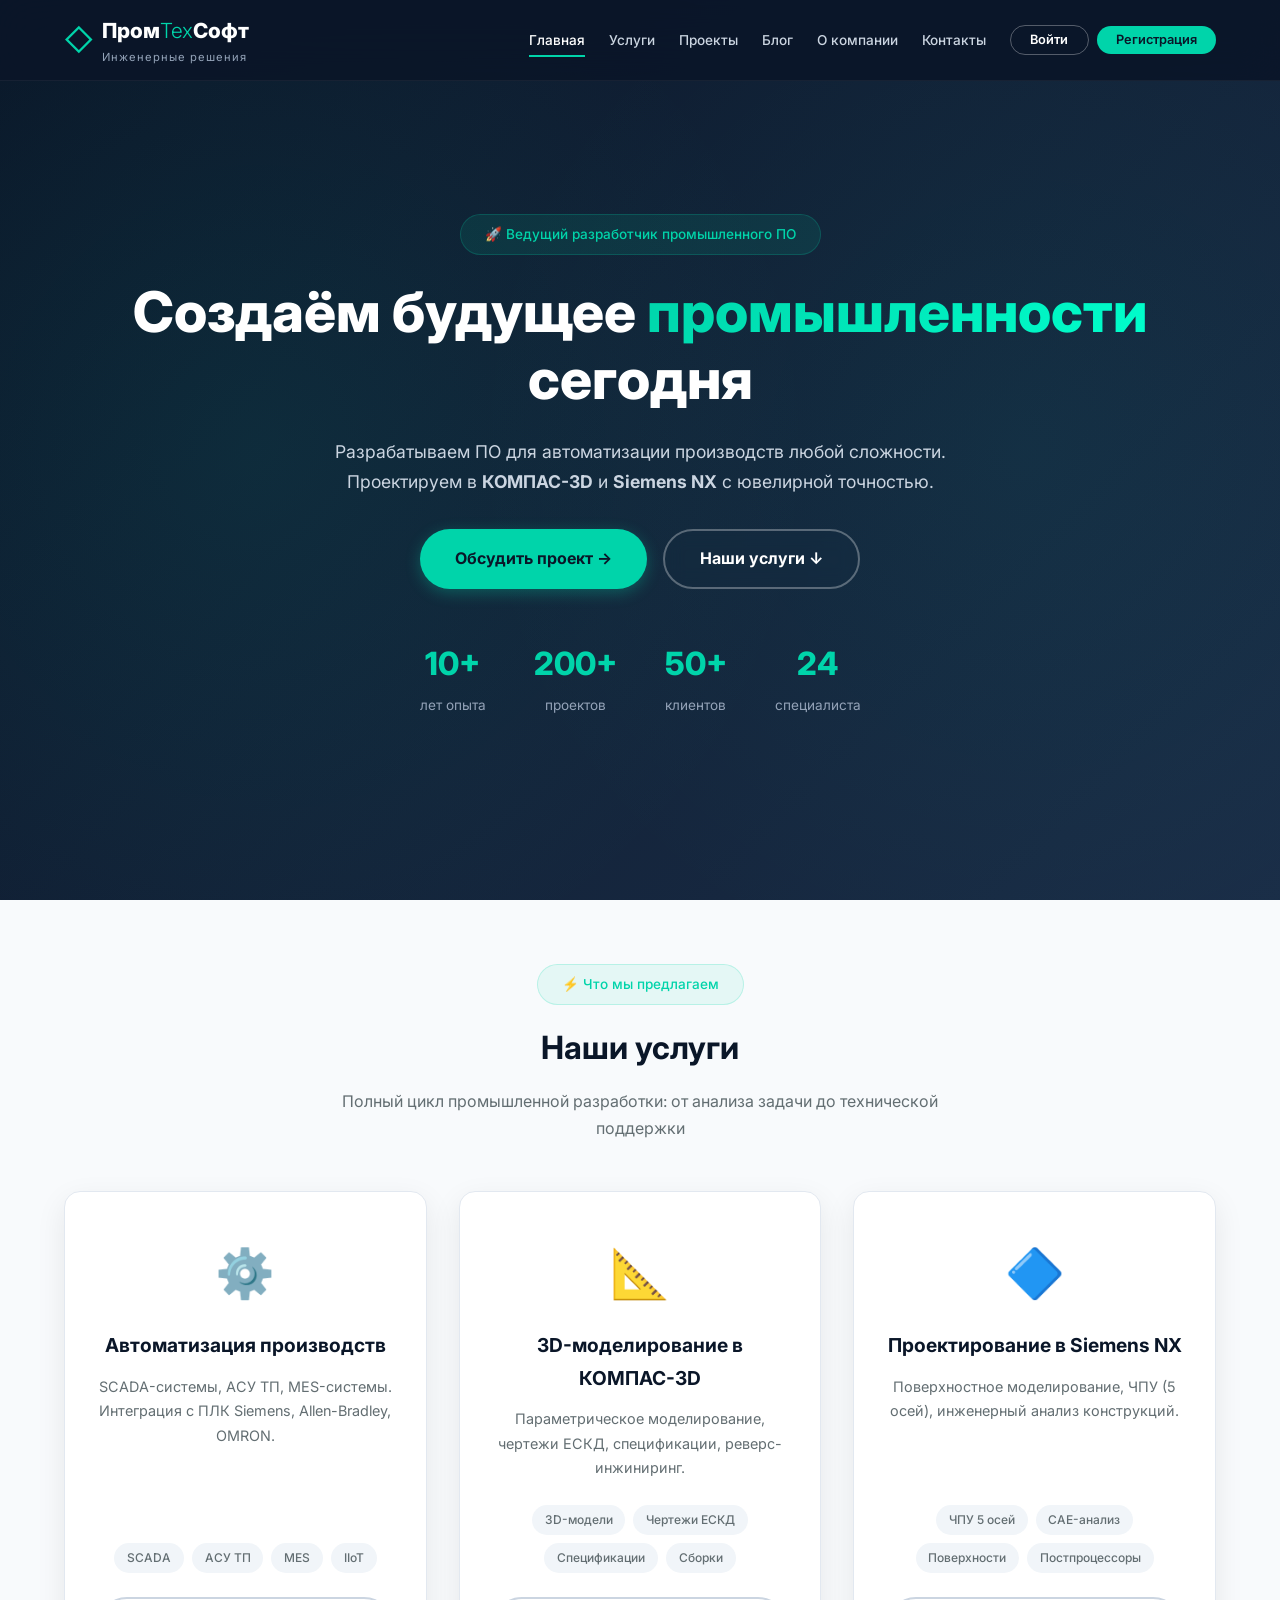
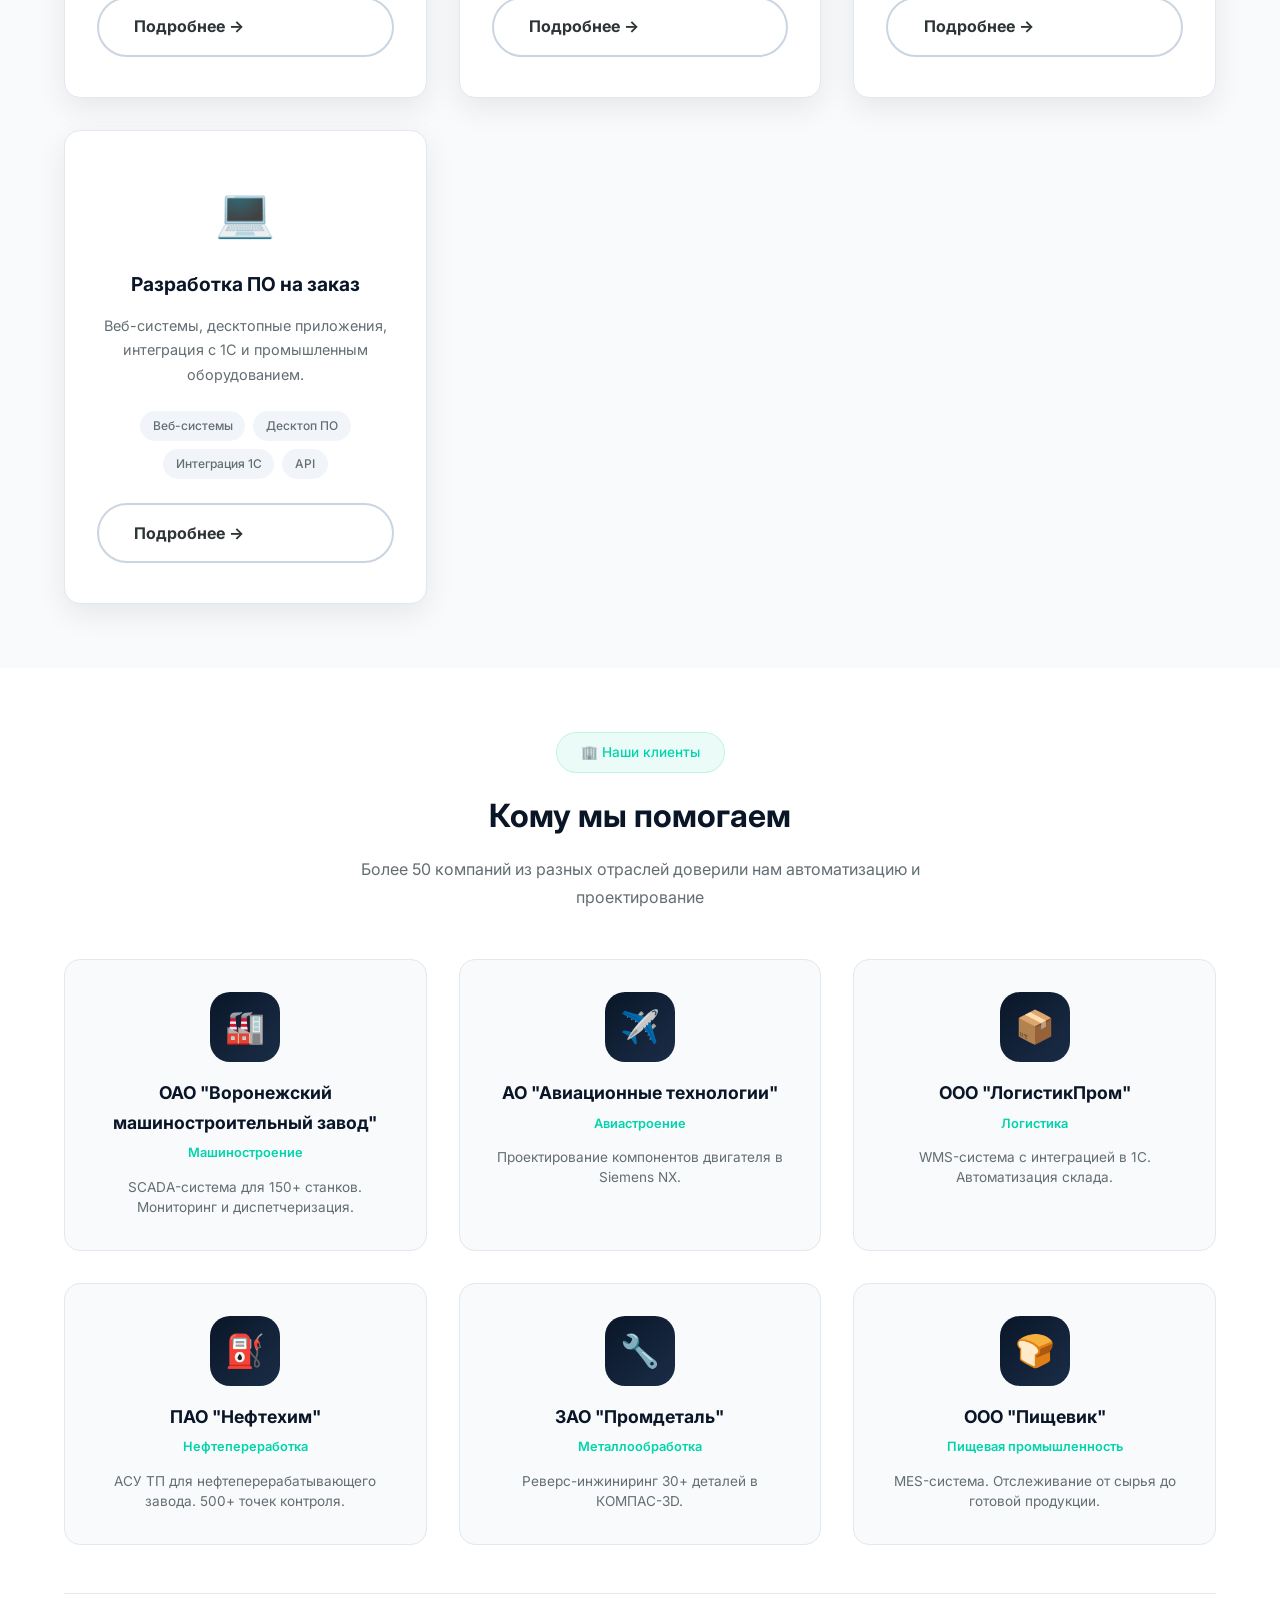
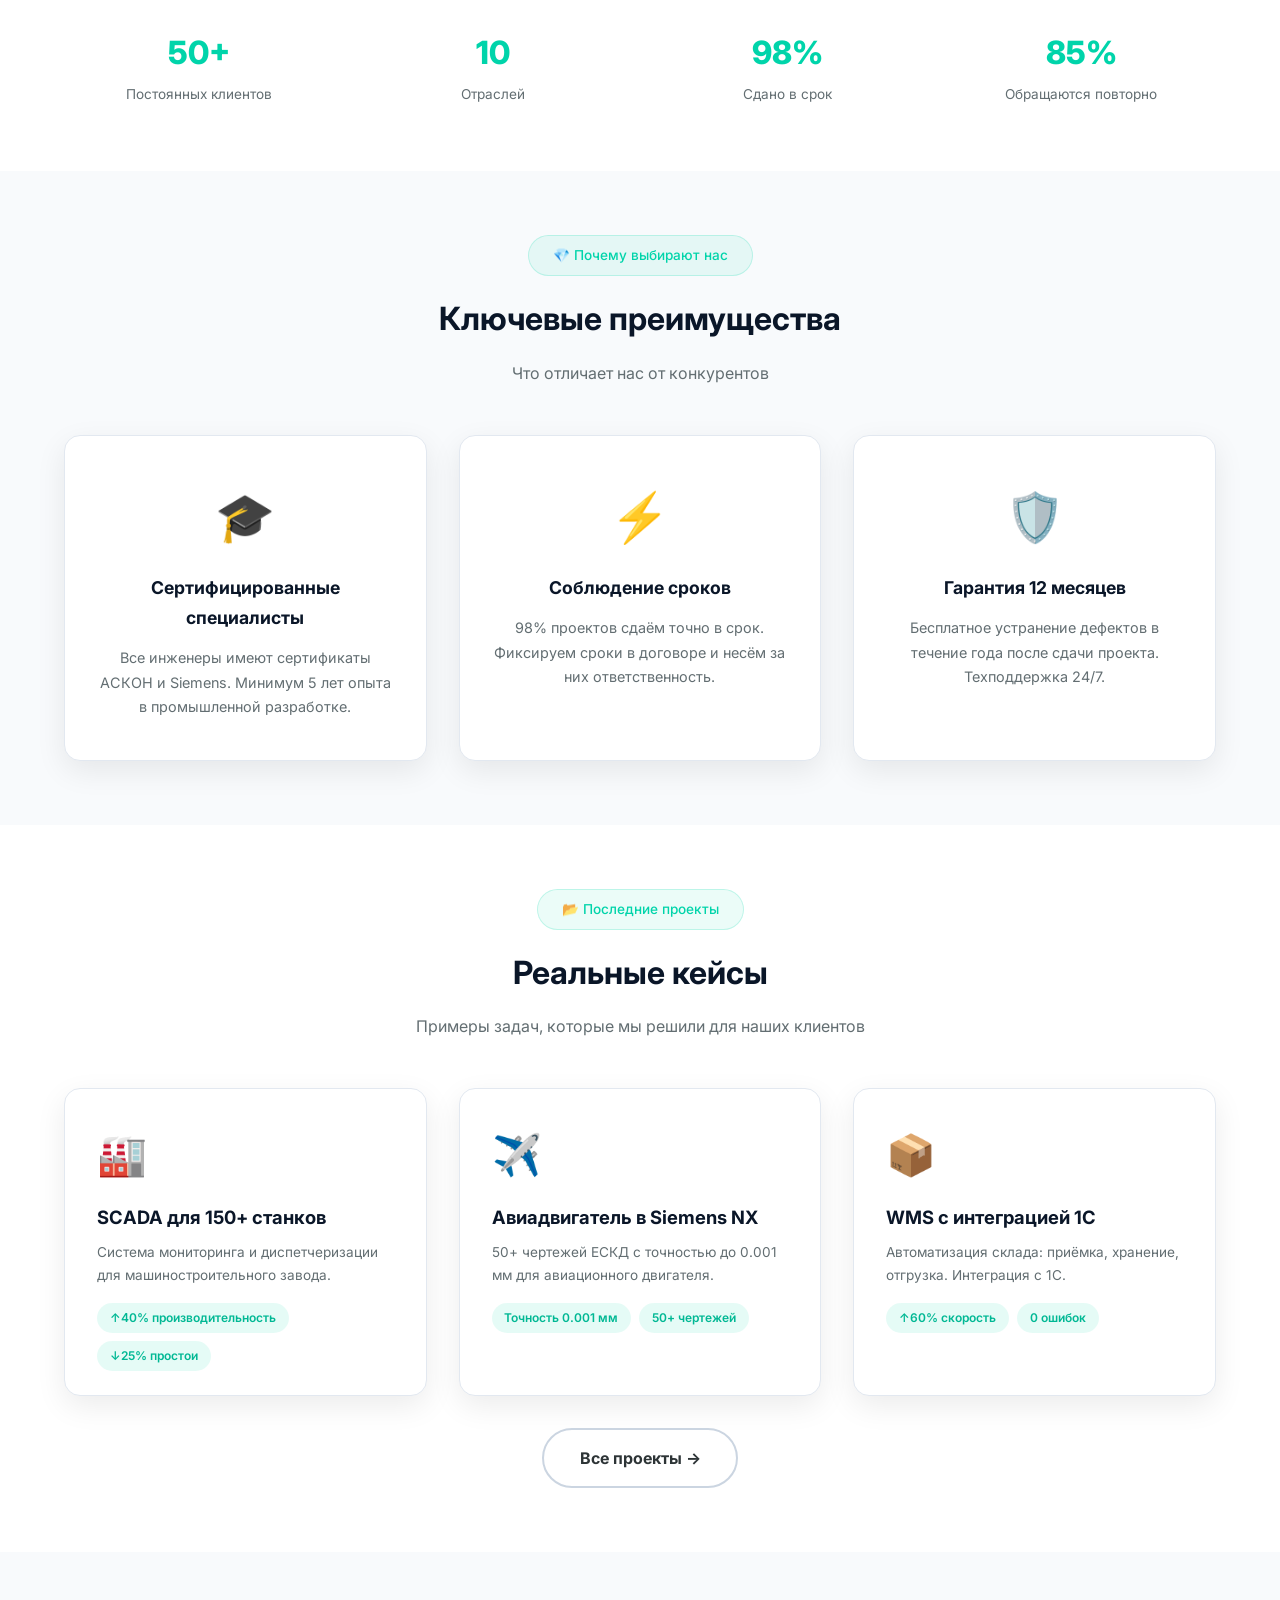
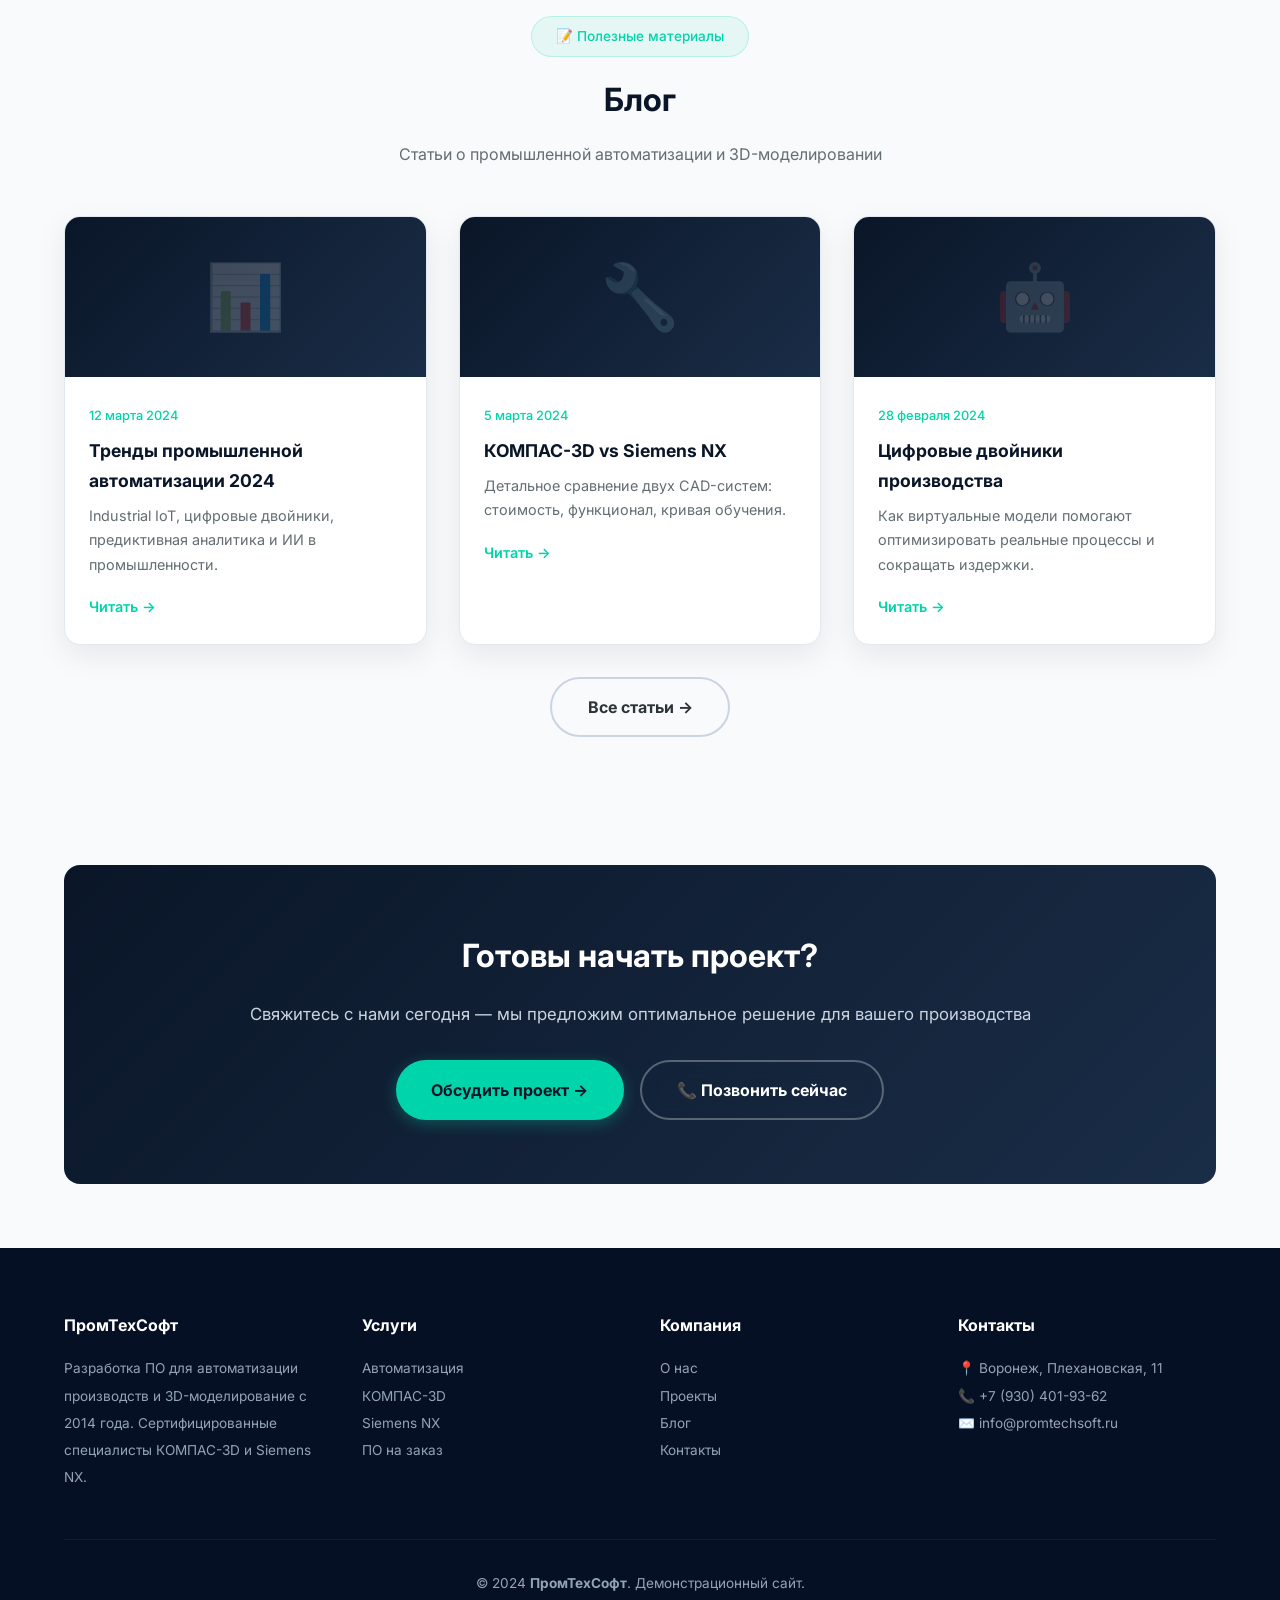
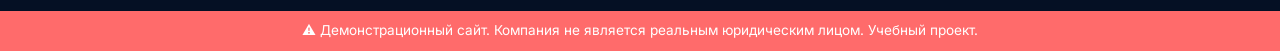
==== commit c5e4f540: "fix: restore index and repair auth API URL" ====
--- a/frontend/static/index.html
+++ b/frontend/static/index.html
@@ -10,6 +10,7 @@
     <link rel="stylesheet" href="animations.css">
     <link rel="preconnect" href="https://fonts.googleapis.com">
     <link href="https://fonts.googleapis.com/css2?family=Inter:wght@300;400;500;600;700;800;900&display=swap" rel="stylesheet">
+
 
     <meta property="og:title" content="ПромТехСофт — автоматизация производств и 3D-моделирование">
     <meta property="og:description" content="Разработка ПО и услуги проектирования в КОМПАС-3D и Siemens NX.">
@@ -82,313 +83,1415 @@
             padding: 0.5rem;
             font-size: 0.85rem;
         }
+
+        /* Шапка */
+        .header {
+            background: rgba(10, 22, 40, 0.9);
+            backdrop-filter: blur(20px);
+            color: white;
+            padding: 0.8rem 0;
+            position: fixed;
+            top: 0;
+            width: 100%;
+            z-index: 1000;
+            border-bottom: 1px solid rgba(255,255,255,0.05);
+            transition: var(--transition);
+        }
+
+        .header.scrolled {
+            background: rgba(10, 22, 40, 0.98);
+            box-shadow: 0 10px 40px rgba(0,0,0,0.3);
+            padding: 0.5rem 0;
+        }
+
+        .navbar { display: flex; justify-content: space-between; align-items: center; }
+        .logo { display: flex; align-items: center; gap: 0.5rem; text-decoration: none; color: white; }
+        .logo-icon { font-size: 1.8rem; color: var(--accent); }
+        .logo h1 { font-size: 1.3rem; font-weight: 800; }
+        .logo h1 span { color: var(--accent); font-weight: 300; }
+        .tagline { font-size: 0.7rem; color: var(--gray-400); letter-spacing: 1px; }
+
+        .nav-menu { display: flex; list-style: none; gap: 1.5rem; align-items: center; }
+        .nav-menu a { color: var(--gray-300); text-decoration: none; font-weight: 500; font-size: 0.85rem; padding: 0.4rem 0; border-bottom: 2px solid transparent; transition: var(--transition); }
+        .nav-menu a:hover, .nav-menu a.active { color: white; border-bottom-color: var(--accent); }
+
+        /* ===== КНОПКИ АВТОРИЗАЦИИ ===== */
+        .auth-buttons {
+            display: flex;
+            gap: 0.5rem;
+            align-items: center;
+        }
+
+        .auth-buttons .btn-sm {
+            padding: 0.4rem 1.2rem;
+            font-size: 0.8rem;
+            border-radius: 50px;
+            font-weight: 600;
+            cursor: pointer;
+            transition: var(--transition);
+            font-family: inherit;
+            border: none;
+        }
+
+        .auth-buttons .btn-outline-sm {
+            border: 1px solid rgba(255,255,255,0.3);
+            color: white;
+            background: transparent;
+        }
+
+        .auth-buttons .btn-outline-sm:hover {
+            background: rgba(255,255,255,0.1);
+            border-color: white;
+        }
+
+        .auth-buttons .btn-primary-sm {
+            background: var(--accent);
+            color: var(--primary);
+        }
+
+        .auth-buttons .btn-primary-sm:hover {
+            background: var(--accent-hover);
+            transform: translateY(-2px);
+        }
+
+        .auth-buttons .user-name {
+            color: var(--accent);
+            font-weight: 500;
+            font-size: 0.85rem;
+            margin-right: 0.3rem;
+        }
+
+        .burger { display: none; flex-direction: column; gap: 5px; background: none; border: none; cursor: pointer; padding: 5px; }
+        .burger span { width: 25px; height: 2px; background: white; display: block; transition: var(--transition); }
+        .burger.active span:nth-child(1) { transform: rotate(45deg) translate(5px, 5px); }
+        .burger.active span:nth-child(2) { opacity: 0; }
+        .burger.active span:nth-child(3) { transform: rotate(-45deg) translate(5px, -5px); }
+
+        /* ===== МОДАЛЬНЫЕ ОКНА ===== */
+        .modal-overlay {
+            position: fixed;
+            top: 0;
+            left: 0;
+            width: 100%;
+            height: 100%;
+            background: rgba(10, 22, 40, 0.85);
+            backdrop-filter: blur(10px);
+            -webkit-backdrop-filter: blur(10px);
+            z-index: 9999;
+            display: none;
+            align-items: center;
+            justify-content: center;
+            padding: 20px;
+        }
+
+        .modal-overlay.active {
+            display: flex;
+        }
+
+        .modal-overlay.active .modal {
+            transform: scale(1) translateY(0);
+            opacity: 1;
+        }
+
+        .modal {
+            background: #ffffff;
+            border-radius: 20px;
+            max-width: 460px;
+            width: 100%;
+            max-height: 90vh;
+            overflow: hidden;
+            box-shadow: 0 30px 60px rgba(0, 0, 0, 0.3);
+            transform: scale(0.9) translateY(20px);
+            opacity: 0;
+            transition: transform 0.3s cubic-bezier(0.34, 1.56, 0.64, 1), opacity 0.3s ease;
+        }
+
+        .modal-header {
+            display: flex;
+            justify-content: space-between;
+            align-items: center;
+            padding: 1.2rem 1.5rem;
+            border-bottom: 1px solid var(--gray-200);
+            background: #ffffff;
+        }
+
+        .modal-header h3 {
+            margin: 0;
+            color: var(--primary);
+            font-size: 1.2rem;
+            font-weight: 700;
+        }
+
+        .modal-close {
+            width: 34px;
+            height: 34px;
+            border-radius: 50%;
+            border: none;
+            background: var(--gray-100);
+            font-size: 1.2rem;
+            cursor: pointer;
+            transition: all 0.3s ease;
+            display: flex;
+            align-items: center;
+            justify-content: center;
+            color: var(--text);
+        }
+
+        .modal-close:hover {
+            background: #ff4757;
+            color: white;
+            transform: rotate(90deg);
+        }
+
+        .modal-body {
+            padding: 1.5rem;
+            overflow-y: auto;
+            max-height: calc(90vh - 80px);
+        }
+
+        .modal-body .form-group {
+            margin-bottom: 1rem;
+        }
+
+        .modal-body .form-group label {
+            display: block;
+            font-weight: 500;
+            margin-bottom: 0.3rem;
+            color: var(--text);
+            font-size: 0.9rem;
+        }
+
+        .modal-body .form-group input {
+            width: 100%;
+            padding: 0.75rem 1rem;
+            border: 2px solid var(--gray-200);
+            border-radius: 10px;
+            font-size: 0.95rem;
+            transition: all 0.3s ease;
+            font-family: inherit;
+            background: var(--gray-50);
+            color: var(--text);
+        }
+
+        .modal-body .form-group input:focus {
+            outline: none;
+            border-color: var(--accent);
+            background: #ffffff;
+            box-shadow: 0 0 0 4px rgba(0, 212, 170, 0.1);
+        }
+
+        .modal-body .btn {
+            width: 100%;
+            justify-content: center;
+            padding: 0.8rem;
+            font-size: 1rem;
+            border-radius: 50px;
+            font-weight: 700;
+            cursor: pointer;
+            transition: all 0.3s ease;
+            font-family: inherit;
+            border: none;
+        }
+
+        .modal-body .btn-primary {
+            background: var(--accent);
+            color: var(--primary);
+        }
+
+        .modal-body .btn-primary:hover {
+            background: var(--accent-hover);
+            transform: translateY(-2px);
+            box-shadow: 0 8px 25px rgba(0, 212, 170, 0.4);
+        }
+
+        .modal-body .auth-switch {
+            text-align: center;
+            margin-top: 1rem;
+            font-size: 0.85rem;
+            color: var(--text-light);
+        }
+
+        .modal-body .auth-switch a {
+            color: var(--accent);
+            text-decoration: none;
+            font-weight: 600;
+            cursor: pointer;
+        }
+
+        .modal-body .auth-switch a:hover {
+            text-decoration: underline;
+        }
+
+        .notification-toast {
+            position: fixed;
+            bottom: 30px;
+            left: 50%;
+            transform: translateX(-50%);
+            padding: 0.8rem 2rem;
+            border-radius: 12px;
+            background: var(--accent);
+            color: white;
+            font-weight: 500;
+            box-shadow: 0 10px 30px rgba(0, 0, 0, 0.2);
+            z-index: 10000;
+            animation: notifIn 0.3s ease;
+            max-width: 90%;
+            text-align: center;
+        }
+
+        .notification-toast.error {
+            background: #ff4757;
+        }
+
+        @keyframes notifIn {
+            from { transform: translateX(-50%) translateY(20px); opacity: 0; }
+            to { transform: translateX(-50%) translateY(0); opacity: 1; }
+        }
+
+        @keyframes notifOut {
+            from { transform: translateX(-50%) translateY(0); opacity: 1; }
+            to { transform: translateX(-50%) translateY(20px); opacity: 0; }
+        }
+
+        /* Hero */
+        .hero {
+            background: linear-gradient(135deg, var(--primary), #1a2d47);
+            color: white;
+            padding: 8rem 0 6rem;
+            text-align: center;
+            position: relative;
+            overflow: hidden;
+        }
+
+        .hero-bg {
+            position: absolute;
+            top: 0; left: 0; right: 0; bottom: 0;
+            background:
+                    radial-gradient(circle at 20% 50%, rgba(0, 212, 170, 0.08) 0%, transparent 50%),
+                    radial-gradient(circle at 80% 50%, rgba(0, 240, 200, 0.05) 0%, transparent 50%);
+        }
+
+        .badge {
+            display: inline-block;
+            background: rgba(0, 212, 170, 0.1);
+            color: var(--accent);
+            padding: 0.5rem 1.5rem;
+            border-radius: 50px;
+            font-size: 0.85rem;
+            font-weight: 500;
+            border: 1px solid rgba(0, 212, 170, 0.2);
+            margin-bottom: 1.5rem;
+            position: relative;
+        }
+
+        .hero h2 {
+            font-size: clamp(2rem, 5vw, 3.5rem);
+            font-weight: 800;
+            line-height: 1.2;
+            margin-bottom: 1.5rem;
+            position: relative;
+        }
+
+        .highlight {
+            background: linear-gradient(135deg, var(--accent), #00ffcc);
+            -webkit-background-clip: text;
+            -webkit-text-fill-color: transparent;
+            background-clip: text;
+        }
+
+        .hero p {
+            font-size: 1.1rem;
+            color: var(--gray-300);
+            max-width: 700px;
+            margin: 0 auto 2rem;
+            position: relative;
+        }
+
+        .hero-buttons {
+            display: flex;
+            gap: 1rem;
+            justify-content: center;
+            margin-bottom: 3rem;
+            flex-wrap: wrap;
+            position: relative;
+        }
+
+        .hero-stats {
+            display: flex;
+            justify-content: center;
+            gap: 3rem;
+            flex-wrap: wrap;
+            position: relative;
+        }
+
+        .stat-item { text-align: center; }
+        .stat-value { font-size: 2rem; font-weight: 800; color: var(--accent); display: block; }
+        .stat-label { font-size: 0.85rem; color: var(--gray-400); }
+
+        section { padding: 4rem 0; }
+
+        /* Кнопки */
+        .btn {
+            display: inline-flex;
+            align-items: center;
+            gap: 0.5rem;
+            padding: 0.9rem 2.2rem;
+            border-radius: 50px;
+            text-decoration: none;
+            font-weight: 700;
+            font-size: 1rem;
+            border: none;
+            cursor: pointer;
+            transition: var(--transition);
+            font-family: inherit;
+        }
+
+        .btn-primary {
+            background: var(--accent);
+            color: var(--primary);
+            box-shadow: 0 4px 15px rgba(0, 212, 170, 0.3);
+        }
+        .btn-primary:hover {
+            background: var(--accent-hover);
+            transform: translateY(-2px);
+            box-shadow: 0 8px 25px rgba(0, 212, 170, 0.4);
+        }
+
+        .btn-outline {
+            border: 2px solid rgba(255,255,255,0.3);
+            color: white;
+            background: transparent;
+        }
+        .btn-outline:hover {
+            background: rgba(255,255,255,0.1);
+            border-color: white;
+            transform: translateY(-2px);
+        }
+
+        .btn-outline-dark {
+            border: 2px solid var(--gray-300);
+            color: var(--text);
+            background: transparent;
+        }
+        .btn-outline-dark:hover {
+            background: var(--primary);
+            color: white;
+            border-color: var(--primary);
+        }
+
+        /* Заголовки секций */
+        .section-header {
+            text-align: center;
+            margin-bottom: 3rem;
+        }
+        .section-header .badge { margin-bottom: 1rem; background: rgba(0, 212, 170, 0.08); }
+        .section-header h2 { font-size: 2rem; color: var(--primary); margin-bottom: 0.8rem; }
+        .section-header p { color: var(--text-light); max-width: 600px; margin: 0 auto; }
+
+        /* Услуги */
+        .services-grid {
+            display: grid;
+            grid-template-columns: repeat(auto-fit, minmax(280px, 1fr));
+            gap: 2rem;
+        }
+
+        .service-card {
+            background: white;
+            padding: 2.5rem 2rem;
+            border-radius: var(--radius);
+            box-shadow: var(--shadow);
+            text-align: center;
+            transition: var(--transition);
+            border: 1px solid var(--gray-200);
+            display: flex;
+            flex-direction: column;
+            position: relative;
+            overflow: hidden;
+        }
+
+        .service-card::before {
+            content: '';
+            position: absolute;
+            top: 0; left: 0; right: 0;
+            height: 3px;
+            background: linear-gradient(90deg, var(--accent), #00ffcc);
+            transform: scaleX(0);
+            transform-origin: left;
+            transition: transform 0.4s ease;
+        }
+
+        .service-card:hover::before { transform: scaleX(1); }
+        .service-card:hover {
+            transform: translateY(-8px);
+            box-shadow: var(--shadow-hover);
+        }
+
+        .service-icon { font-size: 3rem; margin-bottom: 1rem; display: block; }
+        .service-card h3 { font-size: 1.2rem; margin-bottom: 0.8rem; color: var(--primary); }
+        .service-card p { color: var(--text-light); font-size: 0.9rem; margin-bottom: 1.5rem; flex-grow: 1; }
+
+        .service-features {
+            display: flex;
+            gap: 0.5rem;
+            justify-content: center;
+            flex-wrap: wrap;
+            margin-bottom: 1.5rem;
+            list-style: none;
+        }
+        .service-features li {
+            background: var(--gray-100);
+            padding: 0.3rem 0.8rem;
+            border-radius: 20px;
+            font-size: 0.75rem;
+            color: var(--text-light);
+            font-weight: 500;
+        }
+
+        /* Клиенты */
+        .clients-section { background: white; }
+        .clients-grid {
+            display: grid;
+            grid-template-columns: repeat(auto-fill, minmax(280px, 1fr));
+            gap: 2rem;
+        }
+
+        .client-card {
+            background: var(--gray-50);
+            padding: 2rem;
+            border-radius: var(--radius);
+            text-align: center;
+            transition: var(--transition);
+            border: 1px solid var(--gray-200);
+        }
+        .client-card:hover {
+            transform: translateY(-5px);
+            box-shadow: var(--shadow-hover);
+            background: white;
+        }
+
+        .client-logo {
+            width: 70px;
+            height: 70px;
+            border-radius: 20px;
+            background: linear-gradient(135deg, var(--primary), #1a2d47);
+            display: flex;
+            align-items: center;
+            justify-content: center;
+            font-size: 2rem;
+            margin: 0 auto 1rem;
+            color: white;
+        }
+
+        .client-name { font-weight: 700; color: var(--primary); font-size: 1.1rem; margin-bottom: 0.3rem; }
+        .client-industry { color: var(--accent); font-size: 0.8rem; font-weight: 600; margin-bottom: 0.8rem; }
+        .client-work { color: var(--text-light); font-size: 0.85rem; line-height: 1.5; }
+
+        .clients-stats {
+            display: grid;
+            grid-template-columns: repeat(4, 1fr);
+            gap: 1.5rem;
+            margin-top: 3rem;
+            padding-top: 2rem;
+            border-top: 1px solid var(--gray-200);
+        }
+        .client-stat { text-align: center; }
+        .client-stat-value { font-size: 2rem; font-weight: 800; color: var(--accent); display: block; }
+        .client-stat-label { font-size: 0.85rem; color: var(--text-light); }
+
+        /* Преимущества */
+        .advantages-grid {
+            display: grid;
+            grid-template-columns: repeat(3, 1fr);
+            gap: 2rem;
+        }
+
+        .advantage-card {
+            background: white;
+            padding: 2.5rem 2rem;
+            border-radius: var(--radius);
+            box-shadow: var(--shadow);
+            border: 1px solid var(--gray-200);
+            text-align: center;
+            transition: var(--transition);
+        }
+        .advantage-card:hover {
+            transform: translateY(-5px);
+            box-shadow: var(--shadow-hover);
+        }
+
+        .advantage-icon { font-size: 3rem; margin-bottom: 1rem; display: block; }
+        .advantage-card h3 { color: var(--primary); margin-bottom: 0.8rem; font-size: 1.1rem; }
+        .advantage-card p { color: var(--text-light); font-size: 0.9rem; }
+
+        /* Проекты на главной */
+        .projects-preview {
+            display: grid;
+            grid-template-columns: repeat(3, 1fr);
+            gap: 2rem;
+        }
+
+        .project-preview-card {
+            background: white;
+            border-radius: var(--radius);
+            overflow: hidden;
+            box-shadow: var(--shadow);
+            border: 1px solid var(--gray-200);
+            transition: var(--transition);
+        }
+        .project-preview-card:hover {
+            transform: translateY(-8px);
+            box-shadow: var(--shadow-hover);
+        }
+
+        .project-preview-header { padding: 2rem 2rem 0; }
+        .project-preview-icon { font-size: 2.5rem; margin-bottom: 0.8rem; }
+        .project-preview-title { font-size: 1.15rem; font-weight: 700; color: var(--primary); margin-bottom: 0.5rem; }
+        .project-preview-desc { color: var(--text-light); font-size: 0.85rem; padding: 0 2rem; margin-bottom: 1rem; }
+        .project-preview-results { display: flex; gap: 0.5rem; padding: 0 2rem 1.5rem; flex-wrap: wrap; }
+        .preview-result {
+            background: rgba(0, 212, 170, 0.1);
+            color: #00b894;
+            padding: 0.3rem 0.8rem;
+            border-radius: 20px;
+            font-size: 0.75rem;
+            font-weight: 600;
+        }
+
+        /* Блог на главной */
+        .blog-grid {
+            display: grid;
+            grid-template-columns: repeat(3, 1fr);
+            gap: 2rem;
+        }
+
+        .blog-card {
+            background: white;
+            border-radius: var(--radius);
+            overflow: hidden;
+            box-shadow: var(--shadow);
+            transition: var(--transition);
+            border: 1px solid var(--gray-200);
+        }
+        .blog-card:hover {
+            transform: translateY(-5px);
+            box-shadow: var(--shadow-hover);
+        }
+
+        .blog-card-image {
+            height: 160px;
+            display: flex;
+            align-items: center;
+            justify-content: center;
+            font-size: 4rem;
+            background: linear-gradient(135deg, var(--primary), #1a2d47);
+            color: rgba(255,255,255,0.2);
+        }
+
+        .blog-card-content { padding: 1.5rem; }
+        .blog-card-date { font-size: 0.8rem; color: var(--accent); font-weight: 500; }
+        .blog-card h3 { font-size: 1.1rem; margin: 0.5rem 0; color: var(--primary); }
+        .blog-card p { font-size: 0.9rem; color: var(--text-light); margin-bottom: 1rem; }
+        .blog-link { color: var(--accent); text-decoration: none; font-weight: 600; font-size: 0.9rem; }
+
+        /* CTA */
+        .cta {
+            background: linear-gradient(135deg, var(--primary), #1a2d47);
+            color: white;
+            text-align: center;
+            padding: 4rem 0;
+            border-radius: var(--radius);
+        }
+        .cta h2 { font-size: 2rem; margin-bottom: 1rem; }
+        .cta p { color: var(--gray-300); margin-bottom: 2rem; font-size: 1.05rem; }
+        .cta-buttons { display: flex; gap: 1rem; justify-content: center; flex-wrap: wrap; }
+
+        /* Футер */
+        .footer {
+            background: #051024;
+            color: var(--gray-400);
+            padding: 4rem 0 1rem;
+        }
+
+        .footer-grid {
+            display: grid;
+            grid-template-columns: repeat(auto-fit, minmax(200px, 1fr));
+            gap: 2.5rem;
+            margin-bottom: 3rem;
+        }
+
+        .footer-col h4 { color: white; margin-bottom: 1rem; font-size: 1rem; }
+        .footer-col p, .footer-col a { color: var(--gray-400); font-size: 0.85rem; text-decoration: none; line-height: 2; }
+        .footer-col a:hover { color: var(--accent); }
+
+        .footer-bottom { text-align: center; padding-top: 2rem; border-top: 1px solid rgba(255,255,255,0.05); font-size: 0.85rem; }
+
+        .scroll-top {
+            position: fixed;
+            bottom: 30px;
+            right: 30px;
+            width: 50px;
+            height: 50px;
+            background: var(--accent);
+            color: var(--primary);
+            border: none;
+            border-radius: 50%;
+            font-size: 1.5rem;
+            cursor: pointer;
+            opacity: 0;
+            pointer-events: none;
+            transition: var(--transition);
+            z-index: 999;
+            display: flex;
+            align-items: center;
+            justify-content: center;
+            font-weight: 700;
+        }
+        .scroll-top.visible { opacity: 1; pointer-events: all; }
+
+        .text-center { text-align: center; }
+
+        @media (max-width: 768px) {
+            .burger { display: flex; }
+            .nav-menu {
+                display: none;
+                position: fixed;
+                top: 60px;
+                left: 0;
+                right: 0;
+                background: var(--primary);
+                flex-direction: column;
+                padding: 2rem;
+                text-align: center;
+                gap: 1rem;
+                z-index: 1000;
+                box-shadow: 0 20px 40px rgba(0,0,0,0.3);
+            }
+            .nav-menu.active { display: flex; }
+            .nav-menu .auth-buttons { flex-direction: column; width: 100%; }
+            .nav-menu .auth-buttons .btn-sm { width: 100%; justify-content: center; }
+
+            .hero { padding: 6rem 0 4rem; min-height: auto; }
+            .hero h2 { font-size: 1.8rem; }
+            .hero-stats { gap: 1.5rem; }
+            .services-grid { grid-template-columns: 1fr; }
+            .advantages-grid { grid-template-columns: 1fr; }
+            .projects-preview { grid-template-columns: 1fr; }
+            .blog-grid { grid-template-columns: 1fr; }
+            .clients-stats { grid-template-columns: repeat(2, 1fr); }
+            .footer-grid { grid-template-columns: 1fr 1fr; }
+
+            .auth-buttons .user-name { display: none; }
+        }
+
+        @media (max-width: 480px) {
+            .clients-grid { grid-template-columns: 1fr; }
+            .clients-stats { grid-template-columns: 1fr; }
+        }
     </style>
 </head>
 <body>
-    <!-- ВАЖНО: ниже находится существующая разметка сайта. -->
-    <!-- Authentication logic is defined at the end of this document. -->
-
-    <!-- ===== МОДАЛЬНОЕ ОКНО ВХОДА ===== -->
-    <div class="modal-overlay" id="loginModal">
-        <div class="modal">
-            <div class="modal-header">
-                <h3>🔐 Вход</h3>
-                <button class="modal-close" type="button" onclick="closeModal('loginModal')">✕</button>
-            </div>
-            <div class="modal-body">
-                <form id="loginForm">
-                    <div class="form-group">
-                        <label for="loginUsername">Имя пользователя</label>
-                        <input type="text" id="loginUsername" placeholder="Введите имя пользователя" autocomplete="username" required>
+<header class="header" id="header">
+    <div class="container">
+        <nav class="navbar">
+            <a href="index.html" class="logo">
+                <span class="logo-icon">◇</span>
+                <div>
+                    <h1>Пром<span>Тех</span>Софт</h1>
+                    <p class="tagline">Инженерные решения</p>
+                </div>
+            </a>
+            <ul class="nav-menu" id="navMenu">
+                <li><a href="index.html" class="active">Главная</a></li>
+                <li><a href="services.html">Услуги</a></li>
+                <li><a href="projects.html">Проекты</a></li>
+                <li><a href="blog.html">Блог</a></li>
+                <li><a href="about.html">О компании</a></li>
+                <li><a href="contacts.html">Контакты</a></li>
+                <li>
+                    <div class="auth-buttons" id="authButtons">
+                        <button class="btn-sm btn-outline-sm" onclick="openLogin()">Войти</button>
+                        <button class="btn-sm btn-primary-sm" onclick="openRegister()">Регистрация</button>
                     </div>
-                    <div class="form-group">
-                        <label for="loginPassword">Пароль</label>
-                        <input type="password" id="loginPassword" placeholder="Введите пароль" autocomplete="current-password" required>
+                </li>
+            </ul>
+            <button class="burger" id="burger" aria-label="Меню">
+                <span></span><span></span><span></span>
+            </button>
+        </nav>
+    </div>
+</header>
+
+<main>
+    <!-- Hero -->
+    <section class="hero">
+        <div class="hero-bg"></div>
+        <div class="container">
+            <span class="badge">🚀 Ведущий разработчик промышленного ПО</span>
+            <h2>Создаём будущее <span class="highlight">промышленности</span> сегодня</h2>
+            <p>Разрабатываем ПО для автоматизации производств любой сложности. Проектируем в <strong>КОМПАС-3D</strong> и <strong>Siemens NX</strong> с ювелирной точностью.</p>
+            <div class="hero-buttons">
+                <a href="contacts.html" class="btn btn-primary">Обсудить проект →</a>
+                <a href="services.html" class="btn btn-outline">Наши услуги ↓</a>
+            </div>
+            <div class="hero-stats">
+                <div class="stat-item">
+                    <span class="stat-value">10+</span>
+                    <span class="stat-label">лет опыта</span>
+                </div>
+                <div class="stat-item">
+                    <span class="stat-value">200+</span>
+                    <span class="stat-label">проектов</span>
+                </div>
+                <div class="stat-item">
+                    <span class="stat-value">50+</span>
+                    <span class="stat-label">клиентов</span>
+                </div>
+                <div class="stat-item">
+                    <span class="stat-value">24</span>
+                    <span class="stat-label">специалиста</span>
+                </div>
+            </div>
+        </div>
+    </section>
+
+    <!-- Услуги -->
+    <section>
+        <div class="container">
+            <div class="section-header">
+                <span class="badge">⚡ Что мы предлагаем</span>
+                <h2>Наши услуги</h2>
+                <p>Полный цикл промышленной разработки: от анализа задачи до технической поддержки</p>
+            </div>
+            <div class="services-grid">
+                <article class="service-card">
+                    <span class="service-icon">⚙️</span>
+                    <h3>Автоматизация производств</h3>
+                    <p>SCADA-системы, АСУ ТП, MES-системы. Интеграция с ПЛК Siemens, Allen-Bradley, OMRON.</p>
+                    <ul class="service-features">
+                        <li>SCADA</li>
+                        <li>АСУ ТП</li>
+                        <li>MES</li>
+                        <li>IIoT</li>
+                    </ul>
+                    <a href="services.html#automation" class="btn btn-outline-dark">Подробнее →</a>
+                </article>
+                <article class="service-card">
+                    <span class="service-icon">📐</span>
+                    <h3>3D-моделирование в КОМПАС-3D</h3>
+                    <p>Параметрическое моделирование, чертежи ЕСКД, спецификации, реверс-инжиниринг.</p>
+                    <ul class="service-features">
+                        <li>3D-модели</li>
+                        <li>Чертежи ЕСКД</li>
+                        <li>Спецификации</li>
+                        <li>Сборки</li>
+                    </ul>
+                    <a href="services.html#kompas" class="btn btn-outline-dark">Подробнее →</a>
+                </article>
+                <article class="service-card">
+                    <span class="service-icon">🔷</span>
+                    <h3>Проектирование в Siemens NX</h3>
+                    <p>Поверхностное моделирование, ЧПУ (5 осей), инженерный анализ конструкций.</p>
+                    <ul class="service-features">
+                        <li>ЧПУ 5 осей</li>
+                        <li>CAE-анализ</li>
+                        <li>Поверхности</li>
+                        <li>Постпроцессоры</li>
+                    </ul>
+                    <a href="services.html#nx" class="btn btn-outline-dark">Подробнее →</a>
+                </article>
+                <article class="service-card">
+                    <span class="service-icon">💻</span>
+                    <h3>Разработка ПО на заказ</h3>
+                    <p>Веб-системы, десктопные приложения, интеграция с 1С и промышленным оборудованием.</p>
+                    <ul class="service-features">
+                        <li>Веб-системы</li>
+                        <li>Десктоп ПО</li>
+                        <li>Интеграция 1С</li>
+                        <li>API</li>
+                    </ul>
+                    <a href="services.html#custom" class="btn btn-outline-dark">Подробнее →</a>
+                </article>
+            </div>
+        </div>
+    </section>
+
+    <!-- Клиенты -->
+    <section class="clients-section">
+        <div class="container">
+            <div class="section-header">
+                <span class="badge">🏢 Наши клиенты</span>
+                <h2>Кому мы помогаем</h2>
+                <p>Более 50 компаний из разных отраслей доверили нам автоматизацию и проектирование</p>
+            </div>
+            <div class="clients-grid">
+                <div class="client-card">
+                    <div class="client-logo">🏭</div>
+                    <div class="client-name">ОАО "Воронежский машиностроительный завод"</div>
+                    <div class="client-industry">Машиностроение</div>
+                    <div class="client-work">SCADA-система для 150+ станков. Мониторинг и диспетчеризация.</div>
+                </div>
+                <div class="client-card">
+                    <div class="client-logo">✈️</div>
+                    <div class="client-name">АО "Авиационные технологии"</div>
+                    <div class="client-industry">Авиастроение</div>
+                    <div class="client-work">Проектирование компонентов двигателя в Siemens NX.</div>
+                </div>
+                <div class="client-card">
+                    <div class="client-logo">📦</div>
+                    <div class="client-name">ООО "ЛогистикПром"</div>
+                    <div class="client-industry">Логистика</div>
+                    <div class="client-work">WMS-система с интеграцией в 1С. Автоматизация склада.</div>
+                </div>
+                <div class="client-card">
+                    <div class="client-logo">⛽</div>
+                    <div class="client-name">ПАО "Нефтехим"</div>
+                    <div class="client-industry">Нефтепереработка</div>
+                    <div class="client-work">АСУ ТП для нефтеперерабатывающего завода. 500+ точек контроля.</div>
+                </div>
+                <div class="client-card">
+                    <div class="client-logo">🔧</div>
+                    <div class="client-name">ЗАО "Промдеталь"</div>
+                    <div class="client-industry">Металлообработка</div>
+                    <div class="client-work">Реверс-инжиниринг 30+ деталей в КОМПАС-3D.</div>
+                </div>
+                <div class="client-card">
+                    <div class="client-logo">🍞</div>
+                    <div class="client-name">ООО "Пищевик"</div>
+                    <div class="client-industry">Пищевая промышленность</div>
+                    <div class="client-work">MES-система. Отслеживание от сырья до готовой продукции.</div>
+                </div>
+            </div>
+            <div class="clients-stats">
+                <div class="client-stat">
+                    <span class="client-stat-value">50+</span>
+                    <span class="client-stat-label">Постоянных клиентов</span>
+                </div>
+                <div class="client-stat">
+                    <span class="client-stat-value">10</span>
+                    <span class="client-stat-label">Отраслей</span>
+                </div>
+                <div class="client-stat">
+                    <span class="client-stat-value">98%</span>
+                    <span class="client-stat-label">Сдано в срок</span>
+                </div>
+                <div class="client-stat">
+                    <span class="client-stat-value">85%</span>
+                    <span class="client-stat-label">Обращаются повторно</span>
+                </div>
+            </div>
+        </div>
+    </section>
+
+    <!-- Преимущества -->
+    <section>
+        <div class="container">
+            <div class="section-header">
+                <span class="badge">💎 Почему выбирают нас</span>
+                <h2>Ключевые преимущества</h2>
+                <p>Что отличает нас от конкурентов</p>
+            </div>
+            <div class="advantages-grid">
+                <div class="advantage-card">
+                    <span class="advantage-icon">🎓</span>
+                    <h3>Сертифицированные специалисты</h3>
+                    <p>Все инженеры имеют сертификаты АСКОН и Siemens. Минимум 5 лет опыта в промышленной разработке.</p>
+                </div>
+                <div class="advantage-card">
+                    <span class="advantage-icon">⚡</span>
+                    <h3>Соблюдение сроков</h3>
+                    <p>98% проектов сдаём точно в срок. Фиксируем сроки в договоре и несём за них ответственность.</p>
+                </div>
+                <div class="advantage-card">
+                    <span class="advantage-icon">🛡️</span>
+                    <h3>Гарантия 12 месяцев</h3>
+                    <p>Бесплатное устранение дефектов в течение года после сдачи проекта. Техподдержка 24/7.</p>
+                </div>
+            </div>
+        </div>
+    </section>
+
+    <!-- Проекты -->
+    <section style="background: white;">
+        <div class="container">
+            <div class="section-header">
+                <span class="badge">📂 Последние проекты</span>
+                <h2>Реальные кейсы</h2>
+                <p>Примеры задач, которые мы решили для наших клиентов</p>
+            </div>
+            <div class="projects-preview">
+                <div class="project-preview-card">
+                    <div class="project-preview-header">
+                        <div class="project-preview-icon">🏭</div>
+                        <div class="project-preview-title">SCADA для 150+ станков</div>
                     </div>
-                    <button type="submit" class="btn btn-primary">Войти</button>
-                    <div class="auth-switch">
-                        Нет аккаунта? <a href="#" id="openRegisterFromLogin">Зарегистрируйтесь</a>
+                    <p class="project-preview-desc">Система мониторинга и диспетчеризации для машиностроительного завода.</p>
+                    <div class="project-preview-results">
+                        <span class="preview-result">↑40% производительность</span>
+                        <span class="preview-result">↓25% простои</span>
                     </div>
-                </form>
-            </div>
+                </div>
+                <div class="project-preview-card">
+                    <div class="project-preview-header">
+                        <div class="project-preview-icon">✈️</div>
+                        <div class="project-preview-title">Авиадвигатель в Siemens NX</div>
+                    </div>
+                    <p class="project-preview-desc">50+ чертежей ЕСКД с точностью до 0.001 мм для авиационного двигателя.</p>
+                    <div class="project-preview-results">
+                        <span class="preview-result">Точность 0.001 мм</span>
+                        <span class="preview-result">50+ чертежей</span>
+                    </div>
+                </div>
+                <div class="project-preview-card">
+                    <div class="project-preview-header">
+                        <div class="project-preview-icon">📦</div>
+                        <div class="project-preview-title">WMS с интеграцией 1С</div>
+                    </div>
+                    <p class="project-preview-desc">Автоматизация склада: приёмка, хранение, отгрузка. Интеграция с 1С.</p>
+                    <div class="project-preview-results">
+                        <span class="preview-result">↑60% скорость</span>
+                        <span class="preview-result">0 ошибок</span>
+                    </div>
+                </div>
+            </div>
+            <div class="text-center" style="margin-top: 2rem;">
+                <a href="projects.html" class="btn btn-outline-dark">Все проекты →</a>
+            </div>
+        </div>
+    </section>
+
+    <!-- Блог -->
+    <section>
+        <div class="container">
+            <div class="section-header">
+                <span class="badge">📝 Полезные материалы</span>
+                <h2>Блог</h2>
+                <p>Статьи о промышленной автоматизации и 3D-моделировании</p>
+            </div>
+            <div class="blog-grid">
+                <article class="blog-card">
+                    <div class="blog-card-image">📊</div>
+                    <div class="blog-card-content">
+                        <span class="blog-card-date">12 марта 2024</span>
+                        <h3>Тренды промышленной автоматизации 2024</h3>
+                        <p>Industrial IoT, цифровые двойники, предиктивная аналитика и ИИ в промышленности.</p>
+                        <a href="blog.html" class="blog-link">Читать →</a>
+                    </div>
+                </article>
+                <article class="blog-card">
+                    <div class="blog-card-image">🔧</div>
+                    <div class="blog-card-content">
+                        <span class="blog-card-date">5 марта 2024</span>
+                        <h3>КОМПАС-3D vs Siemens NX</h3>
+                        <p>Детальное сравнение двух CAD-систем: стоимость, функционал, кривая обучения.</p>
+                        <a href="blog.html" class="blog-link">Читать →</a>
+                    </div>
+                </article>
+                <article class="blog-card">
+                    <div class="blog-card-image">🤖</div>
+                    <div class="blog-card-content">
+                        <span class="blog-card-date">28 февраля 2024</span>
+                        <h3>Цифровые двойники производства</h3>
+                        <p>Как виртуальные модели помогают оптимизировать реальные процессы и сокращать издержки.</p>
+                        <a href="blog.html" class="blog-link">Читать →</a>
+                    </div>
+                </article>
+            </div>
+            <div class="text-center" style="margin-top: 2rem;">
+                <a href="blog.html" class="btn btn-outline-dark">Все статьи →</a>
+            </div>
+        </div>
+    </section>
+
+    <!-- CTA -->
+    <section>
+        <div class="container">
+            <div class="cta">
+                <h2>Готовы начать проект?</h2>
+                <p>Свяжитесь с нами сегодня — мы предложим оптимальное решение для вашего производства</p>
+                <div class="cta-buttons">
+                    <a href="contacts.html" class="btn btn-primary">Обсудить проект →</a>
+                    <a href="tel:+79304019362" class="btn btn-outline">📞 Позвонить сейчас</a>
+                </div>
+            </div>
+        </div>
+    </section>
+</main>
+
+<footer class="footer">
+    <div class="container">
+        <div class="footer-grid">
+            <div class="footer-col">
+                <h4>ПромТехСофт</h4>
+                <p>Разработка ПО для автоматизации производств и 3D-моделирование с 2014 года. Сертифицированные специалисты КОМПАС-3D и Siemens NX.</p>
+            </div>
+            <div class="footer-col">
+                <h4>Услуги</h4>
+                <p><a href="services.html">Автоматизация</a></p>
+                <p><a href="services.html">КОМПАС-3D</a></p>
+                <p><a href="services.html">Siemens NX</a></p>
+                <p><a href="services.html">ПО на заказ</a></p>
+            </div>
+            <div class="footer-col">
+                <h4>Компания</h4>
+                <p><a href="about.html">О нас</a></p>
+                <p><a href="projects.html">Проекты</a></p>
+                <p><a href="blog.html">Блог</a></p>
+                <p><a href="contacts.html">Контакты</a></p>
+            </div>
+            <div class="footer-col">
+                <h4>Контакты</h4>
+                <p>📍 Воронеж, Плехановская, 11</p>
+                <p>📞 +7 (930) 401-93-62</p>
+                <p>✉️ info@promtechsoft.ru</p>
+            </div>
+        </div>
+        <div class="footer-bottom">
+            <p>© 2024 <strong>ПромТехСофт</strong>. Демонстрационный сайт.</p>
         </div>
     </div>
-
-    <!-- ===== МОДАЛЬНОЕ ОКНО РЕГИСТРАЦИИ ===== -->
-    <div class="modal-overlay" id="registerModal">
-        <div class="modal">
-            <div class="modal-header">
-                <h3>📝 Регистрация</h3>
-                <button class="modal-close" type="button" onclick="closeModal('registerModal')">✕</button>
-            </div>
-            <div class="modal-body">
-                <form id="registerForm">
-                    <div class="form-group">
-                        <label for="regUsername">Имя пользователя *</label>
-                        <input type="text" id="regUsername" placeholder="От 3 до 50 символов" autocomplete="username" required minlength="3" maxlength="50">
-                    </div>
-                    <div class="form-group">
-                        <label for="regEmail">Email *</label>
-                        <input type="email" id="regEmail" placeholder="example@mail.com" autocomplete="email" required>
-                    </div>
-                    <div class="form-group">
-                        <label for="regFirstName">Имя</label>
-                        <input type="text" id="regFirstName" placeholder="Ваше имя" autocomplete="given-name">
-                    </div>
-                    <div class="form-group">
-                        <label for="regLastName">Фамилия</label>
-                        <input type="text" id="regLastName" placeholder="Ваша фамилия" autocomplete="family-name">
-                    </div>
-                    <div class="form-group">
-                        <label for="regPassword">Пароль *</label>
-                        <input type="password" id="regPassword" placeholder="Минимум 6 символов" autocomplete="new-password" required minlength="6">
-                    </div>
-                    <button type="submit" class="btn btn-primary">Зарегистрироваться</button>
-                    <div class="auth-switch">
-                        Уже есть аккаунт? <a href="#" id="openLoginFromRegister">Войдите</a>
-                    </div>
-                </form>
-            </div>
+</footer>
+
+<div style="background: #ff6b6b; color: white; text-align: center; padding: 0.5rem; font-size: 0.85rem;">
+    ⚠️ Демонстрационный сайт. Компания не является реальным юридическим лицом. Учебный проект.
+</div>
+
+<button class="scroll-top" id="scrollTop" aria-label="Наверх">↑</button>
+
+<!-- ===== МОДАЛЬНОЕ ОКНО ВХОДА ===== -->
+<div class="modal-overlay" id="loginModal">
+    <div class="modal">
+        <div class="modal-header">
+            <h3>🔐 Вход</h3>
+            <button class="modal-close" onclick="closeModal('loginModal')">✕</button>
+        </div>
+        <div class="modal-body">
+            <form id="loginForm" onsubmit="handleLogin(event)">
+                <div class="form-group">
+                    <label>Имя пользователя</label>
+                    <input type="text" id="loginUsername" placeholder="Введите имя пользователя" required>
+                </div>
+                <div class="form-group">
+                    <label>Пароль</label>
+                    <input type="password" id="loginPassword" placeholder="Введите пароль" required>
+                </div>
+                <button type="submit" class="btn btn-primary">Войти</button>
+                <div class="auth-switch">
+                    Нет аккаунта? <a onclick="closeModal('loginModal'); openRegister();">Зарегистрируйтесь</a>
+                </div>
+            </form>
         </div>
     </div>
-
-    <script>
-        // ============================================================
-        // AUTHENTICATION
-        // ============================================================
-        // When frontend is served by Spring Boot, use the same origin.
-        // When frontend is hosted elsewhere, set window.AUTH_API_URL
-        // before this script to the public Spring Boot API URL.
-        const API_URL = window.AUTH_API_URL || (
-            window.location.hostname === 'localhost' || window.location.hostname === '127.0.0.1'
-                ? 'http://localhost:8080/api/v1'
-                : '/api/v1'
-        );
-
-        function openLogin() {
-            const modal = document.getElementById('loginModal');
-            if (!modal) return;
+</div>
+
+<!-- ===== МОДАЛЬНОЕ ОКНО РЕГИСТРАЦИИ ===== -->
+<div class="modal-overlay" id="registerModal">
+    <div class="modal">
+        <div class="modal-header">
+            <h3>📝 Регистрация</h3>
+            <button class="modal-close" onclick="closeModal('registerModal')">✕</button>
+        </div>
+        <div class="modal-body">
+            <form id="registerForm" onsubmit="handleRegister(event)">
+                <div class="form-group">
+                    <label>Имя пользователя *</label>
+                    <input type="text" id="regUsername" placeholder="От 3 до 50 символов" required minlength="3" maxlength="50">
+                </div>
+                <div class="form-group">
+                    <label>Email *</label>
+                    <input type="email" id="regEmail" placeholder="example@mail.com" required>
+                </div>
+                <div class="form-group">
+                    <label>Имя</label>
+                    <input type="text" id="regFirstName" placeholder="Ваше имя">
+                </div>
+                <div class="form-group">
+                    <label>Фамилия</label>
+                    <input type="text" id="regLastName" placeholder="Ваша фамилия">
+                </div>
+                <div class="form-group">
+                    <label>Пароль *</label>
+                    <input type="password" id="regPassword" placeholder="Минимум 6 символов" required minlength="6">
+                </div>
+                <button type="submit" class="btn btn-primary">Зарегистрироваться</button>
+                <div class="auth-switch">
+                    Уже есть аккаунт? <a onclick="closeModal('registerModal'); openLogin();">Войдите</a>
+                </div>
+            </form>
+        </div>
+    </div>
+</div>
+
+<script>
+    console.log('✅ Скрипт загружен!');
+
+    const API_URL = window.AUTH_API_URL || (
+        window.location.hostname === 'localhost' || window.location.hostname === '127.0.0.1'
+            ? 'http://localhost:8080/api/v1'
+            : '/api/v1'
+    );
+
+    // ===== ОТКРЫТИЕ МОДАЛОК =====
+    function openLogin() {
+        console.log('🔓 openLogin вызван');
+        document.getElementById('loginModal').classList.add('active');
+        document.body.style.overflow = 'hidden';
+    }
+
+    function openRegister() {
+        console.log('📝 openRegister вызван');
+        const modal = document.getElementById('registerModal');
+        if (modal) {
             modal.classList.add('active');
             document.body.style.overflow = 'hidden';
-            const input = document.getElementById('loginUsername');
-            if (input) setTimeout(() => input.focus(), 50);
-        }
-
-        function openRegister() {
-            const modal = document.getElementById('registerModal');
-            if (!modal) return;
-            modal.classList.add('active');
-            document.body.style.overflow = 'hidden';
-            const input = document.getElementById('regUsername');
-            if (input) setTimeout(() => input.focus(), 50);
-        }
-
-        function closeModal(id) {
-            const modal = document.getElementById(id);
-            if (modal) {
-                modal.classList.remove('active');
+        } else {
+            console.error('❌ Модалка registerModal не найдена!');
+        }
+    }
+
+    function closeModal(id) {
+        console.log('🔒 closeModal вызван для:', id);
+        const modal = document.getElementById(id);
+        if (modal) {
+            modal.classList.remove('active');
+            document.body.style.overflow = '';
+        }
+    }
+
+    // Закрытие по клику на фон
+    document.querySelectorAll('.modal-overlay').forEach(function(el) {
+        el.addEventListener('click', function(e) {
+            if (e.target === this) {
+                this.classList.remove('active');
                 document.body.style.overflow = '';
             }
-        }
-
-        function showNotification(message, type = 'success') {
-            const existing = document.querySelector('.notification-toast');
-            if (existing) existing.remove();
-
-            const toast = document.createElement('div');
-            toast.className = 'notification-toast' + (type === 'error' ? ' error' : '');
-            toast.textContent = message;
-            document.body.appendChild(toast);
-
-            setTimeout(() => {
-                toast.style.animation = 'notifOut 0.3s ease';
-                setTimeout(() => toast.remove(), 300);
-            }, 4000);
-        }
-
-        async function readApiError(response, fallback) {
-            try {
-                const data = await response.json();
-                if (data && data.message) return data.message;
-                if (data && data.error) return data.error;
-                if (data && data.errors) return Object.values(data.errors).join(', ');
-            } catch (_) {
-                // Response may not contain JSON.
+        });
+    });
+
+    // Закрытие по Escape
+    document.addEventListener('keydown', function(e) {
+        if (e.key === 'Escape') {
+            document.querySelectorAll('.modal-overlay.active').forEach(function(el) {
+                el.classList.remove('active');
+                document.body.style.overflow = '';
+            });
+        }
+    });
+
+    // ===== ВХОД =====
+    async function handleLogin(event) {
+        event.preventDefault();
+        console.log('🔐 handleLogin вызван');
+
+        const username = document.getElementById('loginUsername').value.trim();
+        const password = document.getElementById('loginPassword').value;
+
+        if (!username || !password) {
+            showNotification('❌ Заполните все поля', 'error');
+            return;
+        }
+
+        try {
+            const response = await fetch(API_URL + '/auth/login', {
+                method: 'POST',
+                headers: { 'Content-Type': 'application/json' },
+                body: JSON.stringify({ username: username, password: password })
+            });
+
+            if (!response.ok) {
+                var error = await response.json().catch(function() { return {}; });
+                throw new Error(error.message || 'Ошибка входа. Проверьте имя пользователя и пароль.');
             }
-            return fallback;
-        }
-
-        async function handleLogin(event) {
-            event.preventDefault();
-
-            const username = document.getElementById('loginUsername')?.value.trim();
-            const password = document.getElementById('loginPassword')?.value || '';
-
-            if (!username || !password) {
-                showNotification('❌ Заполните имя пользователя и пароль', 'error');
-                return;
+
+            var data = await response.json();
+
+            localStorage.setItem('token', data.token);
+            localStorage.setItem('user', JSON.stringify({
+                username: data.username,
+                email: data.email,
+                firstName: data.firstName || data.username,
+                lastName: data.lastName || ''
+            }));
+
+            updateAuthUI(true);
+            closeModal('loginModal');
+            showNotification('✅ Добро пожаловать, ' + (data.firstName || data.username) + '!');
+            document.getElementById('loginForm').reset();
+
+        } catch (error) {
+            showNotification('❌ ' + error.message, 'error');
+        }
+    }
+
+    // ===== РЕГИСТРАЦИЯ =====
+    async function handleRegister(event) {
+        event.preventDefault();
+        console.log('📝 handleRegister вызван');
+
+        var username = document.getElementById('regUsername').value.trim();
+        var email = document.getElementById('regEmail').value.trim();
+        var firstName = document.getElementById('regFirstName').value.trim();
+        var lastName = document.getElementById('regLastName').value.trim();
+        var password = document.getElementById('regPassword').value;
+
+        if (!username || !email || !password) {
+            showNotification('❌ Заполните все обязательные поля', 'error');
+            return;
+        }
+
+        try {
+            console.log('📤 Отправка запроса на регистрацию...');
+            var response = await fetch(API_URL + '/auth/register', {
+                method: 'POST',
+                headers: { 'Content-Type': 'application/json' },
+                body: JSON.stringify({
+                    username: username,
+                    email: email,
+                    firstName: firstName,
+                    lastName: lastName,
+                    password: password
+                })
+            });
+
+            console.log('📥 Ответ получен, статус:', response.status);
+
+            if (!response.ok) {
+                var error = await response.json().catch(function() { return {}; });
+                throw new Error(error.message || 'Ошибка регистрации. Возможно, пользователь уже существует.');
             }
 
-            try {
-                const response = await fetch(API_URL + '/auth/login', {
-                    method: 'POST',
-                    headers: { 'Content-Type': 'application/json', 'Accept': 'application/json' },
-                    body: JSON.stringify({ username, password })
-                });
-
-                if (!response.ok) {
-                    throw new Error(await readApiError(response, 'Ошибка входа. Проверьте имя пользователя и пароль.'));
-                }
-
-                const data = await response.json();
-                if (!data.token) throw new Error('Сервер не вернул JWT токен.');
-
-                localStorage.setItem('token', data.token);
-                localStorage.setItem('user', JSON.stringify({
-                    username: data.username,
-                    email: data.email,
-                    firstName: data.firstName || data.username,
-                    lastName: data.lastName || ''
-                }));
-
-                updateAuthUI(true);
-                closeModal('loginModal');
-                document.getElementById('loginForm')?.reset();
-                showNotification('✅ Добро пожаловать, ' + (data.firstName || data.username) + '!');
-            } catch (error) {
-                console.error('Login error:', error);
-                showNotification('❌ ' + (error.message || 'Не удалось выполнить вход.'), 'error');
-            }
-        }
-
-        async function handleRegister(event) {
-            event.preventDefault();
-
-            const username = document.getElementById('regUsername')?.value.trim();
-            const email = document.getElementById('regEmail')?.value.trim();
-            const firstName = document.getElementById('regFirstName')?.value.trim() || '';
-            const lastName = document.getElementById('regLastName')?.value.trim() || '';
-            const password = document.getElementById('regPassword')?.value || '';
-
-            if (!username || !email || !password) {
-                showNotification('❌ Заполните все обязательные поля', 'error');
-                return;
-            }
-
-            try {
-                const response = await fetch(API_URL + '/auth/register', {
-                    method: 'POST',
-                    headers: { 'Content-Type': 'application/json', 'Accept': 'application/json' },
-                    body: JSON.stringify({ username, email, firstName, lastName, password })
-                });
-
-                if (!response.ok) {
-                    throw new Error(await readApiError(response, 'Ошибка регистрации. Возможно, пользователь уже существует.'));
-                }
-
-                const data = await response.json();
-                if (!data.token) throw new Error('Сервер зарегистрировал пользователя, но не вернул JWT токен.');
-
-                localStorage.setItem('token', data.token);
-                localStorage.setItem('user', JSON.stringify({
-                    username: data.username,
-                    email: data.email,
-                    firstName: data.firstName || data.username,
-                    lastName: data.lastName || ''
-                }));
-
-                updateAuthUI(true);
-                closeModal('registerModal');
-                document.getElementById('registerForm')?.reset();
-                showNotification('✅ Регистрация успешна! Добро пожаловать, ' + (data.firstName || data.username) + '!');
-            } catch (error) {
-                console.error('Registration error:', error);
-                showNotification('❌ ' + (error.message || 'Не удалось выполнить регистрацию.'), 'error');
-            }
-        }
-
-        function logout() {
-            localStorage.removeItem('token');
-            localStorage.removeItem('user');
-            updateAuthUI(false);
-            showNotification('👋 Вы вышли из системы');
-        }
-
-        function updateAuthUI(isLoggedIn) {
-            const authButtons = document.getElementById('authButtons');
-            if (!authButtons) return;
-
-            if (isLoggedIn) {
-                let user = {};
-                try {
-                    user = JSON.parse(localStorage.getItem('user') || '{}');
-                } catch (_) {}
-
-                const name = user.firstName || user.username || 'Пользователь';
-                authButtons.innerHTML = `
-                    <span class="user-name">👤 ${escapeHtml(name)}</span>
-                    <button type="button" class="btn-sm btn-outline-sm" id="logoutButton">Выйти</button>
-                `;
-                document.getElementById('logoutButton')?.addEventListener('click', logout);
-            } else {
-                authButtons.innerHTML = `
-                    <button type="button" class="btn-sm btn-outline-sm" id="loginButton">Войти</button>
-                    <button type="button" class="btn-sm btn-primary-sm" id="registerButton">Регистрация</button>
-                `;
-                document.getElementById('loginButton')?.addEventListener('click', openLogin);
-                document.getElementById('registerButton')?.addEventListener('click', openRegister);
-            }
-        }
-
-        function escapeHtml(value) {
-            return String(value)
-                .replaceAll('&', '&amp;')
-                .replaceAll('<', '&lt;')
-                .replaceAll('>', '&gt;')
-                .replaceAll('"', '&quot;')
-                .replaceAll("'", '&#039;');
-        }
-
-        document.addEventListener('DOMContentLoaded', () => {
-            document.querySelectorAll('.modal-overlay').forEach(modal => {
-                modal.addEventListener('click', event => {
-                    if (event.target === modal) closeModal(modal.id);
-                });
+            var data = await response.json();
+            console.log('✅ Регистрация успешна:', data);
+
+            localStorage.setItem('token', data.token);
+            localStorage.setItem('user', JSON.stringify({
+                username: data.username,
+                email: data.email,
+                firstName: data.firstName || data.username,
+                lastName: data.lastName || ''
+            }));
+
+            updateAuthUI(true);
+            closeModal('registerModal');
+            showNotification('✅ Регистрация успешна! Добро пожаловать, ' + (data.firstName || data.username) + '!');
+            document.getElementById('registerForm').reset();
+
+        } catch (error) {
+            console.error('❌ Ошибка регистрации:', error);
+            showNotification('❌ ' + error.message, 'error');
+        }
+    }
+
+    // ===== ВЫХОД =====
+    function logout() {
+        localStorage.removeItem('token');
+        localStorage.removeItem('user');
+        updateAuthUI(false);
+        showNotification('👋 Вы вышли из системы');
+    }
+
+    // ===== ОБНОВЛЕНИЕ UI =====
+    function updateAuthUI(isLoggedIn) {
+        console.log('🔄 updateAuthUI, isLoggedIn:', isLoggedIn);
+        var authButtons = document.getElementById('authButtons');
+        if (!authButtons) return;
+
+        if (isLoggedIn) {
+            var user = JSON.parse(localStorage.getItem('user') || '{}');
+            authButtons.innerHTML = `
+                <span class="user-name">👤 ${user.firstName || user.username}</span>
+                <button class="btn-sm btn-outline-sm" onclick="logout()">Выйти</button>
+            `;
+        } else {
+            authButtons.innerHTML = `
+                <button class="btn-sm btn-outline-sm" onclick="openLogin()">Войти</button>
+                <button class="btn-sm btn-primary-sm" onclick="openRegister()">Регистрация</button>
+            `;
+        }
+    }
+
+    // ===== УВЕДОМЛЕНИЯ =====
+    function showNotification(message, type) {
+        if (type === undefined) type = 'success';
+        var existing = document.querySelector('.notification-toast');
+        if (existing) existing.remove();
+
+        var toast = document.createElement('div');
+        toast.className = 'notification-toast' + (type === 'error' ? ' error' : '');
+        toast.textContent = message;
+        document.body.appendChild(toast);
+
+        setTimeout(function() {
+            toast.style.animation = 'notifOut 0.3s ease';
+            setTimeout(function() { toast.remove(); }, 300);
+        }, 4000);
+    }
+
+    // ===== БУРГЕР-МЕНЮ =====
+    var burger = document.getElementById('burger');
+    var navMenu = document.getElementById('navMenu');
+
+    if (burger && navMenu) {
+        burger.addEventListener('click', function() {
+            burger.classList.toggle('active');
+            navMenu.classList.toggle('active');
+        });
+
+        navMenu.querySelectorAll('a').forEach(function(link) {
+            link.addEventListener('click', function() {
+                burger.classList.remove('active');
+                navMenu.classList.remove('active');
             });
-
-            document.addEventListener('keydown', event => {
-                if (event.key === 'Escape') {
-                    document.querySelectorAll('.modal-overlay.active').forEach(modal => closeModal(modal.id));
-                }
-            });
-
-            document.getElementById('loginForm')?.addEventListener('submit', handleLogin);
-            document.getElementById('registerForm')?.addEventListener('submit', handleRegister);
-
-            document.getElementById('openRegisterFromLogin')?.addEventListener('click', event => {
-                event.preventDefault();
-                closeModal('loginModal');
-                openRegister();
-            });
-
-            document.getElementById('openLoginFromRegister')?.addEventListener('click', event => {
-                event.preventDefault();
-                closeModal('registerModal');
-                openLogin();
-            });
-
-            updateAuthUI(!!localStorage.getItem('token'));
         });
-
-        // Public API for existing onclick handlers on the site.
-        window.openLogin = openLogin;
-        window.openRegister = openRegister;
-        window.closeModal = closeModal;
-        window.handleLogin = handleLogin;
-        window.handleRegister = handleRegister;
-        window.logout = logout;
-        window.showNotification = showNotification;
-    </script>
+    }
+
+    // ===== ШАПКА ПРИ СКРОЛЛЕ =====
+    var header = document.getElementById('header');
+    window.addEventListener('scroll', function() {
+        if (window.scrollY > 50) {
+            header.classList.add('scrolled');
+        } else {
+            header.classList.remove('scrolled');
+        }
+    });
+
+    // ===== КНОПКА НАВЕРХ =====
+    var scrollTopBtn = document.getElementById('scrollTop');
+    window.addEventListener('scroll', function() {
+        if (window.scrollY > 500) {
+            scrollTopBtn.classList.add('visible');
+        } else {
+            scrollTopBtn.classList.remove('visible');
+        }
+    });
+
+    if (scrollTopBtn) {
+        scrollTopBtn.addEventListener('click', function() {
+            window.scrollTo({ top: 0, behavior: 'smooth' });
+        });
+    }
+
+    // ===== ИНИЦИАЛИЗАЦИЯ =====
+    document.addEventListener('DOMContentLoaded', function() {
+        console.log('🚀 DOM загружен!');
+        var token = localStorage.getItem('token');
+        updateAuthUI(!!token);
+
+        console.log('loginModal:', document.getElementById('loginModal'));
+        console.log('registerModal:', document.getElementById('registerModal'));
+        console.log('authButtons:', document.getElementById('authButtons'));
+    });
+
+    // Делаем функции глобальными
+    window.openLogin = openLogin;
+    window.openRegister = openRegister;
+    window.closeModal = closeModal;
+    window.handleLogin = handleLogin;
+    window.handleRegister = handleRegister;
+    window.logout = logout;
+    window.showNotification = showNotification;
+
+    console.log('✅ Все функции зарегистрированы!');
+</script>
 
 </body>
 </html>
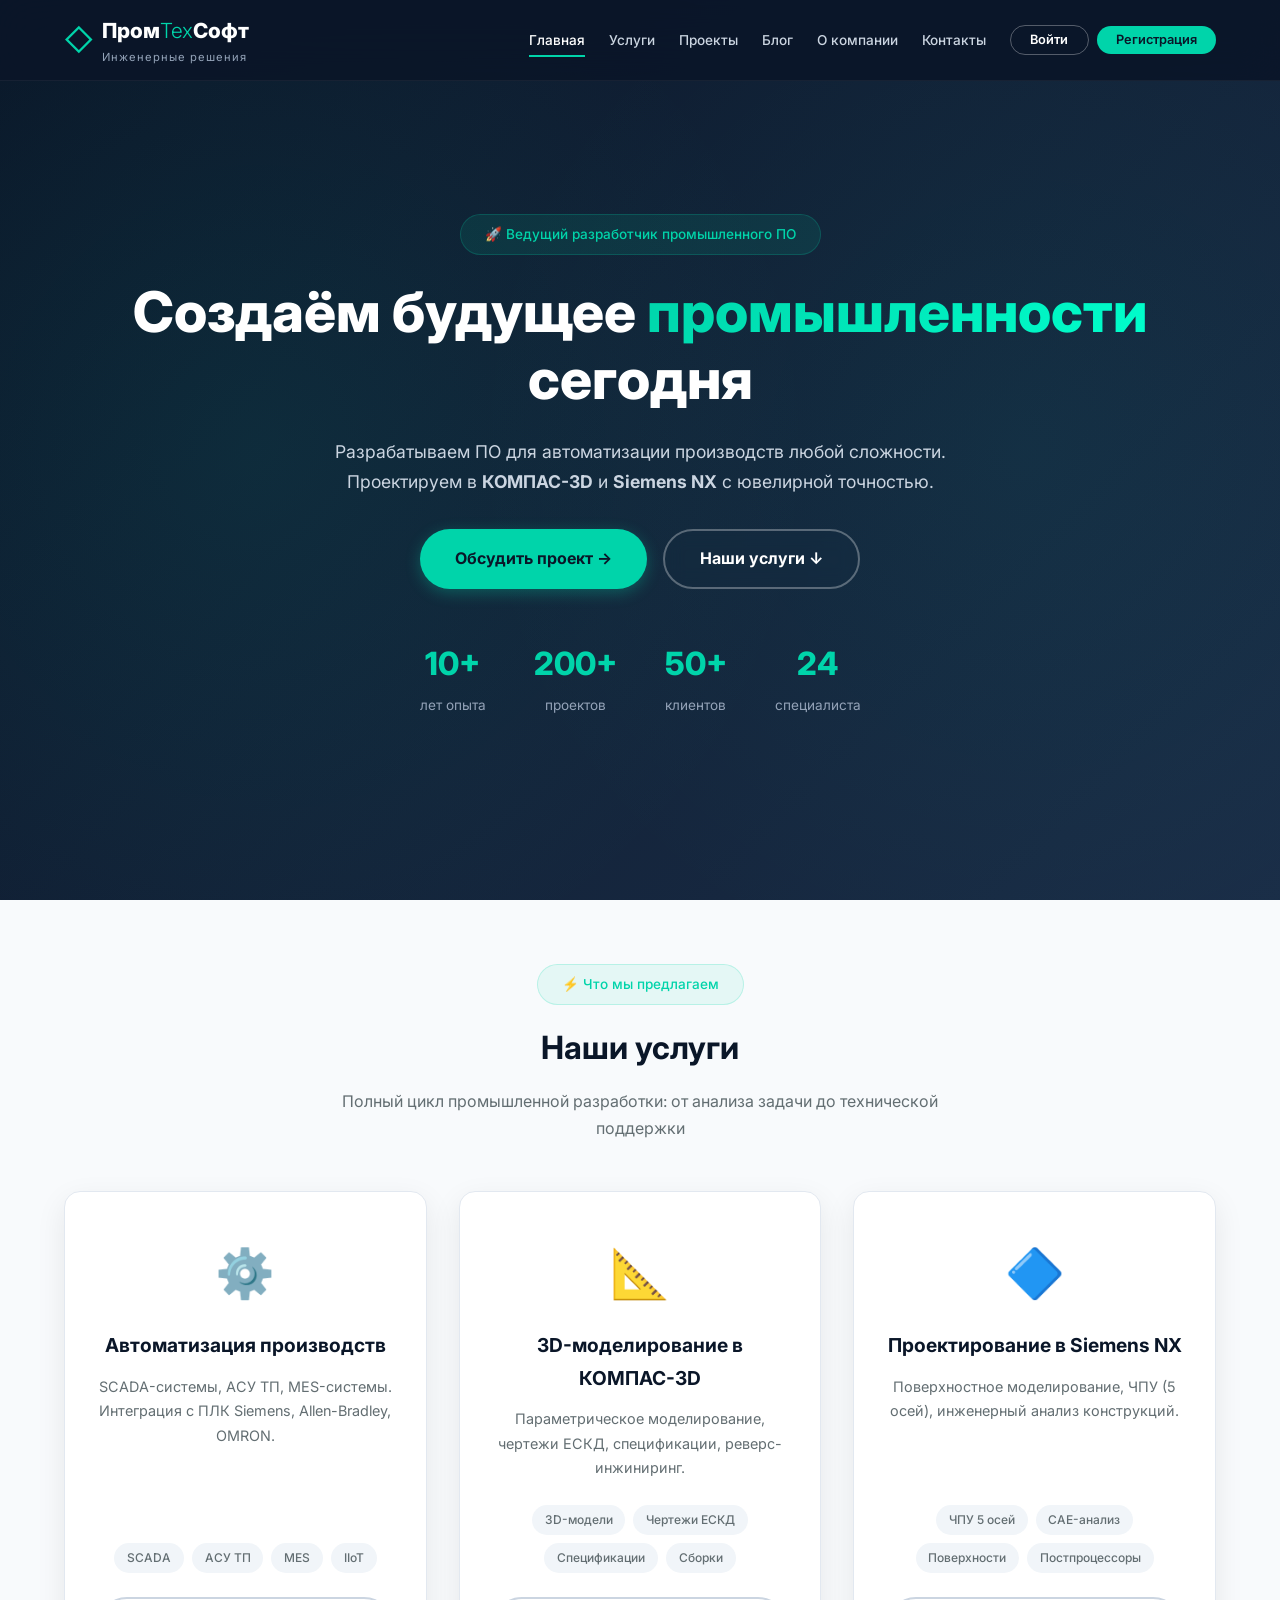
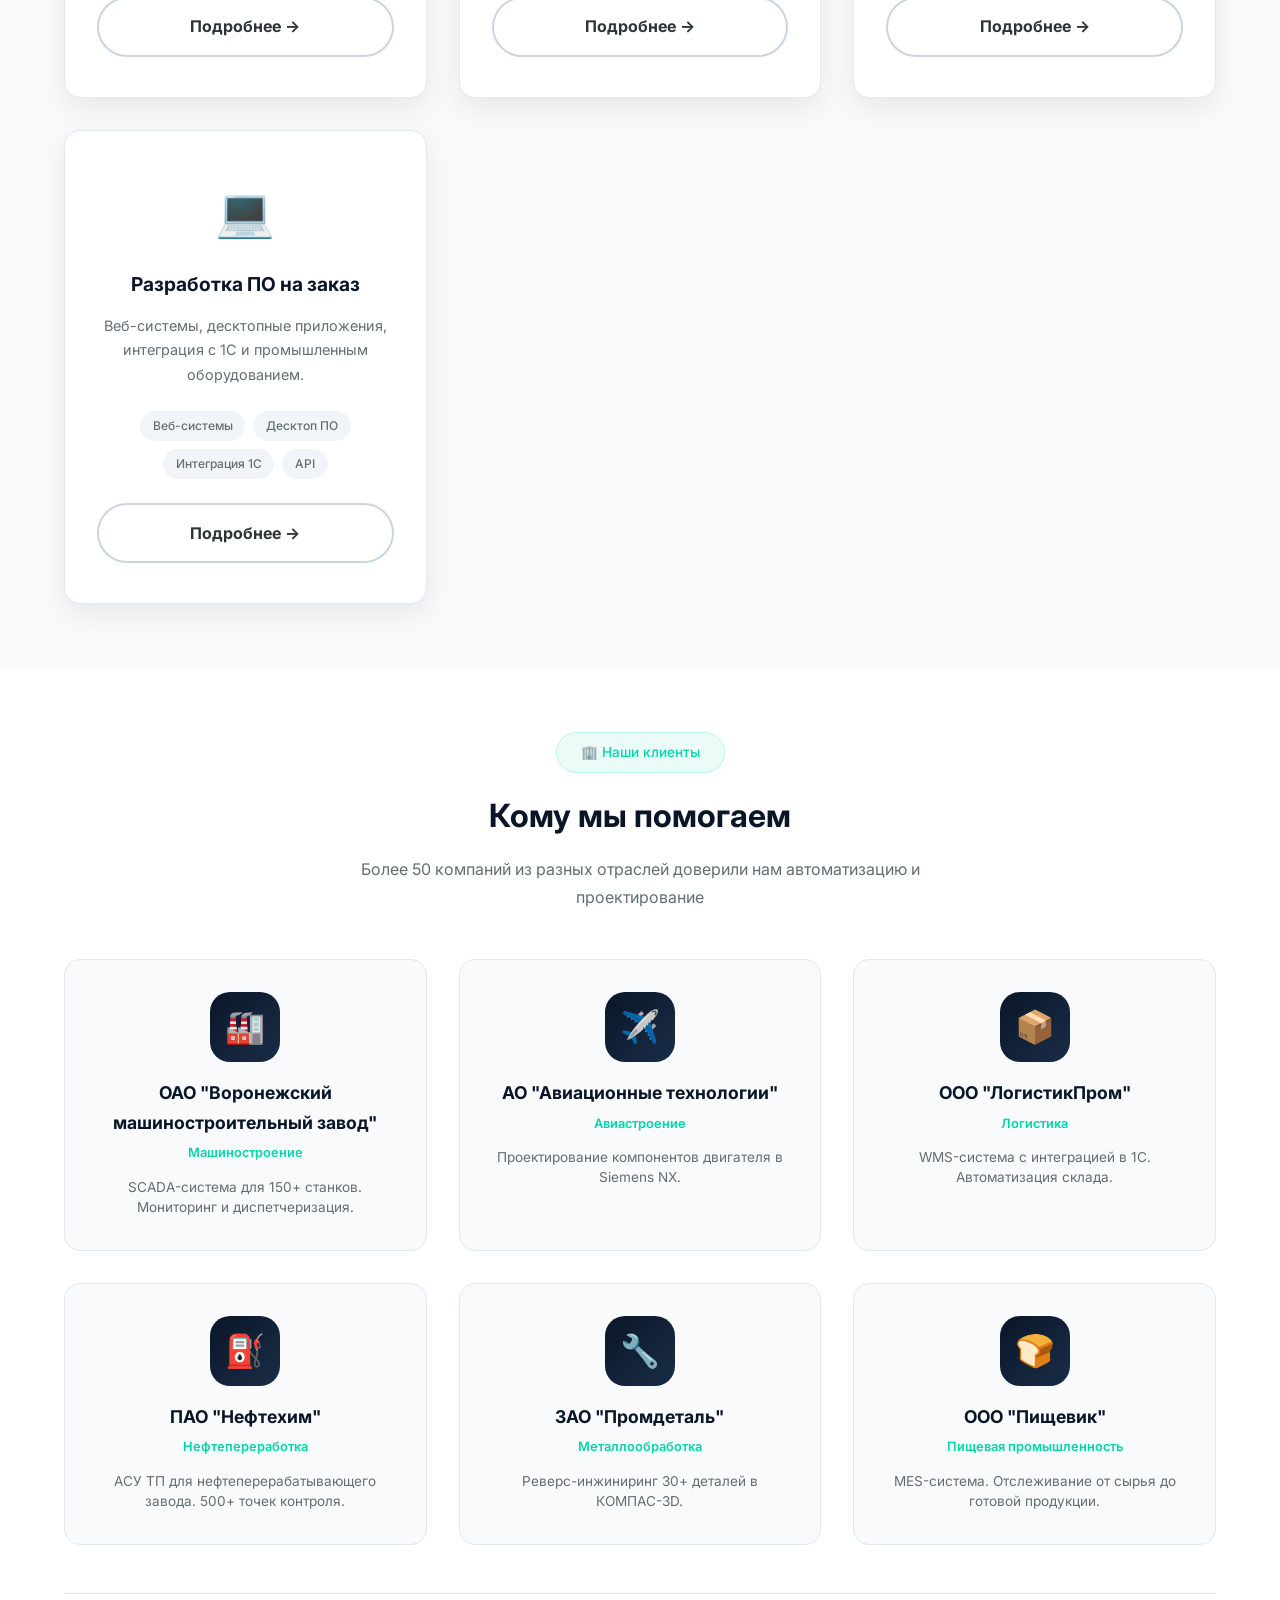
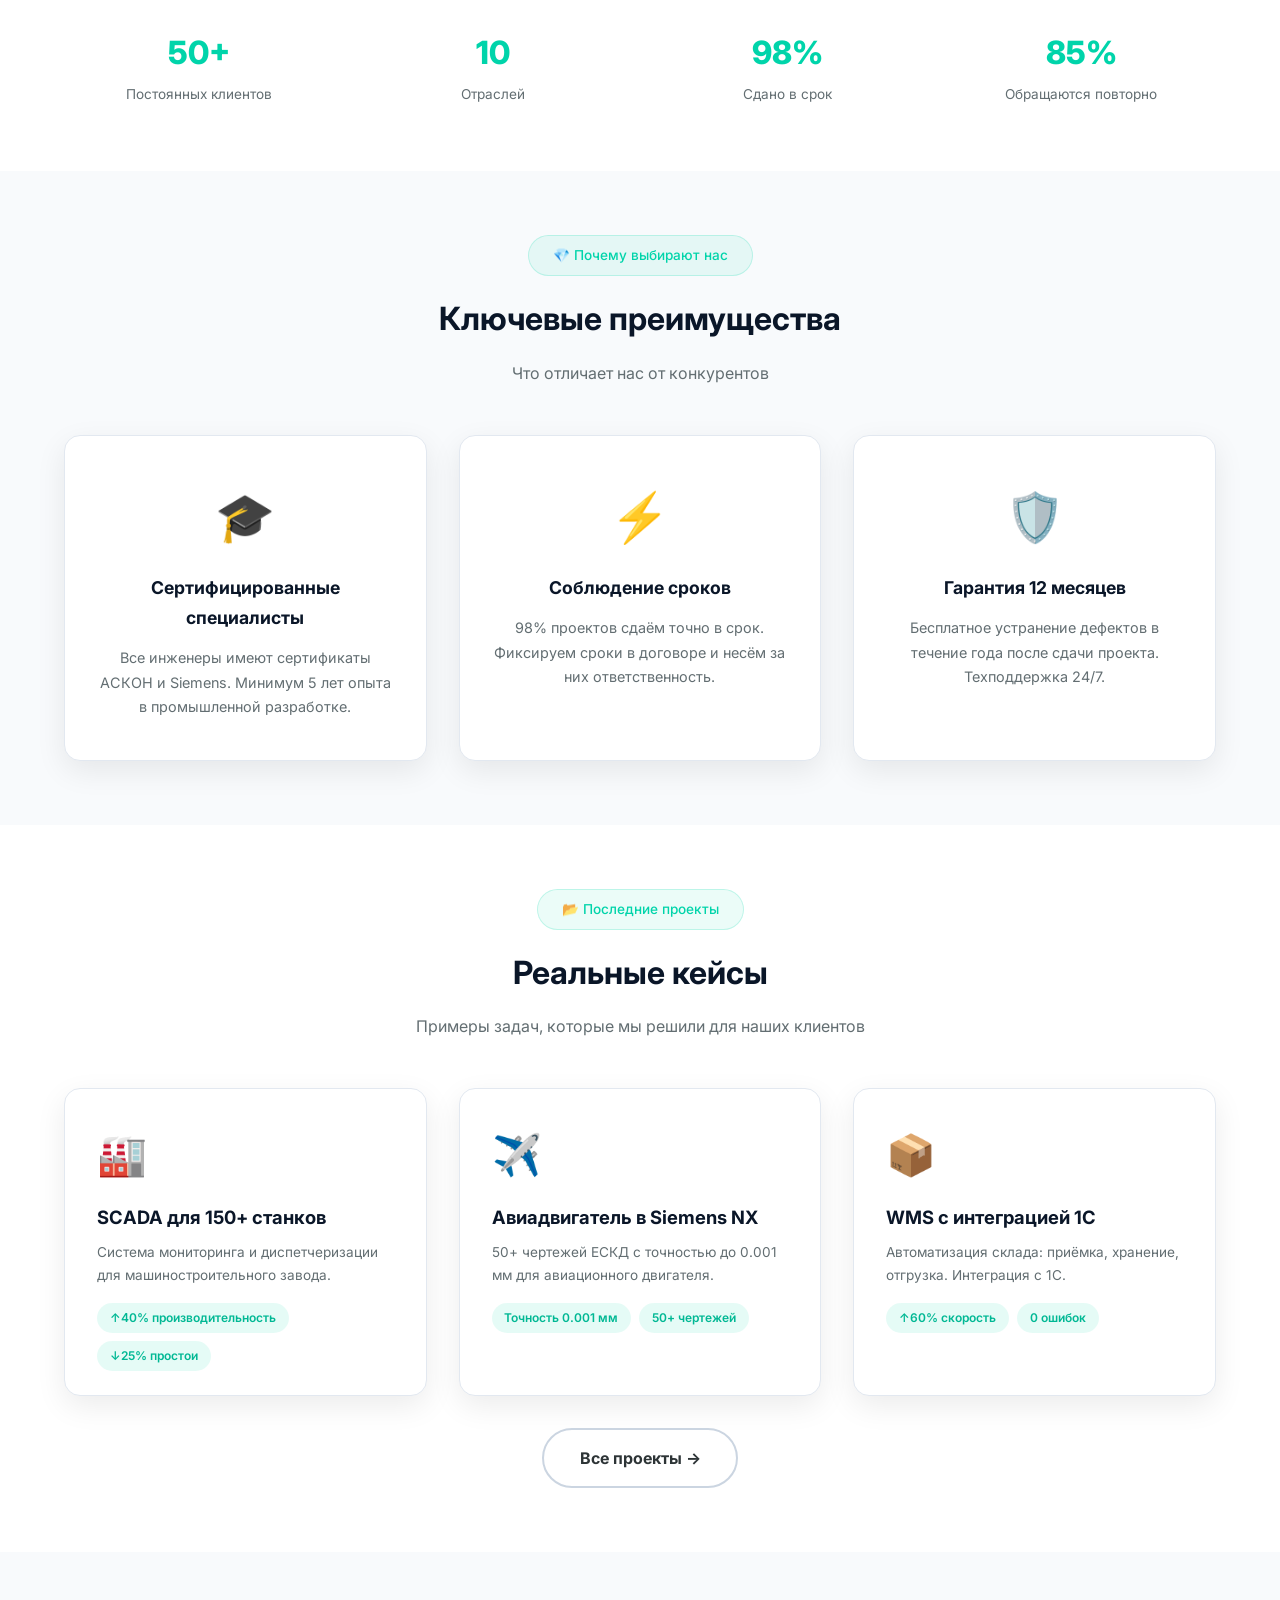
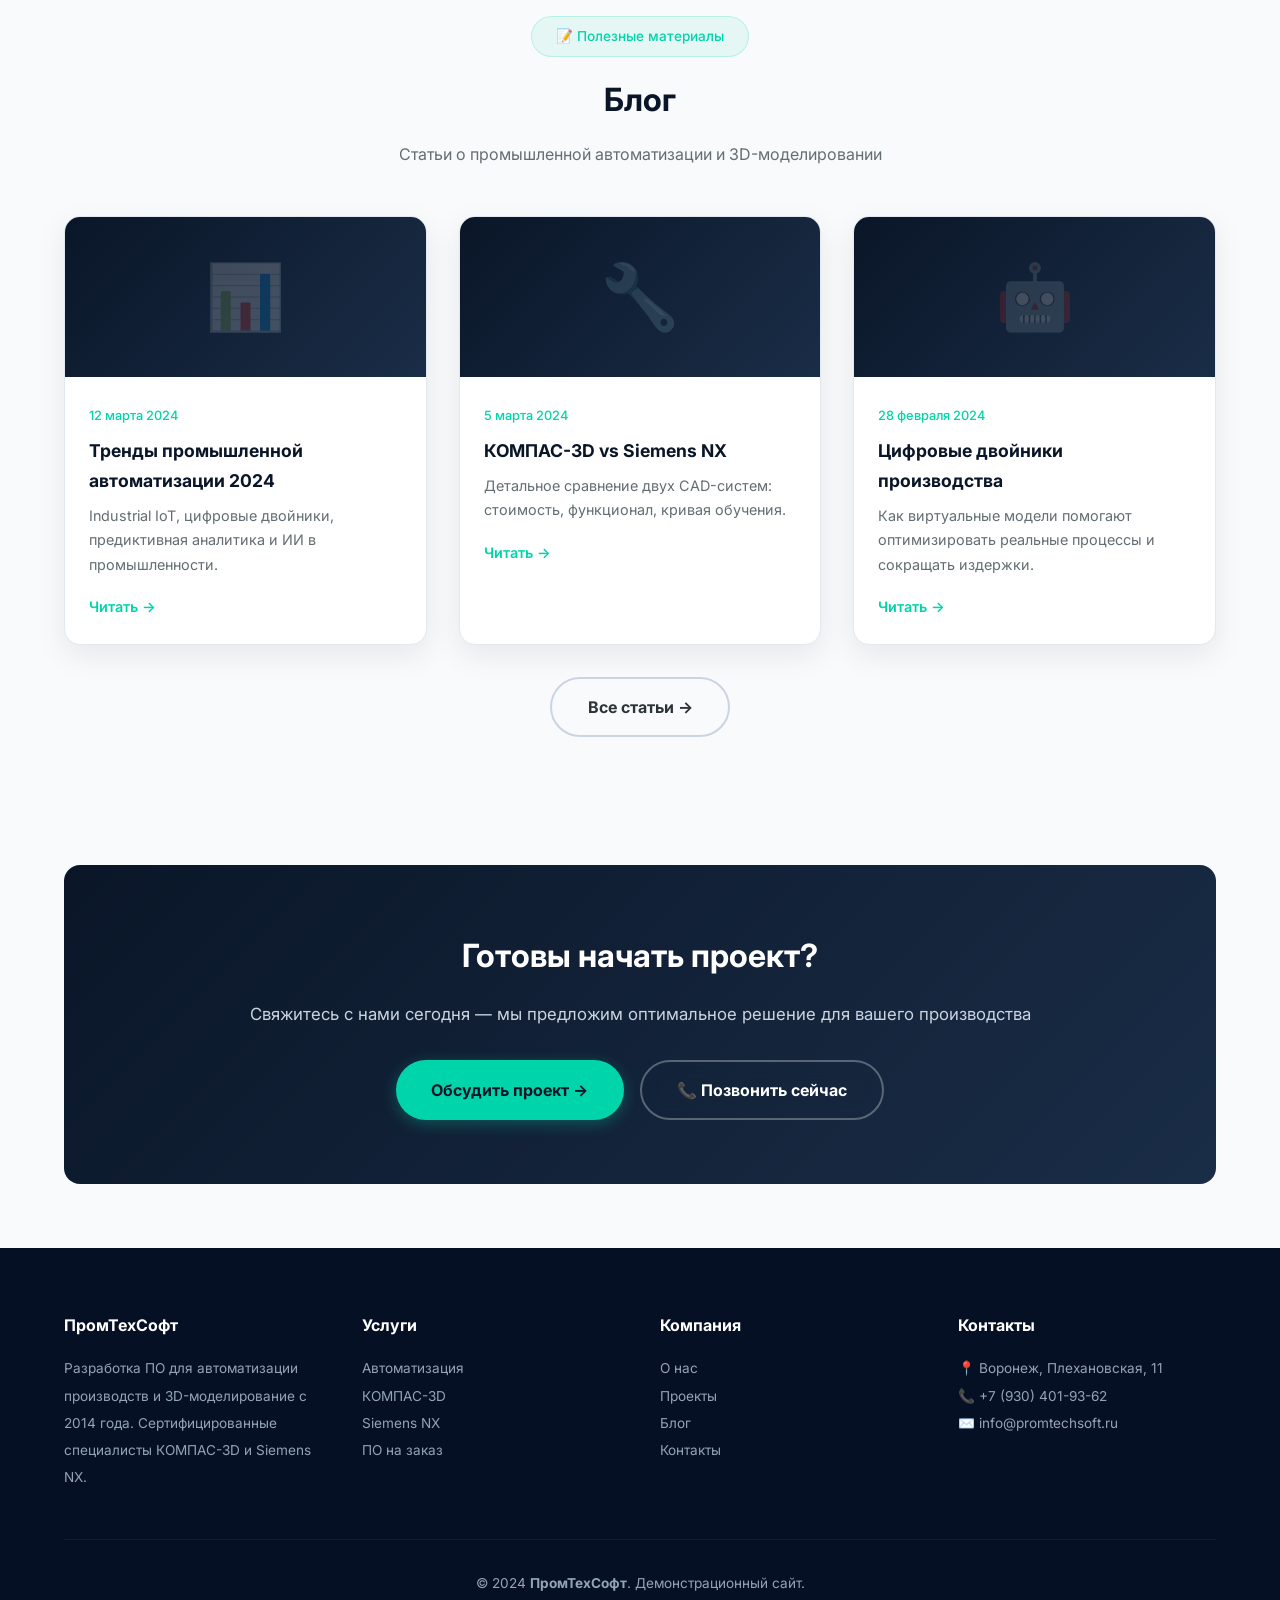
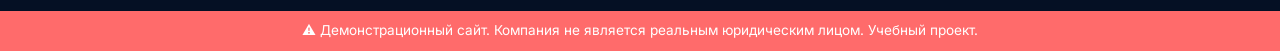
==== commit 7bb4315b: "Users admin" ====
--- a/frontend/static/index.html
+++ b/frontend/static/index.html
@@ -1165,7 +1165,7 @@
             <button class="modal-close" onclick="closeModal('loginModal')">✕</button>
         </div>
         <div class="modal-body">
-            <form id="loginForm" onsubmit="handleLogin(event)">
+            <form id="loginForm">
                 <div class="form-group">
                     <label>Имя пользователя</label>
                     <input type="text" id="loginUsername" placeholder="Введите имя пользователя" required>
@@ -1191,7 +1191,7 @@
             <button class="modal-close" onclick="closeModal('registerModal')">✕</button>
         </div>
         <div class="modal-body">
-            <form id="registerForm" onsubmit="handleRegister(event)">
+            <form id="registerForm">
                 <div class="form-group">
                     <label>Имя пользователя *</label>
                     <input type="text" id="regUsername" placeholder="От 3 до 50 символов" required minlength="3" maxlength="50">
@@ -1221,277 +1221,7 @@
     </div>
 </div>
 
-<script>
-    console.log('✅ Скрипт загружен!');
-
-    const API_URL = window.AUTH_API_URL || (
-        window.location.hostname === 'localhost' || window.location.hostname === '127.0.0.1'
-            ? 'http://localhost:8080/api/v1'
-            : '/api/v1'
-    );
-
-    // ===== ОТКРЫТИЕ МОДАЛОК =====
-    function openLogin() {
-        console.log('🔓 openLogin вызван');
-        document.getElementById('loginModal').classList.add('active');
-        document.body.style.overflow = 'hidden';
-    }
-
-    function openRegister() {
-        console.log('📝 openRegister вызван');
-        const modal = document.getElementById('registerModal');
-        if (modal) {
-            modal.classList.add('active');
-            document.body.style.overflow = 'hidden';
-        } else {
-            console.error('❌ Модалка registerModal не найдена!');
-        }
-    }
-
-    function closeModal(id) {
-        console.log('🔒 closeModal вызван для:', id);
-        const modal = document.getElementById(id);
-        if (modal) {
-            modal.classList.remove('active');
-            document.body.style.overflow = '';
-        }
-    }
-
-    // Закрытие по клику на фон
-    document.querySelectorAll('.modal-overlay').forEach(function(el) {
-        el.addEventListener('click', function(e) {
-            if (e.target === this) {
-                this.classList.remove('active');
-                document.body.style.overflow = '';
-            }
-        });
-    });
-
-    // Закрытие по Escape
-    document.addEventListener('keydown', function(e) {
-        if (e.key === 'Escape') {
-            document.querySelectorAll('.modal-overlay.active').forEach(function(el) {
-                el.classList.remove('active');
-                document.body.style.overflow = '';
-            });
-        }
-    });
-
-    // ===== ВХОД =====
-    async function handleLogin(event) {
-        event.preventDefault();
-        console.log('🔐 handleLogin вызван');
-
-        const username = document.getElementById('loginUsername').value.trim();
-        const password = document.getElementById('loginPassword').value;
-
-        if (!username || !password) {
-            showNotification('❌ Заполните все поля', 'error');
-            return;
-        }
-
-        try {
-            const response = await fetch(API_URL + '/auth/login', {
-                method: 'POST',
-                headers: { 'Content-Type': 'application/json' },
-                body: JSON.stringify({ username: username, password: password })
-            });
-
-            if (!response.ok) {
-                var error = await response.json().catch(function() { return {}; });
-                throw new Error(error.message || 'Ошибка входа. Проверьте имя пользователя и пароль.');
-            }
-
-            var data = await response.json();
-
-            localStorage.setItem('token', data.token);
-            localStorage.setItem('user', JSON.stringify({
-                username: data.username,
-                email: data.email,
-                firstName: data.firstName || data.username,
-                lastName: data.lastName || ''
-            }));
-
-            updateAuthUI(true);
-            closeModal('loginModal');
-            showNotification('✅ Добро пожаловать, ' + (data.firstName || data.username) + '!');
-            document.getElementById('loginForm').reset();
-
-        } catch (error) {
-            showNotification('❌ ' + error.message, 'error');
-        }
-    }
-
-    // ===== РЕГИСТРАЦИЯ =====
-    async function handleRegister(event) {
-        event.preventDefault();
-        console.log('📝 handleRegister вызван');
-
-        var username = document.getElementById('regUsername').value.trim();
-        var email = document.getElementById('regEmail').value.trim();
-        var firstName = document.getElementById('regFirstName').value.trim();
-        var lastName = document.getElementById('regLastName').value.trim();
-        var password = document.getElementById('regPassword').value;
-
-        if (!username || !email || !password) {
-            showNotification('❌ Заполните все обязательные поля', 'error');
-            return;
-        }
-
-        try {
-            console.log('📤 Отправка запроса на регистрацию...');
-            var response = await fetch(API_URL + '/auth/register', {
-                method: 'POST',
-                headers: { 'Content-Type': 'application/json' },
-                body: JSON.stringify({
-                    username: username,
-                    email: email,
-                    firstName: firstName,
-                    lastName: lastName,
-                    password: password
-                })
-            });
-
-            console.log('📥 Ответ получен, статус:', response.status);
-
-            if (!response.ok) {
-                var error = await response.json().catch(function() { return {}; });
-                throw new Error(error.message || 'Ошибка регистрации. Возможно, пользователь уже существует.');
-            }
-
-            var data = await response.json();
-            console.log('✅ Регистрация успешна:', data);
-
-            localStorage.setItem('token', data.token);
-            localStorage.setItem('user', JSON.stringify({
-                username: data.username,
-                email: data.email,
-                firstName: data.firstName || data.username,
-                lastName: data.lastName || ''
-            }));
-
-            updateAuthUI(true);
-            closeModal('registerModal');
-            showNotification('✅ Регистрация успешна! Добро пожаловать, ' + (data.firstName || data.username) + '!');
-            document.getElementById('registerForm').reset();
-
-        } catch (error) {
-            console.error('❌ Ошибка регистрации:', error);
-            showNotification('❌ ' + error.message, 'error');
-        }
-    }
-
-    // ===== ВЫХОД =====
-    function logout() {
-        localStorage.removeItem('token');
-        localStorage.removeItem('user');
-        updateAuthUI(false);
-        showNotification('👋 Вы вышли из системы');
-    }
-
-    // ===== ОБНОВЛЕНИЕ UI =====
-    function updateAuthUI(isLoggedIn) {
-        console.log('🔄 updateAuthUI, isLoggedIn:', isLoggedIn);
-        var authButtons = document.getElementById('authButtons');
-        if (!authButtons) return;
-
-        if (isLoggedIn) {
-            var user = JSON.parse(localStorage.getItem('user') || '{}');
-            authButtons.innerHTML = `
-                <span class="user-name">👤 ${user.firstName || user.username}</span>
-                <button class="btn-sm btn-outline-sm" onclick="logout()">Выйти</button>
-            `;
-        } else {
-            authButtons.innerHTML = `
-                <button class="btn-sm btn-outline-sm" onclick="openLogin()">Войти</button>
-                <button class="btn-sm btn-primary-sm" onclick="openRegister()">Регистрация</button>
-            `;
-        }
-    }
-
-    // ===== УВЕДОМЛЕНИЯ =====
-    function showNotification(message, type) {
-        if (type === undefined) type = 'success';
-        var existing = document.querySelector('.notification-toast');
-        if (existing) existing.remove();
-
-        var toast = document.createElement('div');
-        toast.className = 'notification-toast' + (type === 'error' ? ' error' : '');
-        toast.textContent = message;
-        document.body.appendChild(toast);
-
-        setTimeout(function() {
-            toast.style.animation = 'notifOut 0.3s ease';
-            setTimeout(function() { toast.remove(); }, 300);
-        }, 4000);
-    }
-
-    // ===== БУРГЕР-МЕНЮ =====
-    var burger = document.getElementById('burger');
-    var navMenu = document.getElementById('navMenu');
-
-    if (burger && navMenu) {
-        burger.addEventListener('click', function() {
-            burger.classList.toggle('active');
-            navMenu.classList.toggle('active');
-        });
-
-        navMenu.querySelectorAll('a').forEach(function(link) {
-            link.addEventListener('click', function() {
-                burger.classList.remove('active');
-                navMenu.classList.remove('active');
-            });
-        });
-    }
-
-    // ===== ШАПКА ПРИ СКРОЛЛЕ =====
-    var header = document.getElementById('header');
-    window.addEventListener('scroll', function() {
-        if (window.scrollY > 50) {
-            header.classList.add('scrolled');
-        } else {
-            header.classList.remove('scrolled');
-        }
-    });
-
-    // ===== КНОПКА НАВЕРХ =====
-    var scrollTopBtn = document.getElementById('scrollTop');
-    window.addEventListener('scroll', function() {
-        if (window.scrollY > 500) {
-            scrollTopBtn.classList.add('visible');
-        } else {
-            scrollTopBtn.classList.remove('visible');
-        }
-    });
-
-    if (scrollTopBtn) {
-        scrollTopBtn.addEventListener('click', function() {
-            window.scrollTo({ top: 0, behavior: 'smooth' });
-        });
-    }
-
-    // ===== ИНИЦИАЛИЗАЦИЯ =====
-    document.addEventListener('DOMContentLoaded', function() {
-        console.log('🚀 DOM загружен!');
-        var token = localStorage.getItem('token');
-        updateAuthUI(!!token);
-
-        console.log('loginModal:', document.getElementById('loginModal'));
-        console.log('registerModal:', document.getElementById('registerModal'));
-        console.log('authButtons:', document.getElementById('authButtons'));
-    });
-
-    // Делаем функции глобальными
-    window.openLogin = openLogin;
-    window.openRegister = openRegister;
-    window.closeModal = closeModal;
-    window.handleLogin = handleLogin;
-    window.handleRegister = handleRegister;
-    window.logout = logout;
-    window.showNotification = showNotification;
-
-    console.log('✅ Все функции зарегистрированы!');
-</script>
+<script src="auth.js"></script>
 
 </body>
 </html>
--- a/frontend/static/style.css
+++ b/frontend/static/style.css
@@ -16,41 +16,60 @@
     --gray-500: #64748b;
     --radius: 16px;
     --radius-sm: 8px;
-    --shadow: 0 10px 30px rgba(0,0,0,0.08);
-    --shadow-hover: 0 20px 40px rgba(0,0,0,0.15);
+    --shadow: 0 10px 30px rgba(0, 0, 0, 0.08);
+    --shadow-hover: 0 20px 40px rgba(0, 0, 0, 0.15);
     --transition: 0.3s cubic-bezier(0.4, 0, 0.2, 1);
 }
 
-* { margin: 0; padding: 0; box-sizing: border-box; }
-
-html { scroll-behavior: smooth; scroll-padding-top: 80px; }
+* {
+    margin: 0;
+    padding: 0;
+    box-sizing: border-box;
+}
+
+html {
+    scroll-behavior: smooth;
+    scroll-padding-top: 80px;
+}
 
 body {
-    font-family: 'Inter', -apple-system, sans-serif;
+    font-family: 'Inter', -apple-system, BlinkMacSystemFont, 'Segoe UI', sans-serif;
     line-height: 1.7;
     color: var(--text);
     background: var(--gray-50);
 }
 
-.container { max-width: 1200px; margin: 0 auto; padding: 0 24px; }
-
-/* Header */
+body.modal-open {
+    overflow: hidden;
+}
+
+.container {
+    max-width: 1200px;
+    margin: 0 auto;
+    padding: 0 24px;
+}
+
+/* =========================
+   HEADER
+========================= */
+
 .header {
     background: rgba(10, 22, 40, 0.9);
     backdrop-filter: blur(20px);
+    -webkit-backdrop-filter: blur(20px);
     color: var(--white);
     padding: 0.8rem 0;
     position: fixed;
     top: 0;
     width: 100%;
     z-index: 1000;
-    border-bottom: 1px solid rgba(255,255,255,0.05);
+    border-bottom: 1px solid rgba(255, 255, 255, 0.05);
     transition: var(--transition);
 }
 
 .header.scrolled {
     background: rgba(10, 22, 40, 0.98);
-    box-shadow: 0 10px 40px rgba(0,0,0,0.3);
+    box-shadow: 0 10px 40px rgba(0, 0, 0, 0.3);
     padding: 0.5rem 0;
 }
 
@@ -78,7 +97,10 @@
     font-weight: 800;
 }
 
-.logo h1 span { color: var(--accent); font-weight: 300; }
+.logo h1 span {
+    color: var(--accent);
+    font-weight: 300;
+}
 
 .tagline {
     font-size: 0.7rem;
@@ -126,13 +148,28 @@
     display: block;
 }
 
-.burger.active span:nth-child(1) { transform: rotate(45deg) translate(5px, 5px); }
-.burger.active span:nth-child(2) { opacity: 0; }
-.burger.active span:nth-child(3) { transform: rotate(-45deg) translate(5px, -5px); }
-
-/* Hero */
+.burger.active span:nth-child(1) {
+    transform: rotate(45deg) translate(5px, 5px);
+}
+
+.burger.active span:nth-child(2) {
+    opacity: 0;
+}
+
+.burger.active span:nth-child(3) {
+    transform: rotate(-45deg) translate(5px, -5px);
+}
+
+/* =========================
+   HERO
+========================= */
+
 .hero {
-    background: linear-gradient(135deg, var(--primary) 0%, var(--secondary) 100%);
+    background: linear-gradient(
+            135deg,
+            var(--primary) 0%,
+            var(--secondary) 100%
+    );
     color: var(--white);
     padding: 8rem 0 6rem;
     text-align: center;
@@ -198,7 +235,10 @@
     display: block;
 }
 
-.stat-label { font-size: 0.85rem; color: var(--gray-400); }
+.stat-label {
+    font-size: 0.85rem;
+    color: var(--gray-400);
+}
 
 .hero-scroll {
     position: absolute;
@@ -234,10 +274,34 @@
     animation: scrollDown 2s infinite;
 }
 
-/* Buttons */
+@keyframes scrollDown {
+    0% {
+        opacity: 0;
+        transform: translate(-50%, 0);
+    }
+
+    30% {
+        opacity: 1;
+    }
+
+    70% {
+        opacity: 1;
+    }
+
+    100% {
+        opacity: 0;
+        transform: translate(-50%, 18px);
+    }
+}
+
+/* =========================
+   BUTTONS
+========================= */
+
 .btn {
     display: inline-flex;
     align-items: center;
+    justify-content: center;
     gap: 0.5rem;
     padding: 0.85rem 2rem;
     border-radius: 50px;
@@ -246,6 +310,8 @@
     transition: var(--transition);
     border: 2px solid transparent;
     font-size: 0.95rem;
+    cursor: pointer;
+    font-family: inherit;
 }
 
 .btn-primary {
@@ -262,13 +328,14 @@
 }
 
 .btn-outline {
-    border-color: rgba(255,255,255,0.3);
+    border-color: rgba(255, 255, 255, 0.3);
     color: var(--white);
+    background: transparent;
     backdrop-filter: blur(10px);
 }
 
 .btn-outline:hover {
-    background: rgba(255,255,255,0.1);
+    background: rgba(255, 255, 255, 0.1);
     border-color: var(--white);
     transform: translateY(-2px);
 }
@@ -276,6 +343,7 @@
 .btn-outline-dark {
     border-color: var(--gray-300);
     color: var(--text);
+    background: transparent;
 }
 
 .btn-outline-dark:hover {
@@ -297,15 +365,22 @@
     color: var(--primary);
 }
 
-/* Sections */
-section { padding: 5rem 0; }
+/* =========================
+   SECTIONS
+========================= */
+
+section {
+    padding: 5rem 0;
+}
 
 .section-header {
     text-align: center;
     margin-bottom: 3rem;
 }
 
-.section-header .badge { margin-bottom: 1rem; }
+.section-header .badge {
+    margin-bottom: 1rem;
+}
 
 .section-header h2 {
     font-size: 2rem;
@@ -319,7 +394,10 @@
     margin: 0 auto;
 }
 
-/* Services Grid */
+/* =========================
+   SERVICES
+========================= */
+
 .services-grid {
     display: grid;
     grid-template-columns: repeat(auto-fit, minmax(260px, 1fr));
@@ -383,8 +461,13 @@
     align-self: center;
 }
 
-/* Blog Preview */
-.blog-preview { background: var(--white); }
+/* =========================
+   BLOG
+========================= */
+
+.blog-preview {
+    background: var(--white);
+}
 
 .blog-grid {
     display: grid;
@@ -412,7 +495,7 @@
     align-items: center;
     justify-content: center;
     font-size: 4rem;
-    color: rgba(255,255,255,0.3);
+    color: rgba(255, 255, 255, 0.3);
 }
 
 .blog-content {
@@ -444,7 +527,10 @@
     font-size: 0.9rem;
 }
 
-/* CTA */
+/* =========================
+   CTA
+========================= */
+
 .cta {
     background: var(--primary);
     color: var(--white);
@@ -461,7 +547,10 @@
     margin-bottom: 2rem;
 }
 
-/* Footer */
+/* =========================
+   FOOTER
+========================= */
+
 .footer {
     background: var(--dark);
     color: var(--gray-400);
@@ -485,7 +574,9 @@
     list-style: none;
 }
 
-.footer-col ul li { margin-bottom: 0.5rem; }
+.footer-col ul li {
+    margin-bottom: 0.5rem;
+}
 
 .footer-col a {
     color: var(--gray-400);
@@ -493,7 +584,9 @@
     transition: var(--transition);
 }
 
-.footer-col a:hover { color: var(--accent); }
+.footer-col a:hover {
+    color: var(--accent);
+}
 
 .social-links {
     display: flex;
@@ -508,11 +601,14 @@
 .footer-bottom {
     text-align: center;
     padding-top: 2rem;
-    border-top: 1px solid rgba(255,255,255,0.05);
+    border-top: 1px solid rgba(255, 255, 255, 0.05);
     font-size: 0.85rem;
 }
 
-/* Scroll Top */
+/* =========================
+   SCROLL TOP
+========================= */
+
 .scroll-top {
     position: fixed;
     bottom: 30px;
@@ -546,208 +642,111 @@
     transform: translateY(-3px);
 }
 
-/* Utility */
-.text-center { text-align: center; }
-
-/* Mobile */
-@media (max-width: 768px) {
-    .burger { display: flex; }
-
-    .nav-menu {
-        display: none;
-        position: fixed;
-        top: 60px;
-        left: 0;
-        right: 0;
-        background: var(--primary);
-        flex-direction: column;
-        padding: 2rem;
-        text-align: center;
-        gap: 1rem;
-        box-shadow: 0 20px 40px rgba(0,0,0,0.3);
-    }
-
-    .nav-menu.active { display: flex; }
-
-    .hero { padding: 6rem 0 4rem; min-height: auto; }
-
-    .hero h2 { font-size: 1.8rem; }
-
-    .hero-stats { gap: 1.5rem; }
-
-    .services-grid { grid-template-columns: 1fr; }
-
-    .blog-grid { grid-template-columns: 1fr; }
-
-    .footer-grid { grid-template-columns: 1fr 1fr; }
-}
-/* Стили модального окна */
-.modal {
-    display: none;
+/* =========================
+   UTILITY
+========================= */
+
+.text-center {
+    text-align: center;
+}
+
+/* =========================================================
+   МОДАЛЬНЫЕ ОКНА АВТОРИЗАЦИИ
+========================================================= */
+
+.modal-overlay {
     position: fixed;
-    z-index: 1000;
-    left: 0;
-    top: 0;
+    inset: 0;
     width: 100%;
     height: 100%;
-    background-color: rgba(0, 0, 0, 0.7);
-    backdrop-filter: blur(5px);
-    animation: fadeIn 0.3s ease;
-}
-
-@keyframes fadeIn {
-    from { opacity: 0; }
-    to { opacity: 1; }
-}
-
-.modal-content {
-    background-color: #fff;
-    margin: 5% auto;
-    padding: 30px;
-    border-radius: 15px;
-    width: 90%;
-    max-width: 800px;
-    max-height: 80vh;
-    overflow-y: auto;
-    position: relative;
-    box-shadow: 0 10px 40px rgba(0, 0, 0, 0.3);
-    animation: slideIn 0.3s ease;
-}
-
-@keyframes slideIn {
-    from {
-        transform: translateY(-50px);
-        opacity: 0;
-    }
-    to {
-        transform: translateY(0);
-        opacity: 1;
-    }
-}
-
-.close-modal {
-    position: absolute;
-    right: 20px;
-    top: 15px;
-    font-size: 35px;
-    font-weight: bold;
-    color: #333;
-    cursor: pointer;
-    transition: color 0.3s ease;
-    z-index: 1;
-}
-
-.close-modal:hover {
-    color: #e74c3c;
-}
-
-.modal-title {
-    margin-top: 0;
-    margin-bottom: 25px;
-    color: #2c3e50;
-    font-size: 24px;
-    text-align: center;
-}
-
-.google-form-container {
-    width: 100%;
-    border-radius: 8px;
-    overflow: hidden;
-}
-
-.google-form-container iframe {
-    border: none;
-    min-height: 500px;
-}
-
-/* Адаптивность */
-@media (max-width: 768px) {
-    .modal-content {
-        width: 95%;
-        margin: 10% auto;
-        padding: 20px;
-    }
-
-    .google-form-container iframe {
-        height: 400px;
-    }
-}
-.modal-body {
-    position: relative;
-    overflow: hidden;
-}
-
-.modal-body iframe {
-    display: block;
-    width: 100%;
-    height: 100%;
-    min-height: 550px;
-    border: none;
-}
+
+    display: none;
+    align-items: center;
+    justify-content: center;
+
+    padding: 20px;
+
+    background: rgba(10, 22, 40, 0.85);
+
+    backdrop-filter: blur(10px);
+    -webkit-backdrop-filter: blur(10px);
+
+    z-index: 9999;
+
+    opacity: 0;
+    transition: opacity 0.3s ease;
+}
+
+.modal-overlay.active {
+    display: flex;
+    opacity: 1;
+}
+
 .modal-overlay.closing {
     opacity: 0;
     pointer-events: none;
 }
 
+/* Само окно */
+
+.modal {
+    display: block;
+
+    position: relative;
+
+    width: 100%;
+    max-width: 460px;
+    max-height: 90vh;
+
+    background: #ffffff;
+
+    border-radius: 20px;
+
+    overflow: hidden;
+
+    box-shadow:
+            0 30px 60px rgba(0, 0, 0, 0.3),
+            0 10px 20px rgba(0, 0, 0, 0.15);
+
+    transform: scale(0.9) translateY(20px);
+    opacity: 0;
+
+    transition:
+            transform 0.3s cubic-bezier(0.34, 1.56, 0.64, 1),
+            opacity 0.3s ease;
+}
+
+.modal-overlay.active .modal {
+    transform: scale(1) translateY(0);
+    opacity: 1;
+}
+
 .modal-overlay.closing .modal {
     transform: scale(0.7) translateY(40px);
     opacity: 0;
 }
-/* ===== МОДАЛЬНЫЕ ОКНА ===== */
-.modal-overlay {
-    position: fixed;
-    top: 0;
-    left: 0;
-    width: 100%;
-    height: 100%;
-    background: rgba(10, 22, 40, 0.85);
-    backdrop-filter: blur(10px);
-    -webkit-backdrop-filter: blur(10px);
-    z-index: 9999;
-    display: none;
+
+/* =========================
+   MODAL HEADER
+========================= */
+
+.modal-header {
+    display: flex;
     align-items: center;
-    justify-content: center;
-    padding: 20px;
-    opacity: 0;
-    transition: opacity 0.3s ease;
-}
-
-.modal-overlay.active {
-    display: flex;
-    opacity: 1;
-}
-
-.modal-overlay.active .modal {
-    transform: scale(1) translateY(0);
-    opacity: 1;
-}
-
-.modal {
+    justify-content: space-between;
+
+    padding: 1.2rem 1.5rem;
+
     background: #ffffff;
-    border-radius: 20px;
-    max-width: 460px;
-    width: 100%;
-    max-height: 90vh;
-    overflow: hidden;
-    box-shadow: 0 30px 60px rgba(0, 0, 0, 0.3);
-    transform: scale(0.9) translateY(20px);
-    opacity: 0;
-    transition: transform 0.3s cubic-bezier(0.34, 1.56, 0.64, 1), opacity 0.3s ease;
-    position: relative;
-}
-
-.modal-header {
-    display: flex;
-    justify-content: space-between;
-    align-items: center;
-    padding: 1.2rem 1.5rem;
-    border-bottom: 1px solid var(--gray-200, #e2e8f0);
-    background: #ffffff;
+
+    border-bottom: 1px solid var(--gray-200);
 }
 
 .modal-header h3 {
     margin: 0;
-    color: var(--primary, #0a1628);
+
+    color: var(--primary);
+
     font-size: 1.2rem;
     font-weight: 700;
 }
@@ -755,65 +754,101 @@
 .modal-close {
     width: 34px;
     height: 34px;
-    border-radius: 50%;
-    border: none;
-    background: var(--gray-100, #f1f5f9);
-    font-size: 1.2rem;
-    cursor: pointer;
-    transition: all 0.3s ease;
+
     display: flex;
     align-items: center;
     justify-content: center;
-    color: var(--text, #2d3436);
+
     flex-shrink: 0;
+
+    border: none;
+    border-radius: 50%;
+
+    background: var(--gray-100);
+
+    color: var(--text);
+
+    font-size: 1.2rem;
+
+    cursor: pointer;
+
+    transition: all 0.3s ease;
 }
 
 .modal-close:hover {
     background: #ff4757;
-    color: white;
+    color: #ffffff;
     transform: rotate(90deg);
 }
+
+/* =========================
+   MODAL BODY
+========================= */
 
 .modal-body {
     padding: 1.5rem;
+
+    max-height: calc(90vh - 80px);
+
     overflow-y: auto;
-    max-height: calc(90vh - 80px);
-}
-
-/* Стили для форм внутри модальных окон */
+
+    background: #ffffff;
+}
+
+/* =========================
+   FORM
+========================= */
+
 .modal-body .form-group {
     margin-bottom: 1rem;
 }
 
 .modal-body .form-group label {
     display: block;
+
+    margin-bottom: 0.3rem;
+
+    color: var(--text);
+
+    font-size: 0.9rem;
     font-weight: 500;
-    margin-bottom: 0.3rem;
-    color: var(--text, #2d3436);
-    font-size: 0.9rem;
 }
 
 .modal-body .form-group input,
 .modal-body .form-group select,
 .modal-body .form-group textarea {
     width: 100%;
+
     padding: 0.75rem 1rem;
-    border: 2px solid var(--gray-200, #e2e8f0);
+
+    border: 2px solid var(--gray-200);
     border-radius: 10px;
+
+    background: var(--gray-50);
+    color: var(--text);
+
+    font-family: inherit;
     font-size: 0.95rem;
+
     transition: all 0.3s ease;
-    font-family: inherit;
-    background: var(--gray-50, #f8fafc);
-    color: var(--text, #2d3436);
+}
+
+.modal-body .form-group input::placeholder,
+.modal-body .form-group textarea::placeholder {
+    color: var(--gray-400);
 }
 
 .modal-body .form-group input:focus,
 .modal-body .form-group select:focus,
 .modal-body .form-group textarea:focus {
     outline: none;
-    border-color: var(--accent, #00d4aa);
+
+    border-color: var(--accent);
+
     background: #ffffff;
-    box-shadow: 0 0 0 4px rgba(0, 212, 170, 0.1);
+
+    box-shadow:
+            0 0 0 4px rgba(0, 212, 170, 0.1);
 }
 
 .modal-body .form-group textarea {
@@ -821,56 +856,97 @@
     min-height: 80px;
 }
 
+/* =========================
+   MODAL BUTTONS
+========================= */
+
 .modal-body .btn {
     width: 100%;
+
     justify-content: center;
+
     padding: 0.8rem;
+
     font-size: 1rem;
 }
 
 .modal-body .btn-primary {
-    background: var(--accent, #00d4aa);
-    color: var(--primary, #0a1628);
+    width: 100%;
+
+    background: var(--accent);
+    color: var(--primary);
+
     border: none;
     border-radius: 50px;
+
     font-weight: 700;
+
     cursor: pointer;
+
     transition: all 0.3s ease;
 }
 
 .modal-body .btn-primary:hover {
-    background: var(--accent-hover, #00f0c8);
+    background: var(--accent-hover);
+
     transform: translateY(-2px);
-    box-shadow: 0 8px 25px rgba(0, 212, 170, 0.4);
+
+    box-shadow:
+            0 8px 25px rgba(0, 212, 170, 0.4);
+}
+
+.modal-body .btn-primary:disabled {
+    opacity: 0.6;
+    cursor: not-allowed;
+    transform: none;
+    box-shadow: none;
 }
 
 .modal-body .btn-outline {
+    width: 100%;
+
     background: transparent;
-    border: 2px solid var(--gray-300, #cbd5e1);
-    color: var(--text, #2d3436);
+
+    border: 2px solid var(--gray-300);
+
+    color: var(--text);
+
     border-radius: 50px;
+
     font-weight: 600;
+
     cursor: pointer;
+
     transition: all 0.3s ease;
 }
 
 .modal-body .btn-outline:hover {
-    background: var(--gray-100, #f1f5f9);
-    border-color: var(--text, #2d3436);
-}
-
-/* Ссылка внутри модалки */
+    background: var(--gray-100);
+
+    border-color: var(--text);
+}
+
+/* =========================
+   ПЕРЕКЛЮЧЕНИЕ ВХОД / РЕГИСТРАЦИЯ
+========================= */
+
 .modal-body .auth-switch {
     text-align: center;
+
     margin-top: 1rem;
+
     font-size: 0.85rem;
-    color: var(--text-light, #636e72);
+
+    color: var(--text-light);
 }
 
 .modal-body .auth-switch a {
-    color: var(--accent, #00d4aa);
+    color: var(--accent);
+
     text-decoration: none;
+
     font-weight: 600;
+
     cursor: pointer;
 }
 
@@ -878,11 +954,138 @@
     text-decoration: underline;
 }
 
-/* Адаптив для модалок */
+/* =========================
+   ОШИБКИ ФОРМ
+========================= */
+
+.modal-body .error-message {
+    margin-top: 0.5rem;
+
+    padding: 0.6rem 0.8rem;
+
+    border-radius: 8px;
+
+    background: rgba(255, 71, 87, 0.08);
+
+    color: #e74c3c;
+
+    font-size: 0.85rem;
+}
+
+.modal-body .success-message {
+    margin-top: 0.5rem;
+
+    padding: 0.6rem 0.8rem;
+
+    border-radius: 8px;
+
+    background: rgba(0, 212, 170, 0.08);
+
+    color: #008f76;
+
+    font-size: 0.85rem;
+}
+
+/* =========================
+   SCROLLBAR МОДАЛКИ
+========================= */
+
+.modal-body::-webkit-scrollbar {
+    width: 7px;
+}
+
+.modal-body::-webkit-scrollbar-track {
+    background: var(--gray-100);
+}
+
+.modal-body::-webkit-scrollbar-thumb {
+    background: var(--gray-300);
+    border-radius: 10px;
+}
+
+.modal-body::-webkit-scrollbar-thumb:hover {
+    background: var(--gray-400);
+}
+
+/* =========================
+   MOBILE
+========================= */
+
+@media (max-width: 768px) {
+
+    .burger {
+        display: flex;
+    }
+
+    .nav-menu {
+        display: none;
+
+        position: fixed;
+
+        top: 60px;
+        left: 0;
+        right: 0;
+
+        background: var(--primary);
+
+        flex-direction: column;
+
+        padding: 2rem;
+
+        text-align: center;
+
+        gap: 1rem;
+
+        box-shadow:
+                0 20px 40px rgba(0, 0, 0, 0.3);
+    }
+
+    .nav-menu.active {
+        display: flex;
+    }
+
+    .hero {
+        padding: 6rem 0 4rem;
+        min-height: auto;
+    }
+
+    .hero h2 {
+        font-size: 1.8rem;
+    }
+
+    .hero-stats {
+        gap: 1.5rem;
+    }
+
+    .services-grid {
+        grid-template-columns: 1fr;
+    }
+
+    .blog-grid {
+        grid-template-columns: 1fr;
+    }
+
+    .footer-grid {
+        grid-template-columns: 1fr 1fr;
+    }
+}
+
+/* =========================
+   MOBILE MODAL
+========================= */
+
 @media (max-width: 480px) {
+
+    .modal-overlay {
+        padding: 10px;
+    }
+
     .modal {
+        width: 100%;
         max-width: 100%;
-        margin: 10px;
+
+        max-height: 95vh;
+
         border-radius: 16px;
     }
 
@@ -896,6 +1099,8 @@
 
     .modal-body {
         padding: 1rem;
+
+        max-height: calc(95vh - 65px);
     }
 
     .modal-body .form-group input,
@@ -904,4 +1109,10 @@
         font-size: 0.85rem;
         padding: 0.6rem 0.8rem;
     }
+
+    .modal-close {
+        width: 30px;
+        height: 30px;
+        font-size: 1rem;
+    }
 }
